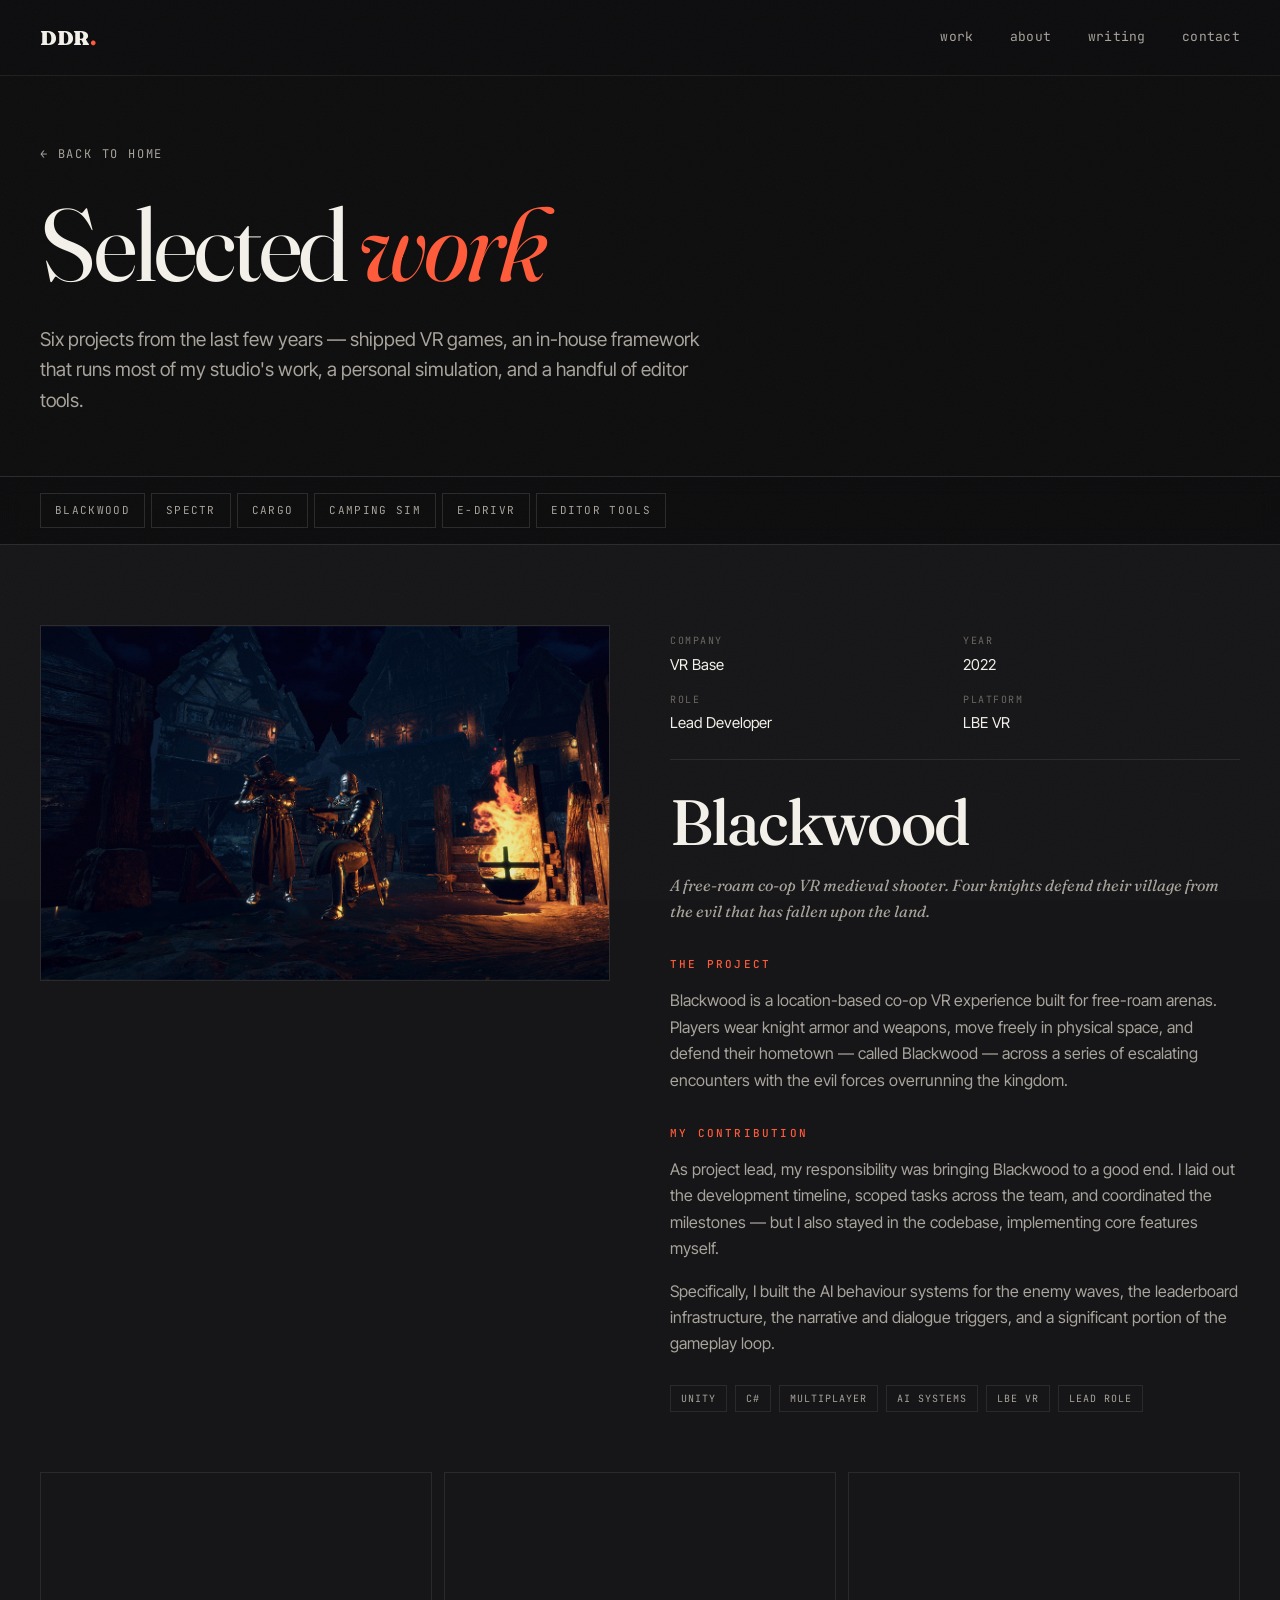
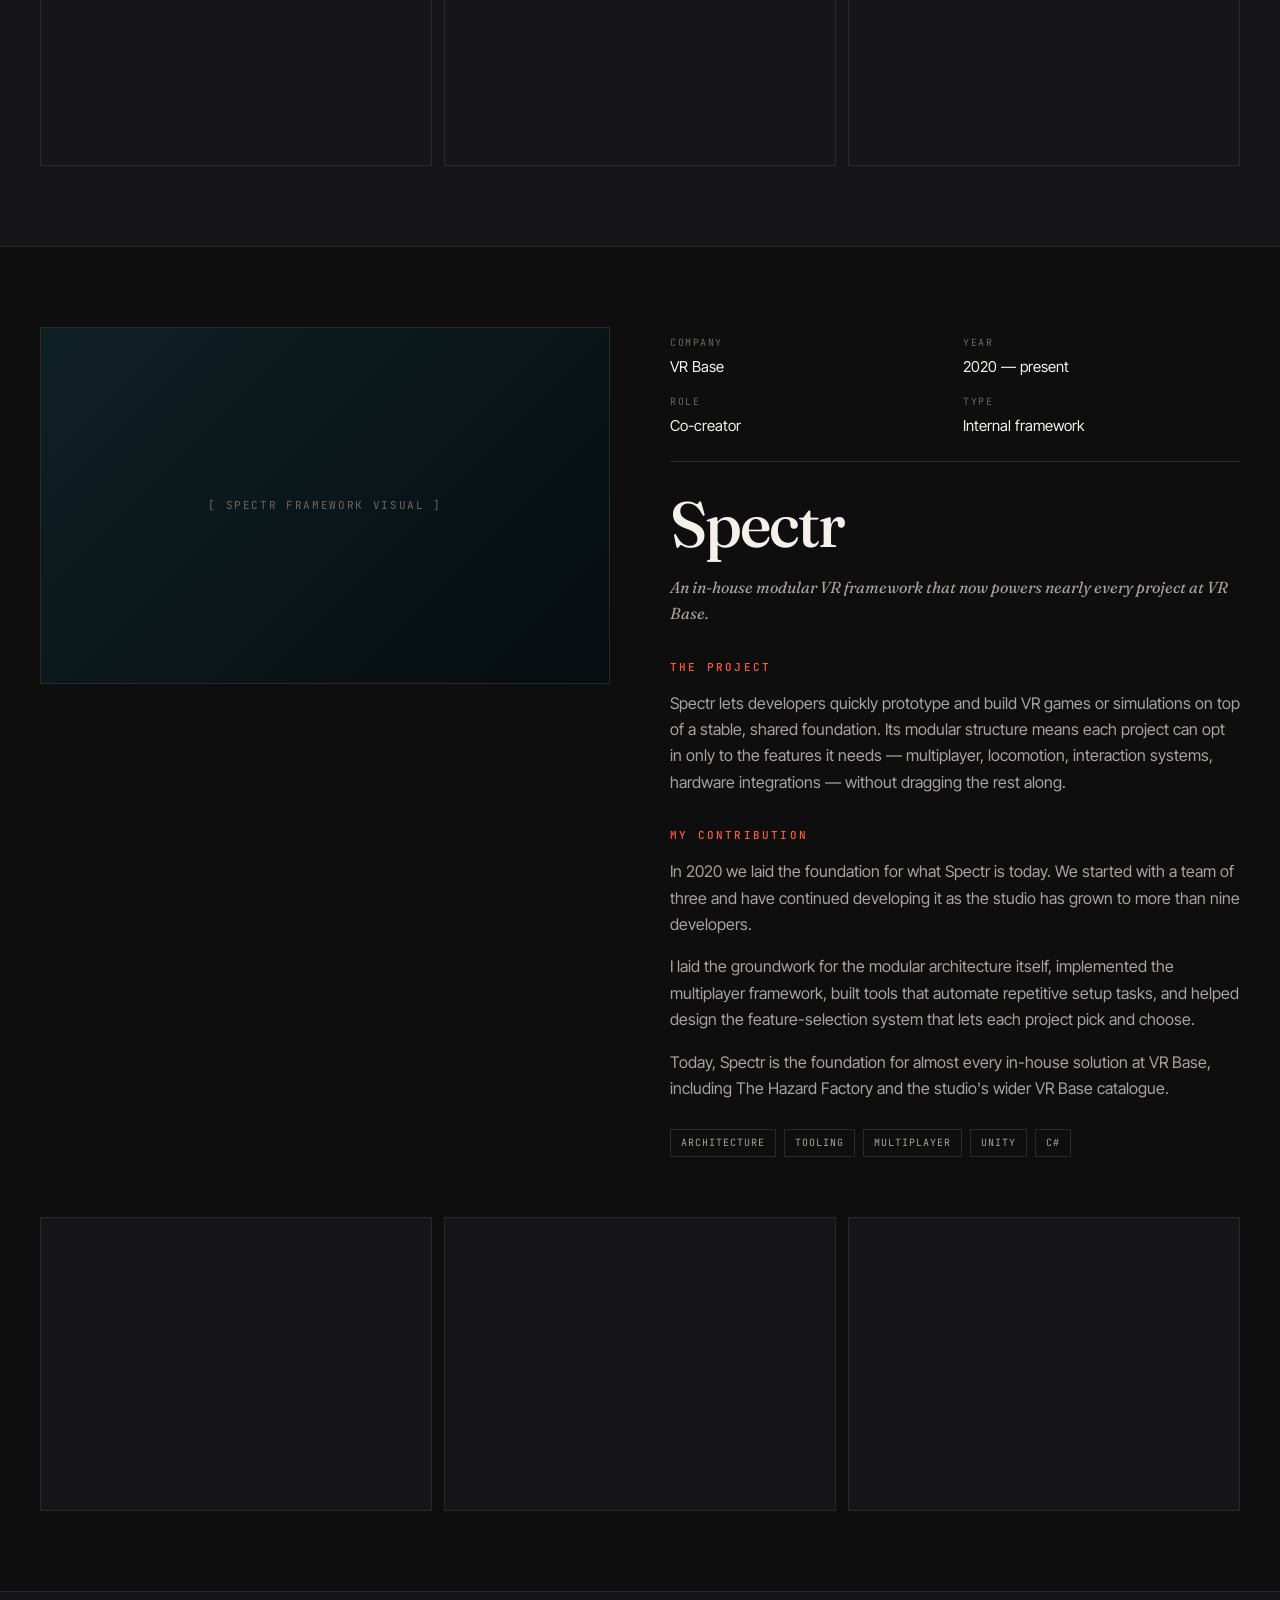
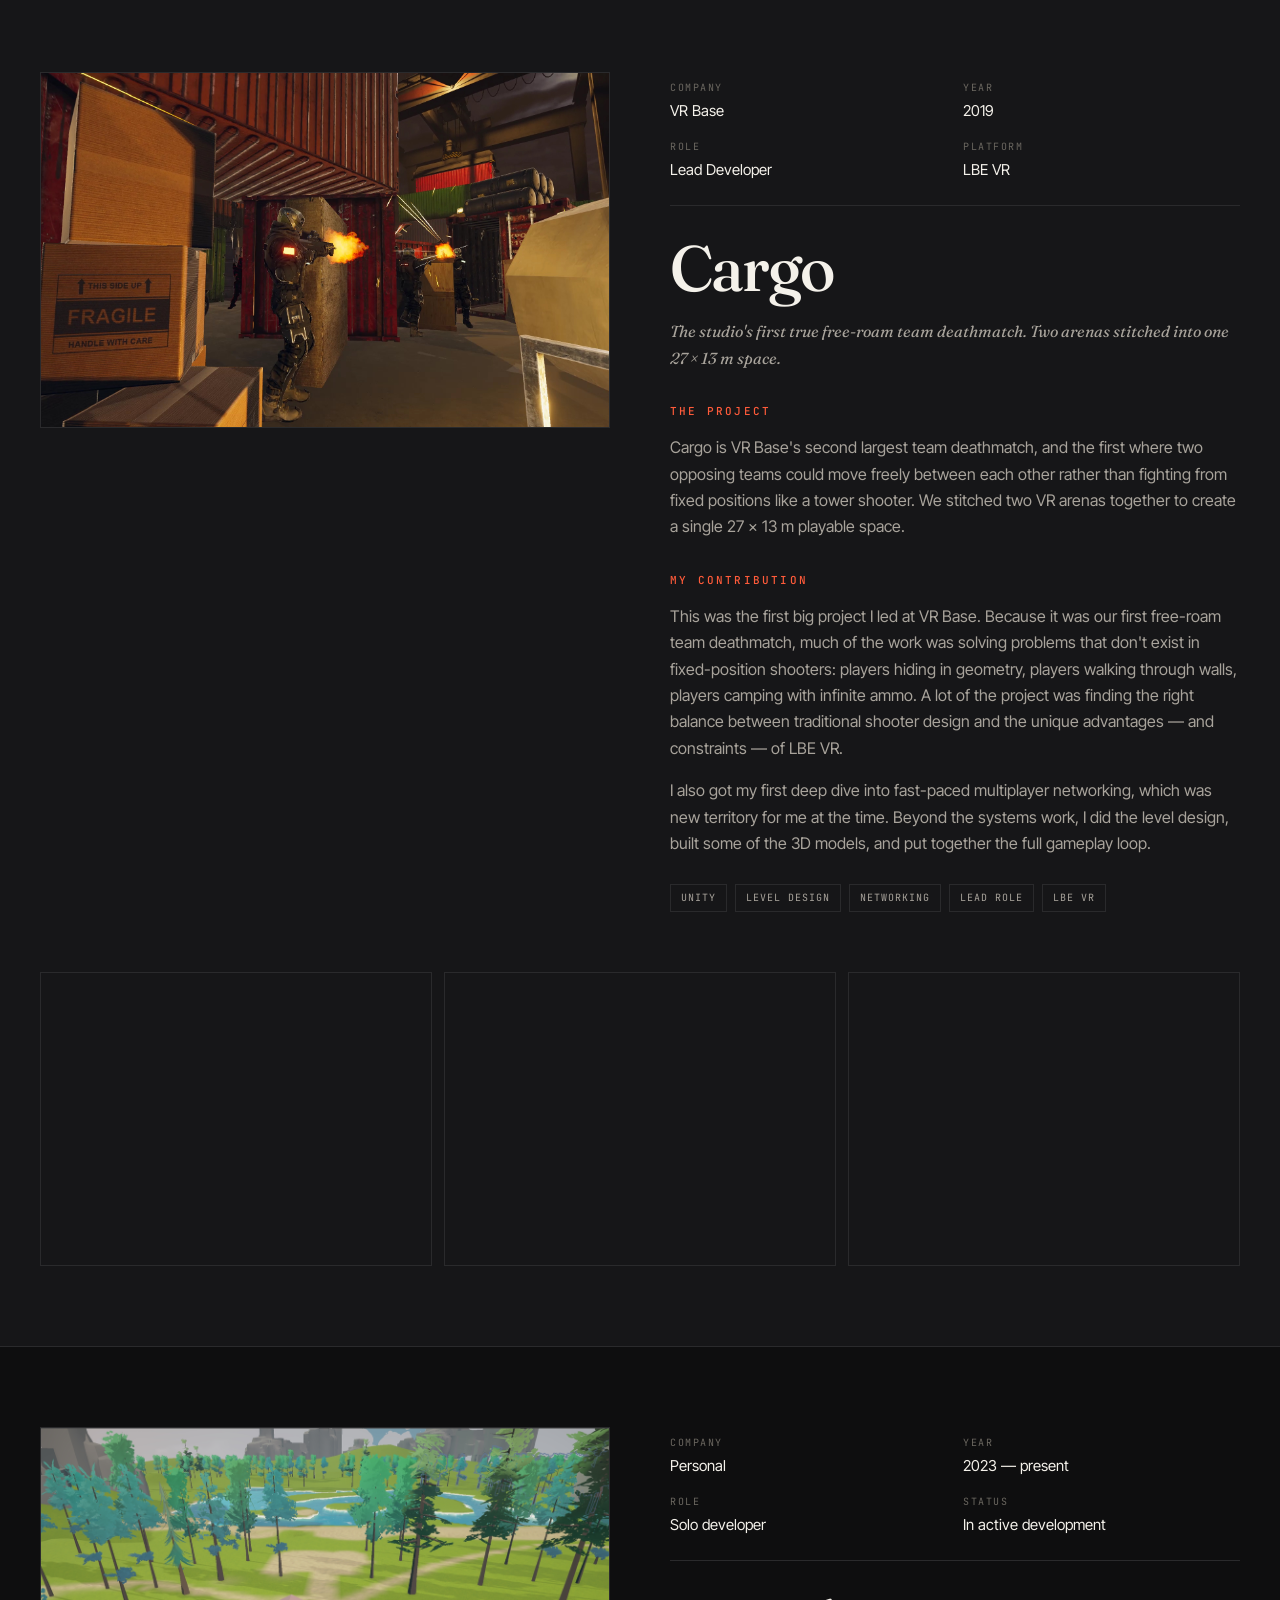
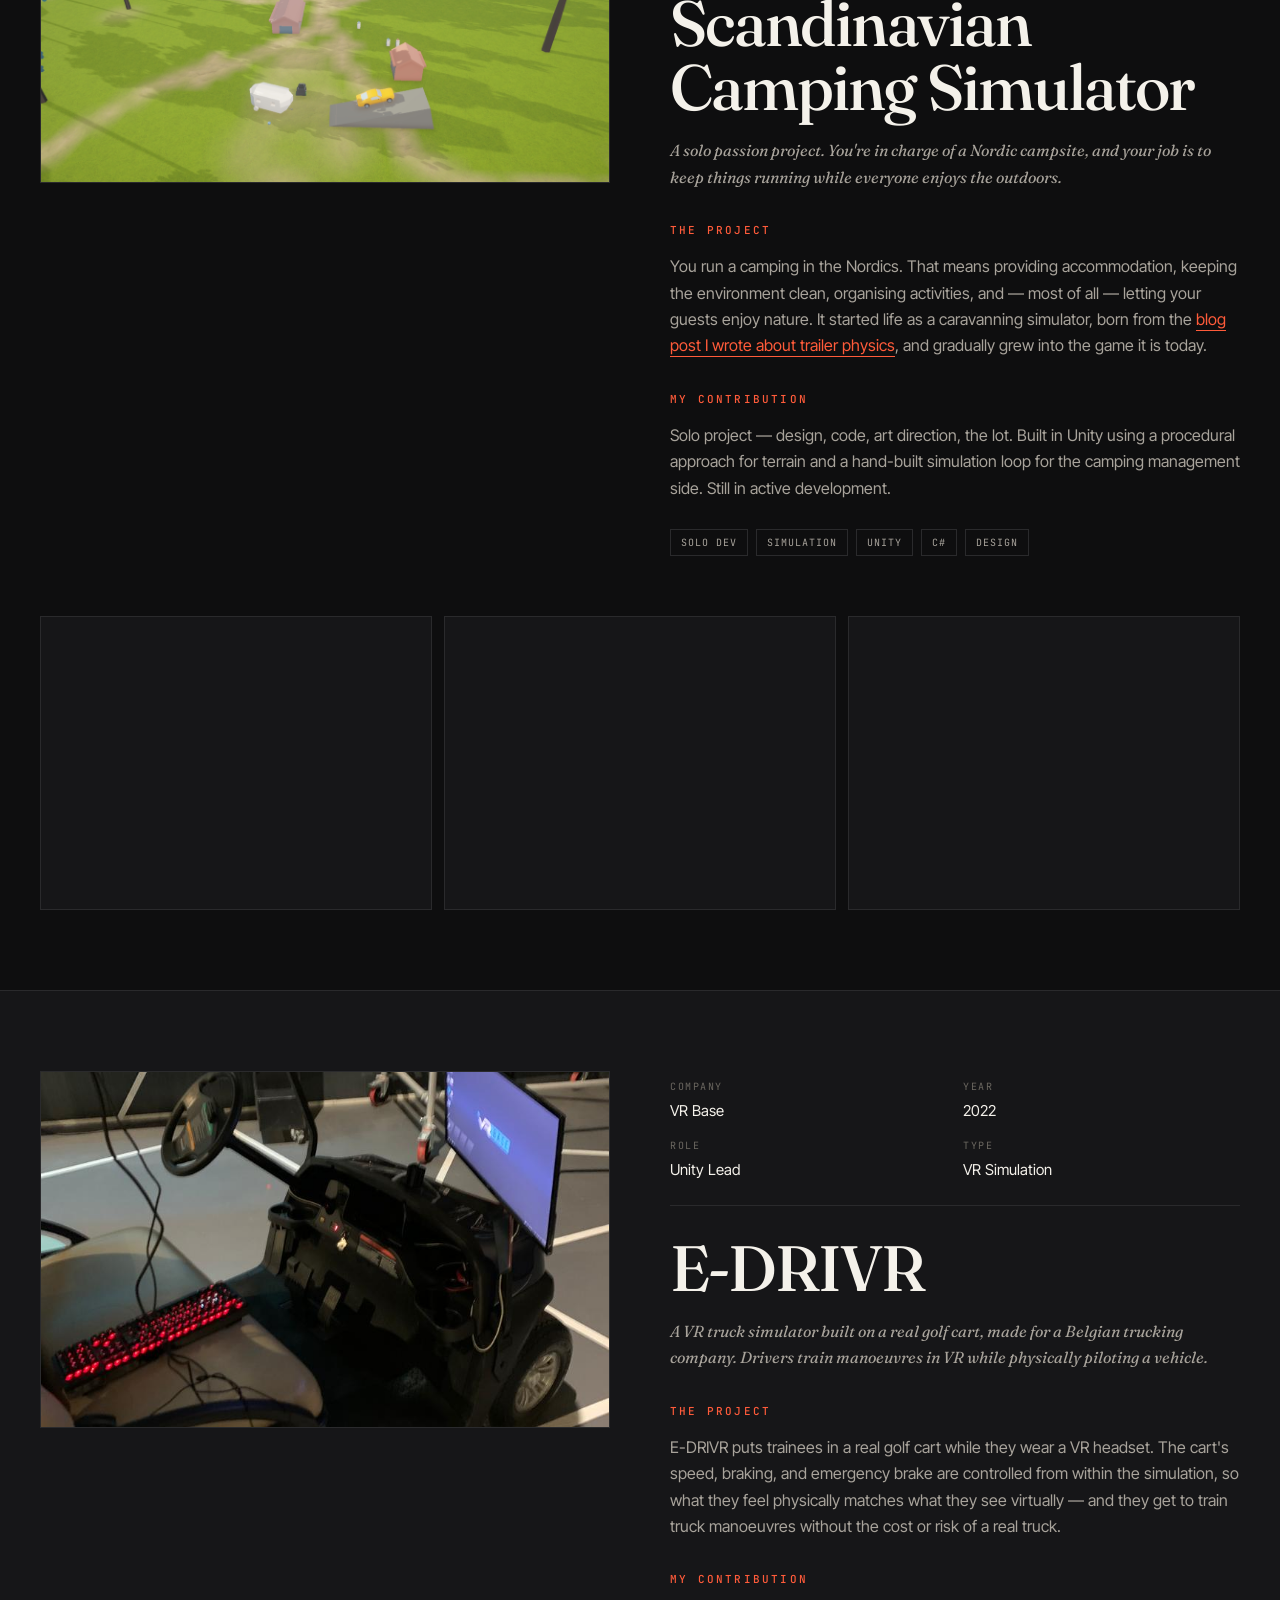
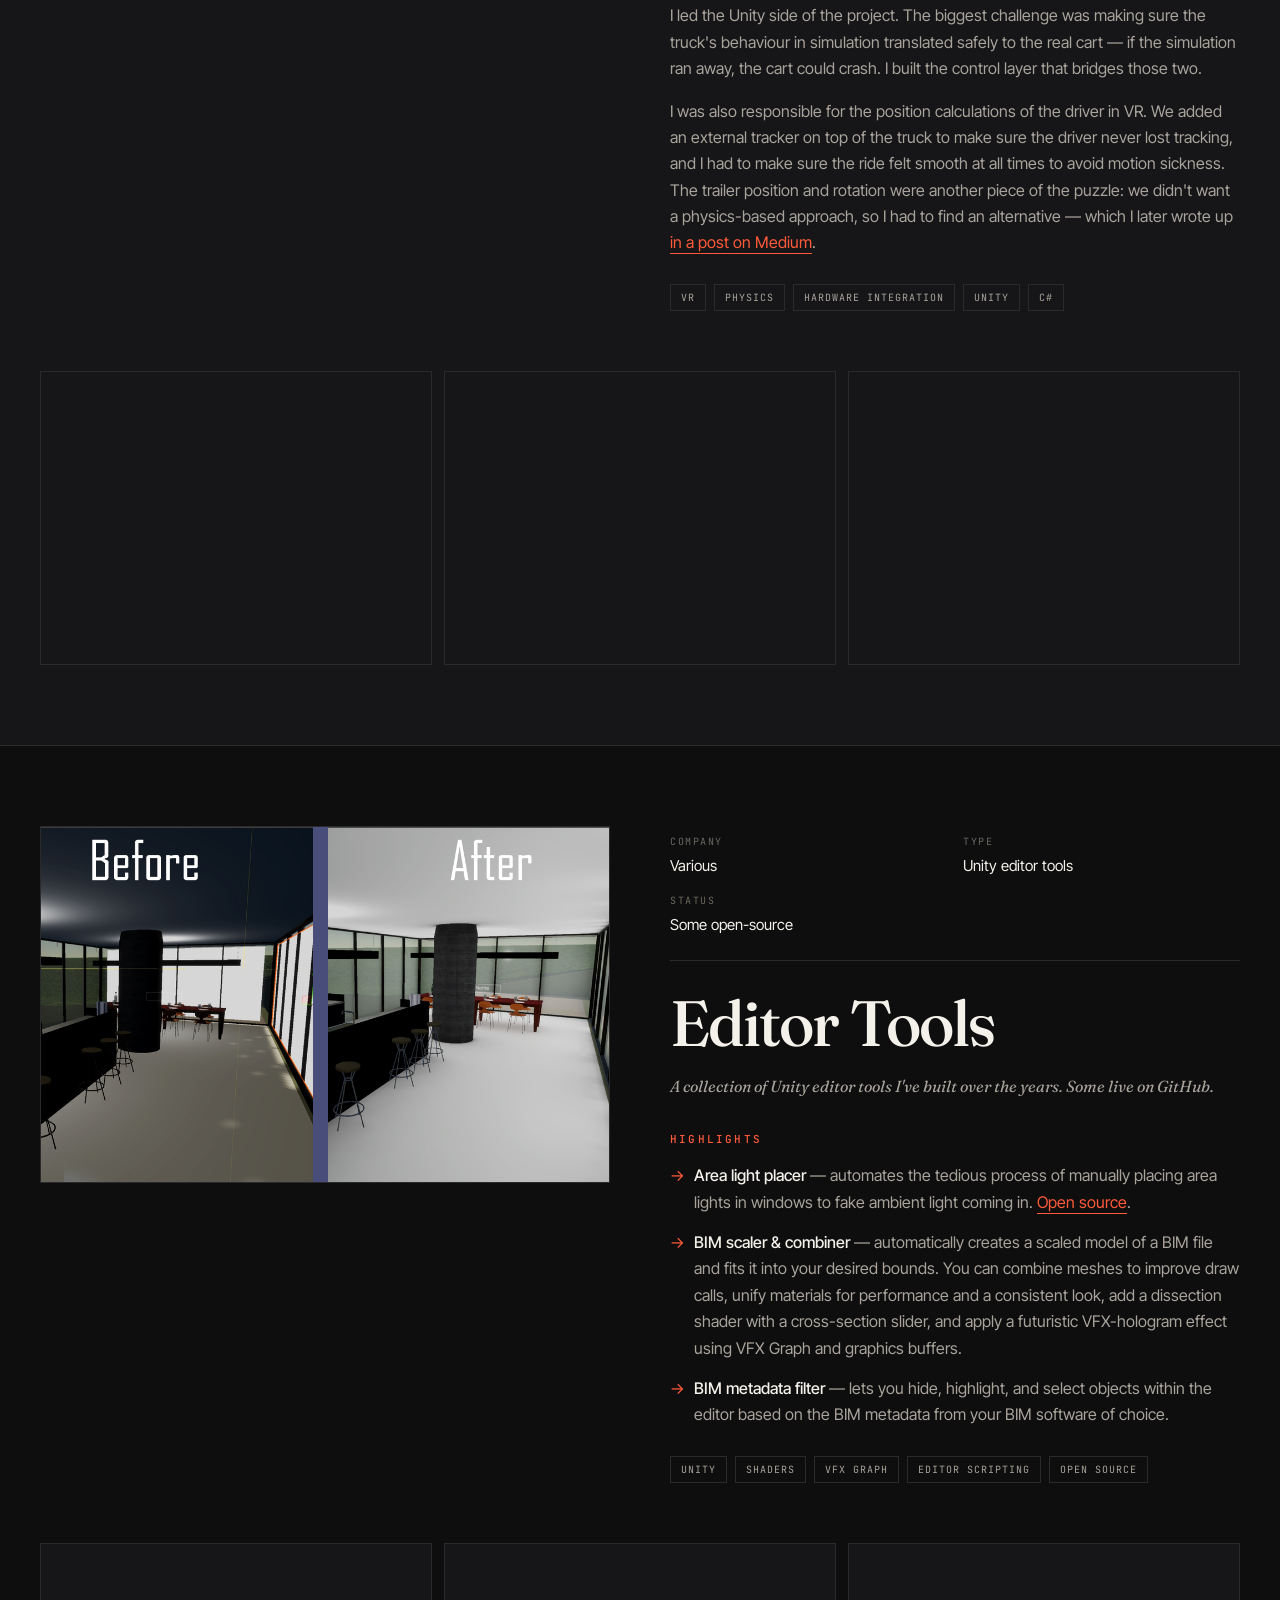
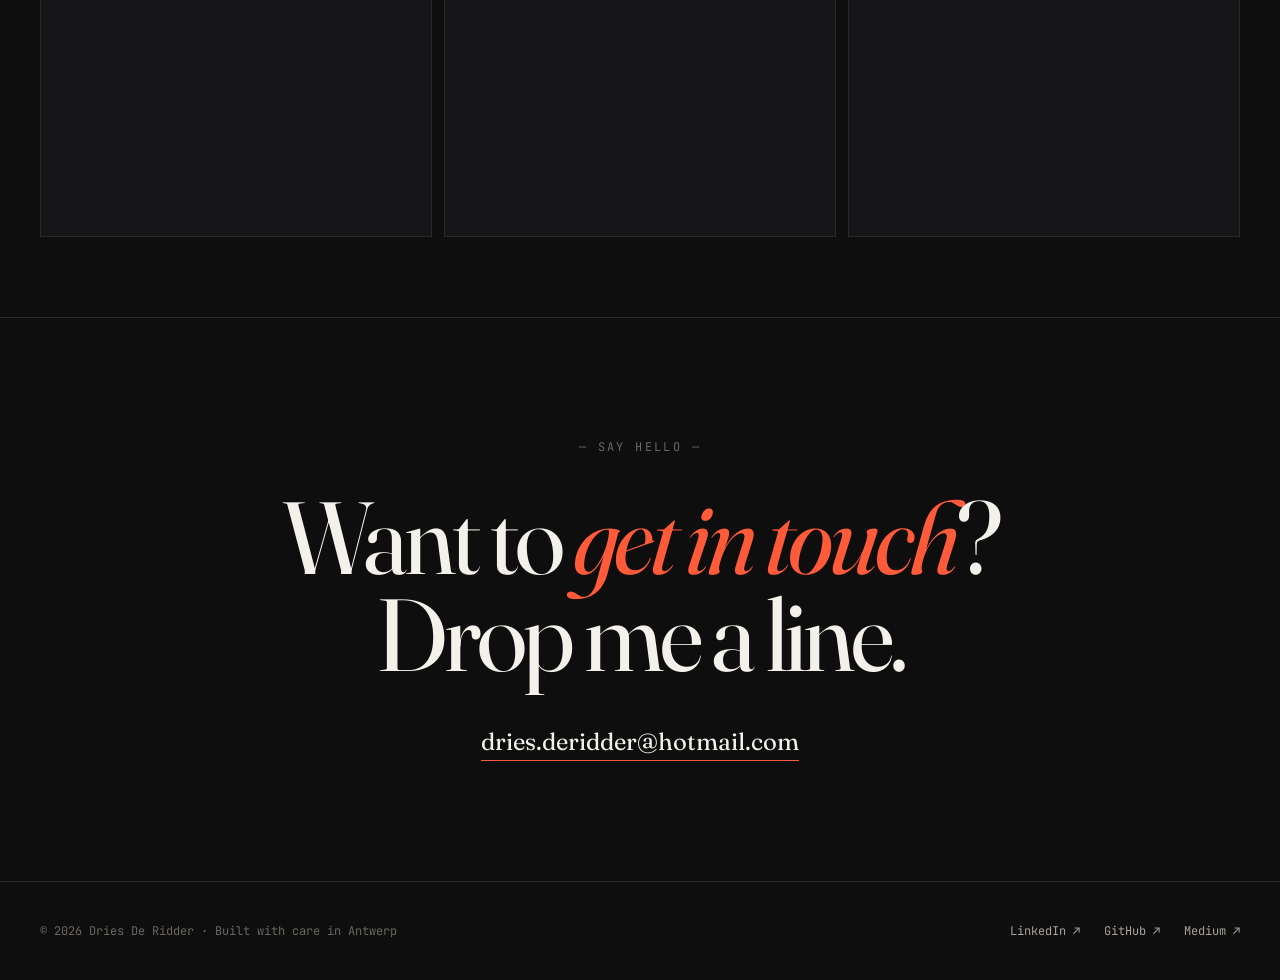
==== projects.html @ 86b1e159 "Improved and changes some text" ====
<!DOCTYPE html>
<html lang="en">
<head>
<meta charset="UTF-8">
<meta name="viewport" content="width=device-width, initial-scale=1.0">
<title>Projects — Dries De Ridder</title>
<meta name="description" content="Case studies of VR games, frameworks, and tools built by Dries De Ridder at VR Base and as solo projects.">
<link rel="canonical" href="https://driesderidder.com/projects.html">
<link rel="icon" type="image/svg+xml" href="favicon.svg">
<meta property="og:title" content="Projects — Dries De Ridder">
<meta property="og:description" content="Case studies of VR games, frameworks, and tools built by Dries De Ridder at VR Base and as solo projects.">
<meta property="og:type" content="website">
<meta property="og:url" content="https://driesderidder.com/projects.html">
<meta property="og:image" content="https://driesderidder.com/images/portrait.jpg">
<meta name="twitter:card" content="summary_large_image">
<meta name="twitter:title" content="Projects — Dries De Ridder">
<meta name="twitter:description" content="Case studies of VR games, frameworks, and tools built by Dries De Ridder at VR Base and as solo projects.">
<meta name="twitter:image" content="https://driesderidder.com/images/portrait.jpg">
<link rel="stylesheet" href="styles.css">
<link rel="preconnect" href="https://fonts.googleapis.com">
<link rel="preconnect" href="https://fonts.gstatic.com" crossorigin>
<link href="https://fonts.googleapis.com/css2?family=Fraunces:opsz,wght@9..144,400;9..144,500;9..144,700;9..144,900&family=JetBrains+Mono:wght@400;500&family=Inter+Tight:wght@400;500;600&display=swap" rel="stylesheet">
</head>
<body>

<nav class="top">
  <a href="index.html" class="logo">DDR<span>.</span></a>
  <div class="nav-links">
    <a href="index.html#work">work</a>
    <a href="index.html#about">about</a>
    <a href="index.html#writing">writing</a>
    <a href="index.html#contact">contact</a>
  </div>
</nav>

<!-- PAGE HEADER -->
<section class="page-header">
  <a href="index.html" class="back-link">← Back to home</a>
  <h1 class="page-title">Selected <em>work</em></h1>
  <p class="page-sub">Six projects from the last few years — shipped VR games, an in-house framework that runs most of my studio's work, a personal simulation, and a handful of editor tools.</p>
</section>

<!-- TABLE OF CONTENTS -->
<nav class="toc">
  <a href="#blackwood">Blackwood</a>
  <a href="#spectr">Spectr</a>
  <a href="#cargo">Cargo</a>
  <a href="#scandinavian">Camping Sim</a>
  <a href="#edrivr">E-DRIVR</a>
  <a href="#tools">Editor Tools</a>
</nav>

<!-- BLACKWOOD -->
<article class="case" id="blackwood">
  <div class="case-main">
  <div class="case-hero blackwood"></div>
  <div class="case-body">
    <div class="case-meta">
      <div><span class="k">Company</span><span class="v">VR Base</span></div>
      <div><span class="k">Year</span><span class="v">2022</span></div>
      <div><span class="k">Role</span><span class="v">Lead Developer</span></div>
      <div><span class="k">Platform</span><span class="v">LBE VR</span></div>
    </div>
    <h2 class="case-name">Blackwood</h2>
    <p class="case-lede">A free-roam co-op VR medieval shooter. Four knights defend their village from the evil that has fallen upon the land.</p>

    <h3 class="case-h3">The project</h3>
    <p>Blackwood is a location-based co-op VR experience built for free-roam arenas. Players wear knight armor and weapons, move freely in physical space, and defend their hometown — called Blackwood — across a series of escalating encounters with the evil forces overrunning the kingdom.</p>

    <h3 class="case-h3">My contribution</h3>
    <p>As project lead, my responsibility was bringing Blackwood to a good end. I laid out the development timeline, scoped tasks across the team, and coordinated the milestones — but I also stayed in the codebase, implementing core features myself.</p>
    <p>Specifically, I built the AI behaviour systems for the enemy waves, the leaderboard infrastructure, the narrative and dialogue triggers, and a significant portion of the gameplay loop.</p>

    <div class="case-tags">
      <span class="tag">Unity</span>
      <span class="tag">C#</span>
      <span class="tag">Multiplayer</span>
      <span class="tag">AI Systems</span>
      <span class="tag">LBE VR</span>
      <span class="tag">Lead Role</span>
    </div>
  </div>
  </div>
  <div class="case-gallery">
    <figure><img src="images/blackwood-1.jpg" alt="Blackwood screenshot 1" loading="lazy" onerror="this.style.display='none'"></figure>
    <figure><img src="images/blackwood-2.jpg" alt="Blackwood screenshot 2" loading="lazy" onerror="this.style.display='none'"></figure>
    <figure><img src="images/blackwood-3.jpg" alt="Blackwood screenshot 3" loading="lazy" onerror="this.style.display='none'"></figure>
  </div>
</article>

<!-- SPECTR -->
<article class="case" id="spectr">
  <div class="case-main">
  <div class="case-hero spectr">
    <div class="case-hero-placeholder">[ Spectr framework visual ]</div>
  </div>
  <div class="case-body">
    <div class="case-meta">
      <div><span class="k">Company</span><span class="v">VR Base</span></div>
      <div><span class="k">Year</span><span class="v">2020 — present</span></div>
      <div><span class="k">Role</span><span class="v">Co-creator</span></div>
      <div><span class="k">Type</span><span class="v">Internal framework</span></div>
    </div>
    <h2 class="case-name">Spectr</h2>
    <p class="case-lede">An in-house modular VR framework that now powers nearly every project at VR Base.</p>

    <h3 class="case-h3">The project</h3>
    <p>Spectr lets developers quickly prototype and build VR games or simulations on top of a stable, shared foundation. Its modular structure means each project can opt in only to the features it needs — multiplayer, locomotion, interaction systems, hardware integrations — without dragging the rest along.</p>

    <h3 class="case-h3">My contribution</h3>
    <p>In 2020 we laid the foundation for what Spectr is today. We started with a team of three and have continued developing it as the studio has grown to more than nine developers.</p>
    <p>I laid the groundwork for the modular architecture itself, implemented the multiplayer framework, built tools that automate repetitive setup tasks, and helped design the feature-selection system that lets each project pick and choose.</p>
    <p>Today, Spectr is the foundation for almost every in-house solution at VR Base, including The Hazard Factory and the studio's wider VR Base catalogue.</p>

    <div class="case-tags">
      <span class="tag">Architecture</span>
      <span class="tag">Tooling</span>
      <span class="tag">Multiplayer</span>
      <span class="tag">Unity</span>
      <span class="tag">C#</span>
    </div>
  </div>
  </div>
  <div class="case-gallery">
    <figure><img src="images/spectr-1.jpg" alt="Spectr framework screenshot 1" loading="lazy" onerror="this.style.display='none'"></figure>
    <figure><img src="images/spectr-2.jpg" alt="Spectr framework screenshot 2" loading="lazy" onerror="this.style.display='none'"></figure>
    <figure><img src="images/spectr-3.jpg" alt="Spectr framework screenshot 3" loading="lazy" onerror="this.style.display='none'"></figure>
  </div>
</article>

<!-- CARGO -->
<article class="case" id="cargo">
  <div class="case-main">
  <div class="case-hero cargo"></div>
  <div class="case-body">
    <div class="case-meta">
      <div><span class="k">Company</span><span class="v">VR Base</span></div>
      <div><span class="k">Year</span><span class="v">2019</span></div>
      <div><span class="k">Role</span><span class="v">Lead Developer</span></div>
      <div><span class="k">Platform</span><span class="v">LBE VR</span></div>
    </div>
    <h2 class="case-name">Cargo</h2>
    <p class="case-lede">The studio's first true free-roam team deathmatch. Two arenas stitched into one 27 × 13 m space.</p>

    <h3 class="case-h3">The project</h3>
    <p>Cargo is VR Base's second largest team deathmatch, and the first where two opposing teams could move freely between each other rather than fighting from fixed positions like a tower shooter. We stitched two VR arenas together to create a single 27 × 13 m playable space.</p>

    <h3 class="case-h3">My contribution</h3>
    <p>This was the first big project I led at VR Base. Because it was our first free-roam team deathmatch, much of the work was solving problems that don't exist in fixed-position shooters: players hiding in geometry, players walking through walls, players camping with infinite ammo. A lot of the project was finding the right balance between traditional shooter design and the unique advantages — and constraints — of LBE VR.</p>
    <p>I also got my first deep dive into fast-paced multiplayer networking, which was new territory for me at the time. Beyond the systems work, I did the level design, built some of the 3D models, and put together the full gameplay loop.</p>

    <div class="case-tags">
      <span class="tag">Unity</span>
      <span class="tag">Level Design</span>
      <span class="tag">Networking</span>
      <span class="tag">Lead Role</span>
      <span class="tag">LBE VR</span>
    </div>
  </div>
  </div>
  <div class="case-gallery">
    <figure><img src="images/cargo-1.jpg" alt="Cargo screenshot 1" loading="lazy" onerror="this.style.display='none'"></figure>
    <figure><img src="images/cargo-2.jpg" alt="Cargo screenshot 2" loading="lazy" onerror="this.style.display='none'"></figure>
    <figure><img src="images/cargo-3.jpg" alt="Cargo screenshot 3" loading="lazy" onerror="this.style.display='none'"></figure>
  </div>
</article>

<!-- CAMPING SIM -->
<article class="case" id="scandinavian">
  <div class="case-main">
  <div class="case-hero camp"></div>
  <div class="case-body">
    <div class="case-meta">
      <div><span class="k">Company</span><span class="v">Personal</span></div>
      <div><span class="k">Year</span><span class="v">2023 — present</span></div>
      <div><span class="k">Role</span><span class="v">Solo developer</span></div>
      <div><span class="k">Status</span><span class="v">In active development</span></div>
    </div>
    <h2 class="case-name">Scandinavian Camping Simulator</h2>
    <p class="case-lede">A solo passion project. You're in charge of a Nordic campsite, and your job is to keep things running while everyone enjoys the outdoors.</p>

    <h3 class="case-h3">The project</h3>
    <p>You run a camping in the Nordics. That means providing accommodation, keeping the environment clean, organising activities, and — most of all — letting your guests enjoy nature. It started life as a caravanning simulator, born from the <a href="https://medium.com/@driesderidder/coding-a-simple-car-trailer-in-c-and-unity-349444f2d76e" class="inline-link" target="_blank" rel="noopener">blog post I wrote about trailer physics</a>, and gradually grew into the game it is today.</p>

    <h3 class="case-h3">My contribution</h3>
    <p>Solo project — design, code, art direction, the lot. Built in Unity using a procedural approach for terrain and a hand-built simulation loop for the camping management side. Still in active development.</p>

    <div class="case-tags">
      <span class="tag">Solo Dev</span>
      <span class="tag">Simulation</span>
      <span class="tag">Unity</span>
      <span class="tag">C#</span>
      <span class="tag">Design</span>
    </div>
  </div>
  </div>
  <div class="case-gallery">
    <figure><img src="images/camping-1.jpg" alt="Scandinavian Camping Simulator screenshot 1" loading="lazy" onerror="this.style.display='none'"></figure>
    <figure><img src="images/camping-2.jpg" alt="Scandinavian Camping Simulator screenshot 2" loading="lazy" onerror="this.style.display='none'"></figure>
    <figure><img src="images/camping-3.jpg" alt="Scandinavian Camping Simulator screenshot 3" loading="lazy" onerror="this.style.display='none'"></figure>
  </div>
</article>

<!-- E-DRIVR -->
<article class="case" id="edrivr">
  <div class="case-main">
  <div class="case-hero edrivr"></div>
  <div class="case-body">
    <div class="case-meta">
      <div><span class="k">Company</span><span class="v">VR Base</span></div>
      <div><span class="k">Year</span><span class="v">2022</span></div>
      <div><span class="k">Role</span><span class="v">Unity Lead</span></div>
      <div><span class="k">Type</span><span class="v">VR Simulation</span></div>
    </div>
    <h2 class="case-name">E-DRIVR</h2>
    <p class="case-lede">A VR truck simulator built on a real golf cart, made for a Belgian trucking company. Drivers train manoeuvres in VR while physically piloting a vehicle.</p>

    <h3 class="case-h3">The project</h3>
    <p>E-DRIVR puts trainees in a real golf cart while they wear a VR headset. The cart's speed, braking, and emergency brake are controlled from within the simulation, so what they feel physically matches what they see virtually — and they get to train truck manoeuvres without the cost or risk of a real truck.</p>

    <h3 class="case-h3">My contribution</h3>
    <p>I led the Unity side of the project. The biggest challenge was making sure the truck's behaviour in simulation translated safely to the real cart — if the simulation ran away, the cart could crash. I built the control layer that bridges those two.</p>
    <p>I was also responsible for the position calculations of the driver in VR. We added an external tracker on top of the truck to make sure the driver never lost tracking, and I had to make sure the ride felt smooth at all times to avoid motion sickness. The trailer position and rotation were another piece of the puzzle: we didn't want a physics-based approach, so I had to find an alternative — which I later wrote up <a href="https://medium.com/@driesderidder/coding-a-simple-car-trailer-in-c-and-unity-349444f2d76e" class="inline-link" target="_blank" rel="noopener">in a post on Medium</a>.</p>

    <div class="case-tags">
      <span class="tag">VR</span>
      <span class="tag">Physics</span>
      <span class="tag">Hardware Integration</span>
      <span class="tag">Unity</span>
      <span class="tag">C#</span>
    </div>
  </div>
  </div>
  <div class="case-gallery">
    <figure><img src="images/edrivr-1.jpg" alt="E-DRIVR screenshot 1" loading="lazy" onerror="this.style.display='none'"></figure>
    <figure><img src="images/edrivr-2.jpg" alt="E-DRIVR screenshot 2" loading="lazy" onerror="this.style.display='none'"></figure>
    <figure><img src="images/edrivr-3.jpg" alt="E-DRIVR screenshot 3" loading="lazy" onerror="this.style.display='none'"></figure>
  </div>
</article>

<!-- EDITOR TOOLS -->
<article class="case" id="tools">
  <div class="case-main">
  <div class="case-hero tools"></div>
  <div class="case-body">
    <div class="case-meta">
      <div><span class="k">Company</span><span class="v">Various</span></div>
      <div><span class="k">Type</span><span class="v">Unity editor tools</span></div>
      <div><span class="k">Status</span><span class="v">Some open-source</span></div>
    </div>
    <h2 class="case-name">Editor Tools</h2>
    <p class="case-lede">A collection of Unity editor tools I've built over the years. Some live on GitHub.</p>

    <h3 class="case-h3">Highlights</h3>
    <ul class="case-list">
      <li><strong>Area light placer</strong> — automates the tedious process of manually placing area lights in windows to fake ambient light coming in. <a href="https://github.com/DriesDeRidder/Unity-BakeryAreaLightTool" class="inline-link" target="_blank" rel="noopener">Open source</a>.</li>
      <li><strong>BIM scaler &amp; combiner</strong> — automatically creates a scaled model of a BIM file and fits it into your desired bounds. You can combine meshes to improve draw calls, unify materials for performance and a consistent look, add a dissection shader with a cross-section slider, and apply a futuristic VFX-hologram effect using VFX Graph and graphics buffers.</li>
      <li><strong>BIM metadata filter</strong> — lets you hide, highlight, and select objects within the editor based on the BIM metadata from your BIM software of choice.</li>
    </ul>

    <div class="case-tags">
      <span class="tag">Unity</span>
      <span class="tag">Shaders</span>
      <span class="tag">VFX Graph</span>
      <span class="tag">Editor Scripting</span>
      <span class="tag">Open Source</span>
    </div>
  </div>
  </div>
  <div class="case-gallery">
    <figure><img src="images/tools-1.jpg" alt="Editor tool screenshot 1" loading="lazy" onerror="this.style.display='none'"></figure>
    <figure><img src="images/tools-2.jpg" alt="Editor tool screenshot 2" loading="lazy" onerror="this.style.display='none'"></figure>
    <figure><img src="images/tools-3.jpg" alt="Editor tool screenshot 3" loading="lazy" onerror="this.style.display='none'"></figure>
  </div>
</article>

<!-- CONTACT CTA -->
<section class="contact" id="contact">
  <div class="contact-eyebrow">— Say hello —</div>
  <h2 class="contact-headline">Want to <em>get in touch</em>?<br>Drop me a line.</h2>
  <a href="mailto:dries.deridder@hotmail.com" class="contact-email">dries.deridder@hotmail.com</a>
</section>

<footer>
  <div>© 2026 Dries De Ridder · Built with care in Antwerp</div>
  <div class="footer-socials">
    <a href="https://www.linkedin.com/in/dries-de-ridder" target="_blank" rel="noopener">LinkedIn ↗</a>
    <a href="https://github.com/DriesDeRidder" target="_blank" rel="noopener">GitHub ↗</a>
    <a href="https://medium.com/@driesderidder" target="_blank" rel="noopener">Medium ↗</a>
  </div>
</footer>

</body>
</html>
---- styles.css ----
/* ===============================
   Dries De Ridder — Portfolio
   Shared stylesheet
   =============================== */

:root {
  --bg: #0e0e0f;
  --bg-elev: #161618;
  --ink: #f4f1ea;
  --ink-dim: #a8a39b;
  --ink-mute: #6b6760;
  --accent: #ff5b3a;
  --accent-soft: #ff8b6e;
  --teal: #2dd4bf;
  --line: #2a2a2c;
  --line-soft: #1f1f21;
  --display: "Fraunces", "Times New Roman", serif;
  --body: "Inter Tight", system-ui, sans-serif;
  --mono: "JetBrains Mono", ui-monospace, monospace;
}

* { box-sizing: border-box; margin: 0; padding: 0; }

html { scroll-behavior: smooth; }

body {
  background: var(--bg);
  color: var(--ink);
  font-family: var(--body);
  font-size: 16px;
  line-height: 1.55;
  -webkit-font-smoothing: antialiased;
  overflow-x: hidden;
}

::selection { background: var(--accent); color: var(--bg); }

a { color: inherit; }

/* Subtle grain over everything */
body::before {
  content: "";
  position: fixed;
  inset: 0;
  pointer-events: none;
  z-index: 100;
  opacity: 0.04;
  background-image: url("data:image/svg+xml;utf8,<svg xmlns='http://www.w3.org/2000/svg' width='200' height='200'><filter id='n'><feTurbulence type='fractalNoise' baseFrequency='0.9' numOctaves='2'/></filter><rect width='200' height='200' filter='url(%23n)' opacity='0.7'/></svg>");
}

/* ===== NAV ===== */
nav.top {
  position: fixed;
  top: 0;
  left: 0;
  right: 0;
  z-index: 50;
  padding: 22px 40px;
  display: flex;
  justify-content: space-between;
  align-items: center;
  backdrop-filter: blur(12px);
  background: rgba(14, 14, 15, 0.6);
  border-bottom: 1px solid var(--line-soft);
}

.logo {
  font-family: var(--display);
  font-weight: 900;
  font-size: 20px;
  letter-spacing: -0.02em;
  text-decoration: none;
  color: var(--ink);
}
.logo span { color: var(--accent); }

.nav-links {
  display: flex;
  gap: 34px;
  font-family: var(--mono);
  font-size: 13px;
  text-transform: lowercase;
  letter-spacing: 0.02em;
}
.nav-links a {
  color: var(--ink-dim);
  text-decoration: none;
  transition: color 0.2s;
  position: relative;
}
.nav-links a:hover { color: var(--ink); }
.nav-links a::before {
  content: "→ ";
  opacity: 0;
  margin-right: -14px;
  transition: opacity 0.2s, margin-right 0.2s;
}
.nav-links a:hover::before {
  opacity: 1;
  margin-right: 4px;
}

/* ===== HERO ===== */
.hero {
  min-height: 100vh;
  padding: 140px 40px 60px;
  display: grid;
  grid-template-columns: 1fr 1fr;
  gap: 60px;
  align-items: center;
  position: relative;
  border-bottom: 1px solid var(--line);
}

.hero-meta {
  position: absolute;
  top: 120px;
  right: 40px;
  font-family: var(--mono);
  font-size: 12px;
  color: var(--ink-mute);
  text-align: right;
  line-height: 1.7;
}
.hero-meta .dot {
  display: inline-block;
  width: 8px;
  height: 8px;
  background: var(--teal);
  border-radius: 50%;
  margin-right: 6px;
  vertical-align: middle;
  animation: pulse 2s infinite;
}
@keyframes pulse {
  0%, 100% { opacity: 1; }
  50% { opacity: 0.4; }
}

.hero-left h1 {
  font-family: var(--display);
  font-weight: 400;
  font-size: clamp(48px, 7vw, 96px);
  line-height: 0.95;
  letter-spacing: -0.03em;
  margin-bottom: 30px;
}
.hero-left h1 em {
  font-style: italic;
  font-weight: 400;
  color: var(--accent);
}
.hero-left h1 .underline {
  border-bottom: 3px solid var(--accent);
  padding-bottom: 2px;
}

.hero-tag {
  font-family: var(--mono);
  font-size: 13px;
  color: var(--ink-dim);
  text-transform: uppercase;
  letter-spacing: 0.15em;
  margin-bottom: 24px;
  display: flex;
  align-items: center;
  gap: 12px;
}
.hero-tag::before {
  content: "";
  width: 30px;
  height: 1px;
  background: var(--accent);
}

.hero-bio {
  font-size: 18px;
  color: var(--ink-dim);
  max-width: 480px;
  margin-bottom: 40px;
  line-height: 1.6;
}
.hero-bio strong { color: var(--ink); font-weight: 500; }

.cta-group {
  display: flex;
  gap: 16px;
  flex-wrap: wrap;
}

.btn {
  display: inline-flex;
  align-items: center;
  gap: 10px;
  padding: 14px 22px;
  font-family: var(--mono);
  font-size: 13px;
  text-transform: uppercase;
  letter-spacing: 0.08em;
  text-decoration: none;
  border: 1px solid var(--line);
  transition: all 0.25s;
  cursor: pointer;
}
.btn-primary {
  background: var(--accent);
  color: var(--bg);
  border-color: var(--accent);
}
.btn-primary:hover {
  background: var(--accent-soft);
  border-color: var(--accent-soft);
  transform: translate(-2px, -2px);
  box-shadow: 4px 4px 0 var(--ink);
}
.btn-ghost {
  background: transparent;
  color: var(--ink);
}
.btn-ghost:hover {
  border-color: var(--ink);
  transform: translate(-2px, -2px);
  box-shadow: 4px 4px 0 var(--accent);
}

/* Hero right: portrait card */
.hero-right {
  position: relative;
  aspect-ratio: 4/5;
  max-height: 70vh;
  justify-self: end;
  width: 100%;
  max-width: 440px;
}
.portrait-frame {
  position: absolute;
  inset: 0;
  background: linear-gradient(135deg, #1a1a1c 0%, #0e0e0f 100%);
  border: 1px solid var(--line);
  overflow: hidden;
}
.portrait-frame::before {
  content: "";
  position: absolute;
  inset: 0;
  background:
    radial-gradient(circle at 30% 20%, rgba(255, 91, 58, 0.15), transparent 50%),
    radial-gradient(circle at 70% 80%, rgba(45, 212, 191, 0.1), transparent 50%);
  z-index: 1;
  pointer-events: none;
}
.portrait-img {
  position: absolute;
  inset: 0;
  width: 100%;
  height: 100%;
  object-fit: cover;
  z-index: 2;
}
.portrait-placeholder {
  position: absolute;
  inset: 0;
  display: flex;
  align-items: center;
  justify-content: center;
  color: var(--ink-mute);
  font-family: var(--mono);
  font-size: 12px;
  flex-direction: column;
  gap: 12px;
  z-index: 2;
}
.portrait-placeholder svg {
  width: 80px;
  height: 80px;
  opacity: 0.3;
}
.portrait-fallback {
  display: none;
  position: absolute;
  inset: 0;
  align-items: center;
  justify-content: center;
  font-family: var(--display);
  font-size: 96px;
  font-weight: 900;
  font-style: italic;
  color: var(--ink-dim);
  background: var(--bg-elev);
  z-index: 2;
}
.portrait-fallback span { color: var(--accent); }
.portrait-corner {
  position: absolute;
  width: 24px;
  height: 24px;
  border: 1px solid var(--accent);
  z-index: 3;
}
.portrait-corner.tl { top: 12px; left: 12px; border-right: none; border-bottom: none; }
.portrait-corner.tr { top: 12px; right: 12px; border-left: none; border-bottom: none; }
.portrait-corner.bl { bottom: 12px; left: 12px; border-right: none; border-top: none; }
.portrait-corner.br { bottom: 12px; right: 12px; border-left: none; border-top: none; }

.portrait-tag {
  position: absolute;
  bottom: -1px;
  left: -1px;
  background: var(--bg);
  border: 1px solid var(--line);
  border-bottom: none;
  border-left: none;
  padding: 10px 18px;
  font-family: var(--mono);
  font-size: 11px;
  color: var(--ink-dim);
  text-transform: uppercase;
  letter-spacing: 0.1em;
  z-index: 3;
}
.portrait-tag span { color: var(--accent); }

/* ===== STATS BAR ===== */
.stats {
  display: grid;
  grid-template-columns: repeat(4, 1fr);
  border-bottom: 1px solid var(--line);
}
.stat {
  padding: 36px 40px;
  border-right: 1px solid var(--line);
}
.stat:last-child { border-right: none; }
.stat-num {
  font-family: var(--display);
  font-size: 44px;
  font-weight: 500;
  letter-spacing: -0.03em;
  line-height: 1;
  margin-bottom: 6px;
}
.stat-num em { font-style: italic; color: var(--accent); }
.stat-label {
  font-family: var(--mono);
  font-size: 11px;
  text-transform: uppercase;
  letter-spacing: 0.12em;
  color: var(--ink-mute);
}

/* ===== SECTIONS ===== */
.section {
  padding: 100px 40px;
  position: relative;
  border-bottom: 1px solid var(--line);
}

.section-header {
  display: flex;
  justify-content: space-between;
  align-items: flex-end;
  margin-bottom: 60px;
  padding-bottom: 24px;
  border-bottom: 1px solid var(--line-soft);
}
.section-title {
  font-family: var(--display);
  font-weight: 400;
  font-size: clamp(40px, 5vw, 64px);
  letter-spacing: -0.03em;
  line-height: 1;
}
.section-title em { font-style: italic; color: var(--accent); }
.section-index {
  font-family: var(--mono);
  font-size: 12px;
  color: var(--ink-mute);
  text-transform: uppercase;
  letter-spacing: 0.15em;
}

/* ===== PROJECTS GRID (home) ===== */
.projects-grid {
  display: grid;
  grid-template-columns: repeat(2, 1fr);
  gap: 24px;
}

.project {
  position: relative;
  background: var(--bg-elev);
  border: 1px solid var(--line);
  overflow: hidden;
  transition: all 0.3s;
  text-decoration: none;
  color: inherit;
  display: block;
}
.project:hover {
  border-color: var(--accent);
  transform: translateY(-4px);
}
.project.featured {
  grid-column: span 2;
}

.project-img {
  aspect-ratio: 16/9;
  background: linear-gradient(135deg, #1a1a1c 0%, #0a0a0b 100%);
  position: relative;
  overflow: hidden;
}
.project.featured .project-img { aspect-ratio: 21/9; }
.project-img-placeholder {
  position: absolute;
  inset: 0;
  display: flex;
  align-items: center;
  justify-content: center;
  color: var(--ink-mute);
  font-family: var(--mono);
  font-size: 11px;
  text-transform: uppercase;
  letter-spacing: 0.15em;
}
.project-img::after {
  content: "";
  position: absolute;
  inset: 0;
  background: linear-gradient(to top, rgba(14, 14, 15, 0.7) 0%, transparent 50%);
}

/* Project images — fall back to gradient if image missing */
.project-img.blackwood { background: url("images/blackwood.jpg") center/cover no-repeat, linear-gradient(135deg, #2a1410 0%, #0a0507 100%); }
.project-img.spectr { background: linear-gradient(135deg, #0f2024 0%, #060d10 100%); }
.project-img.cargo { background: url("images/cargo.jpg") center/cover no-repeat, linear-gradient(135deg, #1f1a14 0%, #0a0807 100%); }
.project-img.camp { background: url("images/scandinavianCampingSite.png") center/cover no-repeat, linear-gradient(135deg, #14201a 0%, #060a08 100%); }
.project-img.edrivr { background: url("images/golfCartTruck.jpg") center/cover no-repeat, linear-gradient(135deg, #1a1822 0%, #08070d 100%); }
.project-img.tools { background: url("images/lightBakeTool.png") center/cover no-repeat, linear-gradient(135deg, #20201a 0%, #0a0a07 100%); }

.project-body { padding: 28px; }
.project-meta {
  display: flex;
  gap: 16px;
  font-family: var(--mono);
  font-size: 11px;
  text-transform: uppercase;
  letter-spacing: 0.1em;
  color: var(--ink-mute);
  margin-bottom: 14px;
  flex-wrap: wrap;
}
.project-meta span:not(:last-child)::after {
  content: "/";
  margin-left: 16px;
  color: var(--line);
}
.project-name {
  font-family: var(--display);
  font-size: 32px;
  font-weight: 500;
  letter-spacing: -0.02em;
  line-height: 1;
  margin-bottom: 12px;
}
.project.featured .project-name { font-size: 44px; }
.project-desc {
  color: var(--ink-dim);
  font-size: 15px;
  margin-bottom: 20px;
  max-width: 56ch;
}
.project-tags {
  display: flex;
  gap: 8px;
  flex-wrap: wrap;
  margin-bottom: 20px;
}
.tag {
  font-family: var(--mono);
  font-size: 10px;
  text-transform: uppercase;
  letter-spacing: 0.1em;
  padding: 5px 10px;
  border: 1px solid var(--line);
  color: var(--ink-dim);
}
.project-cta {
  font-family: var(--mono);
  font-size: 12px;
  text-transform: uppercase;
  letter-spacing: 0.1em;
  color: var(--accent);
  display: inline-flex;
  align-items: center;
  gap: 8px;
}
.project-cta .arrow {
  transition: transform 0.25s;
}
.project:hover .project-cta .arrow { transform: translateX(6px); }

/* ===== ABOUT ===== */
.about {
  display: grid;
  grid-template-columns: 1.2fr 1fr;
  gap: 80px;
  align-items: start;
}
.about-text {
  font-family: var(--display);
  font-size: clamp(22px, 2.5vw, 30px);
  line-height: 1.4;
  font-weight: 400;
  letter-spacing: -0.01em;
  color: var(--ink);
}
.about-text em { font-style: italic; color: var(--accent); }
.about-text p + p { margin-top: 24px; }
.about-side {
  font-family: var(--mono);
  font-size: 13px;
  color: var(--ink-dim);
}
.about-side h4 {
  font-family: var(--mono);
  font-size: 11px;
  text-transform: uppercase;
  letter-spacing: 0.15em;
  color: var(--ink-mute);
  margin-bottom: 14px;
  padding-bottom: 10px;
  border-bottom: 1px solid var(--line-soft);
}
.about-side h4:not(:first-child) { margin-top: 32px; }
.about-side ul {
  list-style: none;
}
.about-side li {
  padding: 8px 0;
  display: flex;
  justify-content: space-between;
  border-bottom: 1px solid var(--line-soft);
}
.about-side li span:last-child { color: var(--ink-mute); }

/* ===== ARTICLES ===== */
.articles-list {
  display: flex;
  flex-direction: column;
}
.article {
  display: grid;
  grid-template-columns: 80px 1fr 200px 60px;
  gap: 32px;
  align-items: center;
  padding: 32px 0;
  border-bottom: 1px solid var(--line-soft);
  text-decoration: none;
  color: inherit;
  transition: padding 0.25s;
}
.article:hover {
  padding-left: 16px;
}
.article:hover .article-title { color: var(--accent); }
.article-num {
  font-family: var(--mono);
  color: var(--ink-mute);
  font-size: 12px;
}
.article-title {
  font-family: var(--display);
  font-size: 26px;
  font-weight: 400;
  letter-spacing: -0.01em;
  transition: color 0.2s;
}
.article-meta {
  font-family: var(--mono);
  font-size: 11px;
  text-transform: uppercase;
  letter-spacing: 0.1em;
  color: var(--ink-mute);
}
.article-arrow {
  font-family: var(--mono);
  color: var(--ink-dim);
  text-align: right;
  transition: transform 0.25s, color 0.2s;
}
.article:hover .article-arrow { color: var(--accent); transform: translateX(6px); }

/* ===== CONTACT ===== */
.contact {
  padding: 120px 40px;
  text-align: center;
  border-bottom: 1px solid var(--line);
}
.contact-eyebrow {
  font-family: var(--mono);
  font-size: 12px;
  text-transform: uppercase;
  letter-spacing: 0.2em;
  color: var(--ink-mute);
  margin-bottom: 32px;
}
.contact-headline {
  font-family: var(--display);
  font-size: clamp(48px, 8vw, 110px);
  font-weight: 400;
  letter-spacing: -0.04em;
  line-height: 0.95;
  margin-bottom: 40px;
}
.contact-headline em { font-style: italic; color: var(--accent); }
.contact-email {
  font-family: var(--display);
  font-size: 24px;
  color: var(--ink);
  text-decoration: none;
  border-bottom: 1px solid var(--accent);
  padding-bottom: 4px;
  transition: color 0.2s;
}
.contact-email:hover { color: var(--accent); }

/* ===== FOOTER ===== */
footer {
  padding: 40px;
  display: flex;
  justify-content: space-between;
  align-items: center;
  font-family: var(--mono);
  font-size: 12px;
  color: var(--ink-mute);
}
.footer-socials {
  display: flex;
  gap: 24px;
}
.footer-socials a {
  color: var(--ink-dim);
  text-decoration: none;
  transition: color 0.2s;
}
.footer-socials a:hover { color: var(--accent); }

/* ===============================
   PROJECTS PAGE styles
   =============================== */

.page-header {
  padding: 140px 40px 60px;
  border-bottom: 1px solid var(--line);
  position: relative;
}
.back-link {
  font-family: var(--mono);
  font-size: 12px;
  text-transform: uppercase;
  letter-spacing: 0.15em;
  color: var(--ink-dim);
  text-decoration: none;
  margin-bottom: 32px;
  display: inline-block;
  transition: color 0.2s, transform 0.25s;
}
.back-link:hover {
  color: var(--accent);
  transform: translateX(-4px);
}
.page-title {
  font-family: var(--display);
  font-weight: 400;
  font-size: clamp(56px, 8vw, 120px);
  letter-spacing: -0.03em;
  line-height: 0.95;
  margin-bottom: 32px;
}
.page-title em { font-style: italic; color: var(--accent); }
.page-sub {
  font-size: 19px;
  color: var(--ink-dim);
  max-width: 60ch;
  line-height: 1.6;
}

/* Sticky local nav for case studies */
.toc {
  position: sticky;
  top: 64px;
  z-index: 40;
  display: flex;
  gap: 6px;
  padding: 16px 40px;
  background: rgba(14, 14, 15, 0.85);
  backdrop-filter: blur(10px);
  border-bottom: 1px solid var(--line);
  overflow-x: auto;
  scrollbar-width: thin;
}
.toc a {
  font-family: var(--mono);
  font-size: 11px;
  text-transform: uppercase;
  letter-spacing: 0.12em;
  color: var(--ink-dim);
  text-decoration: none;
  padding: 8px 14px;
  border: 1px solid var(--line);
  white-space: nowrap;
  transition: all 0.2s;
}
.toc a:hover {
  color: var(--accent);
  border-color: var(--accent);
}

/* Case study */
.case {
  padding: 80px 40px;
  border-bottom: 1px solid var(--line);
  scroll-margin-top: 130px;
}
.case-main {
  display: grid;
  grid-template-columns: 1fr 1fr;
  gap: 60px;
  align-items: start;
}
.case:nth-child(even) {
  background: var(--bg-elev);
}
.case-hero {
  aspect-ratio: 16/10;
  border: 1px solid var(--line);
  position: relative;
  overflow: hidden;
  position: sticky;
  top: 140px;
}
.case-hero.blackwood { background: url("images/blackwood.jpg") center/cover no-repeat, linear-gradient(135deg, #2a1410 0%, #0a0507 100%); }
.case-hero.spectr { background: linear-gradient(135deg, #0f2024 0%, #060d10 100%); }
.case-hero.cargo { background: url("images/cargo.jpg") center/cover no-repeat, linear-gradient(135deg, #1f1a14 0%, #0a0807 100%); }
.case-hero.camp { background: url("images/scandinavianCampingSite.png") center/cover no-repeat, linear-gradient(135deg, #14201a 0%, #060a08 100%); }
.case-hero.edrivr { background: url("images/golfCartTruck.jpg") center/cover no-repeat, linear-gradient(135deg, #1a1822 0%, #08070d 100%); }
.case-hero.tools { background: url("images/lightBakeTool.png") center/cover no-repeat, linear-gradient(135deg, #20201a 0%, #0a0a07 100%); }
.case-hero-placeholder {
  position: absolute;
  inset: 0;
  display: flex;
  align-items: center;
  justify-content: center;
  color: var(--ink-mute);
  font-family: var(--mono);
  font-size: 11px;
  text-transform: uppercase;
  letter-spacing: 0.15em;
}

.case-body {
  padding-top: 8px;
}
.case-meta {
  display: grid;
  grid-template-columns: repeat(2, 1fr);
  gap: 16px;
  padding-bottom: 24px;
  margin-bottom: 30px;
  border-bottom: 1px solid var(--line);
}
.case-meta > div {
  display: flex;
  flex-direction: column;
  gap: 4px;
}
.case-meta .k {
  font-family: var(--mono);
  font-size: 10px;
  text-transform: uppercase;
  letter-spacing: 0.15em;
  color: var(--ink-mute);
}
.case-meta .v {
  font-family: var(--body);
  font-size: 15px;
  color: var(--ink);
}
.case-name {
  font-family: var(--display);
  font-size: clamp(40px, 5vw, 64px);
  font-weight: 500;
  letter-spacing: -0.03em;
  line-height: 1;
  margin-bottom: 18px;
}
.case-lede {
  font-family: var(--display);
  font-size: 22px;
  font-weight: 400;
  font-style: italic;
  line-height: 1.4;
  color: var(--ink-dim);
  margin-bottom: 36px;
}
.case-h3 {
  font-family: var(--mono);
  font-size: 11px;
  text-transform: uppercase;
  letter-spacing: 0.2em;
  color: var(--accent);
  margin-top: 32px;
  margin-bottom: 14px;
  font-weight: 500;
}
.case-body p {
  color: var(--ink-dim);
  font-size: 16px;
  line-height: 1.65;
  margin-bottom: 16px;
}
.case-list {
  list-style: none;
  margin-bottom: 16px;
}
.case-list li {
  color: var(--ink-dim);
  font-size: 16px;
  line-height: 1.65;
  padding-left: 24px;
  margin-bottom: 14px;
  position: relative;
}
.case-list li::before {
  content: "→";
  position: absolute;
  left: 0;
  color: var(--accent);
}
.case-list li strong {
  color: var(--ink);
  font-weight: 500;
}
.inline-link {
  color: var(--accent);
  text-decoration: none;
  border-bottom: 1px solid var(--accent);
  padding-bottom: 1px;
  transition: color 0.2s;
}
.inline-link:hover { color: var(--accent-soft); }
.case-tags {
  margin-top: 28px;
  display: flex;
  gap: 8px;
  flex-wrap: wrap;
}

.case-gallery {
  display: grid;
  grid-template-columns: repeat(3, 1fr);
  gap: 12px;
  margin-top: 60px;
}
.case-gallery figure {
  aspect-ratio: 4/3;
  border: 1px solid var(--line);
  overflow: hidden;
  position: relative;
  background: var(--bg-elev);
  margin: 0;
}
.case-gallery img {
  width: 100%;
  height: 100%;
  object-fit: cover;
  display: block;
}

/* ===== RESPONSIVE ===== */
@media (max-width: 880px) {
  nav.top { padding: 16px 20px; }
  .nav-links { gap: 18px; font-size: 12px; }
  .hero {
    grid-template-columns: 1fr;
    padding: 110px 20px 40px;
    gap: 40px;
  }
  .hero-meta { display: none; }
  .hero-right { max-width: 100%; aspect-ratio: 4/3; }
  .stats { grid-template-columns: repeat(2, 1fr); }
  .stat { padding: 24px 20px; border-bottom: 1px solid var(--line); }
  .stat:nth-child(2) { border-right: none; }
  .section { padding: 60px 20px; }
  .projects-grid { grid-template-columns: 1fr; }
  .project.featured { grid-column: span 1; }
  .about { grid-template-columns: 1fr; gap: 40px; }
  .article { grid-template-columns: 40px 1fr 40px; }
  .article-meta { display: none; }
  .contact { padding: 80px 20px; }
  footer { flex-direction: column; gap: 16px; padding: 30px 20px; text-align: center; }

  /* Projects page mobile */
  .page-header { padding: 100px 20px 40px; }
  .toc { padding: 12px 20px; top: 60px; }
  .case {
    padding: 50px 20px;
  }
  .case-main {
    grid-template-columns: 1fr;
    gap: 30px;
  }
  .case-hero { position: relative; top: 0; }
  .case-meta { grid-template-columns: 1fr 1fr; gap: 14px; }
  .case-gallery { grid-template-columns: 1fr; gap: 10px; margin-top: 40px; }
}
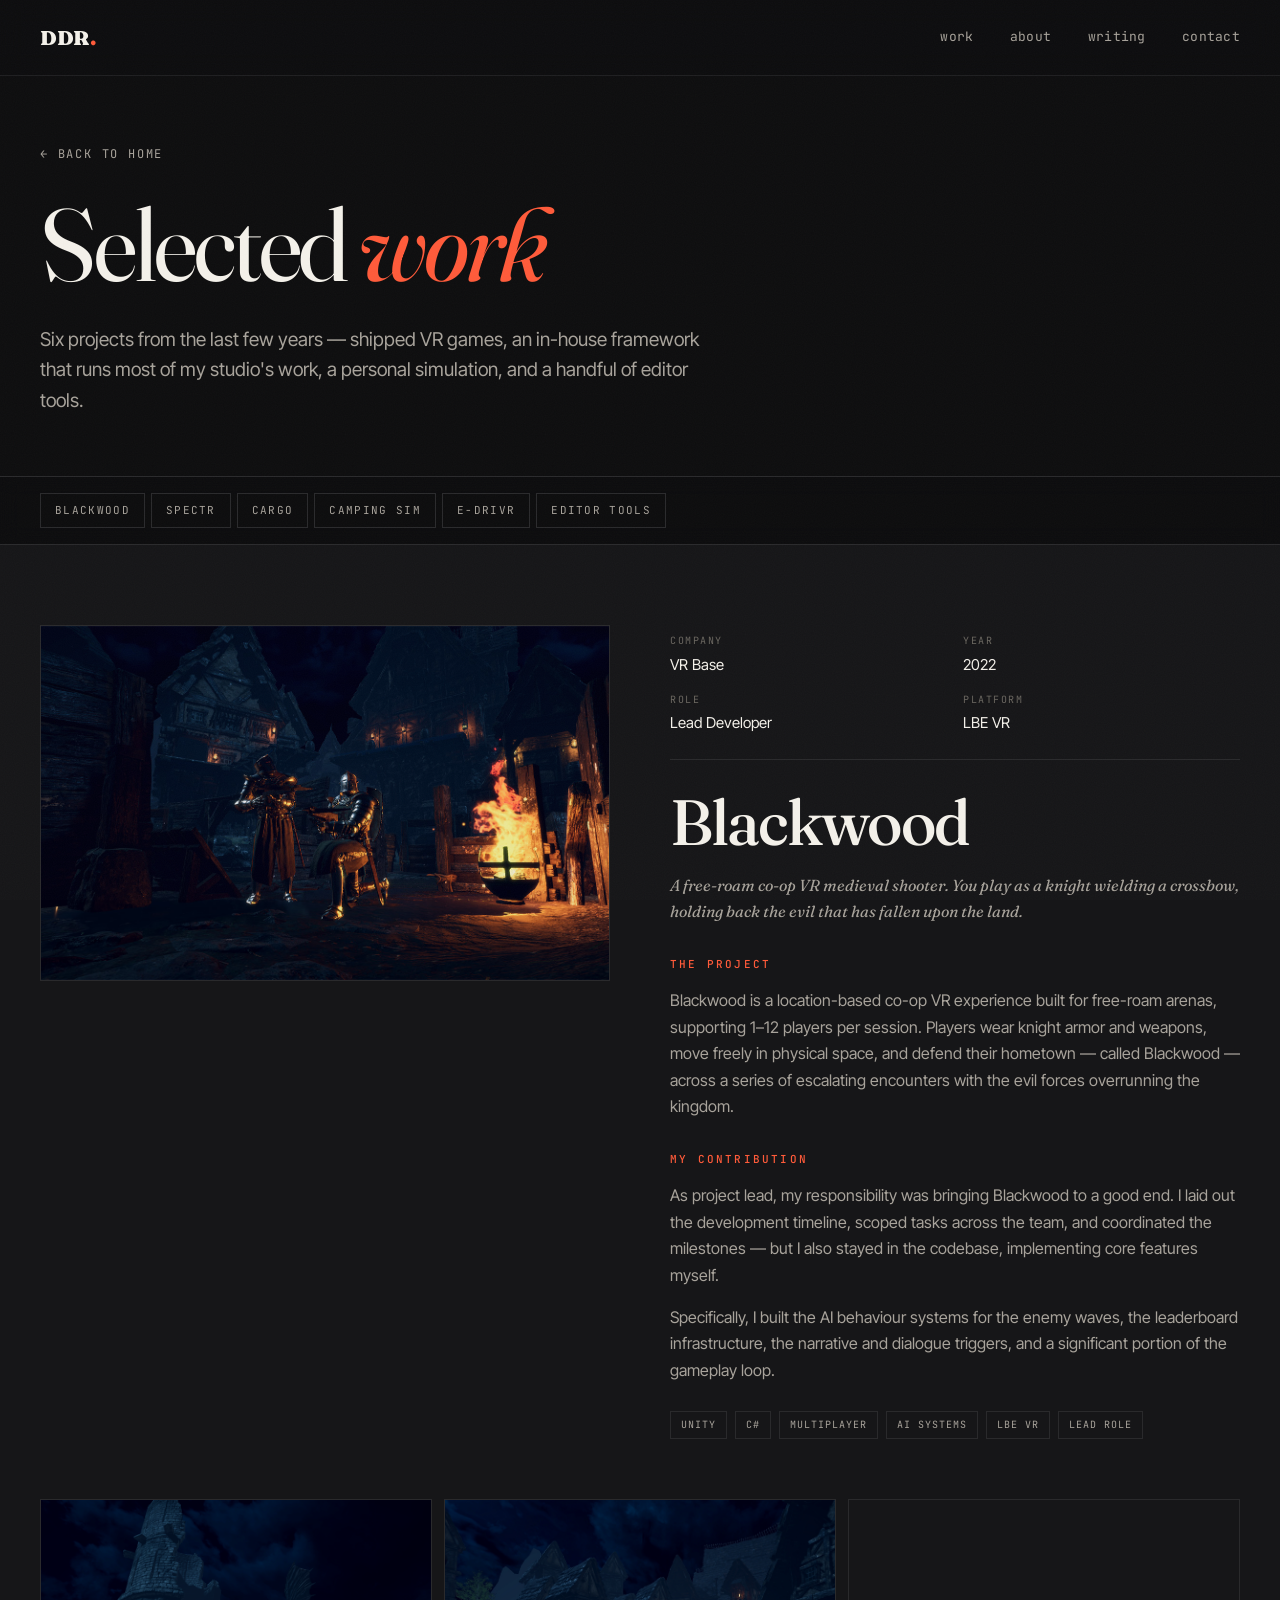
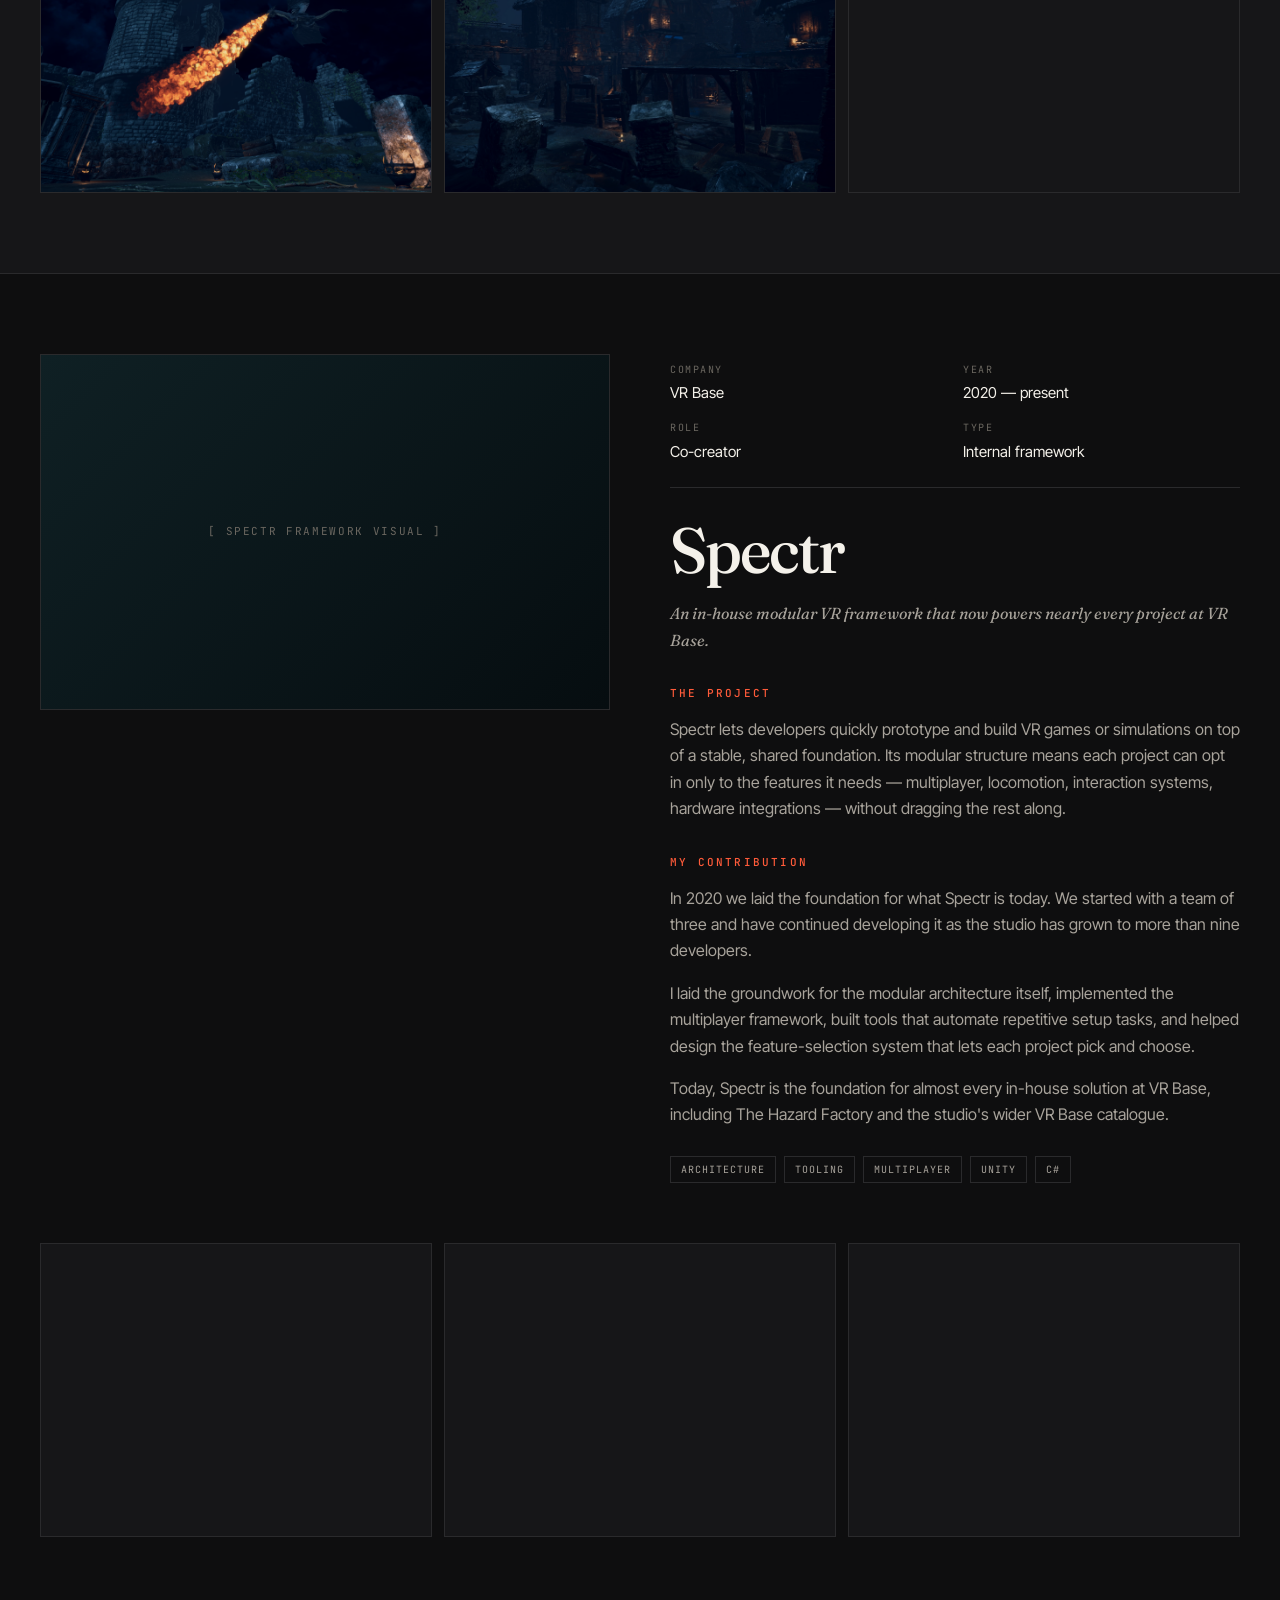
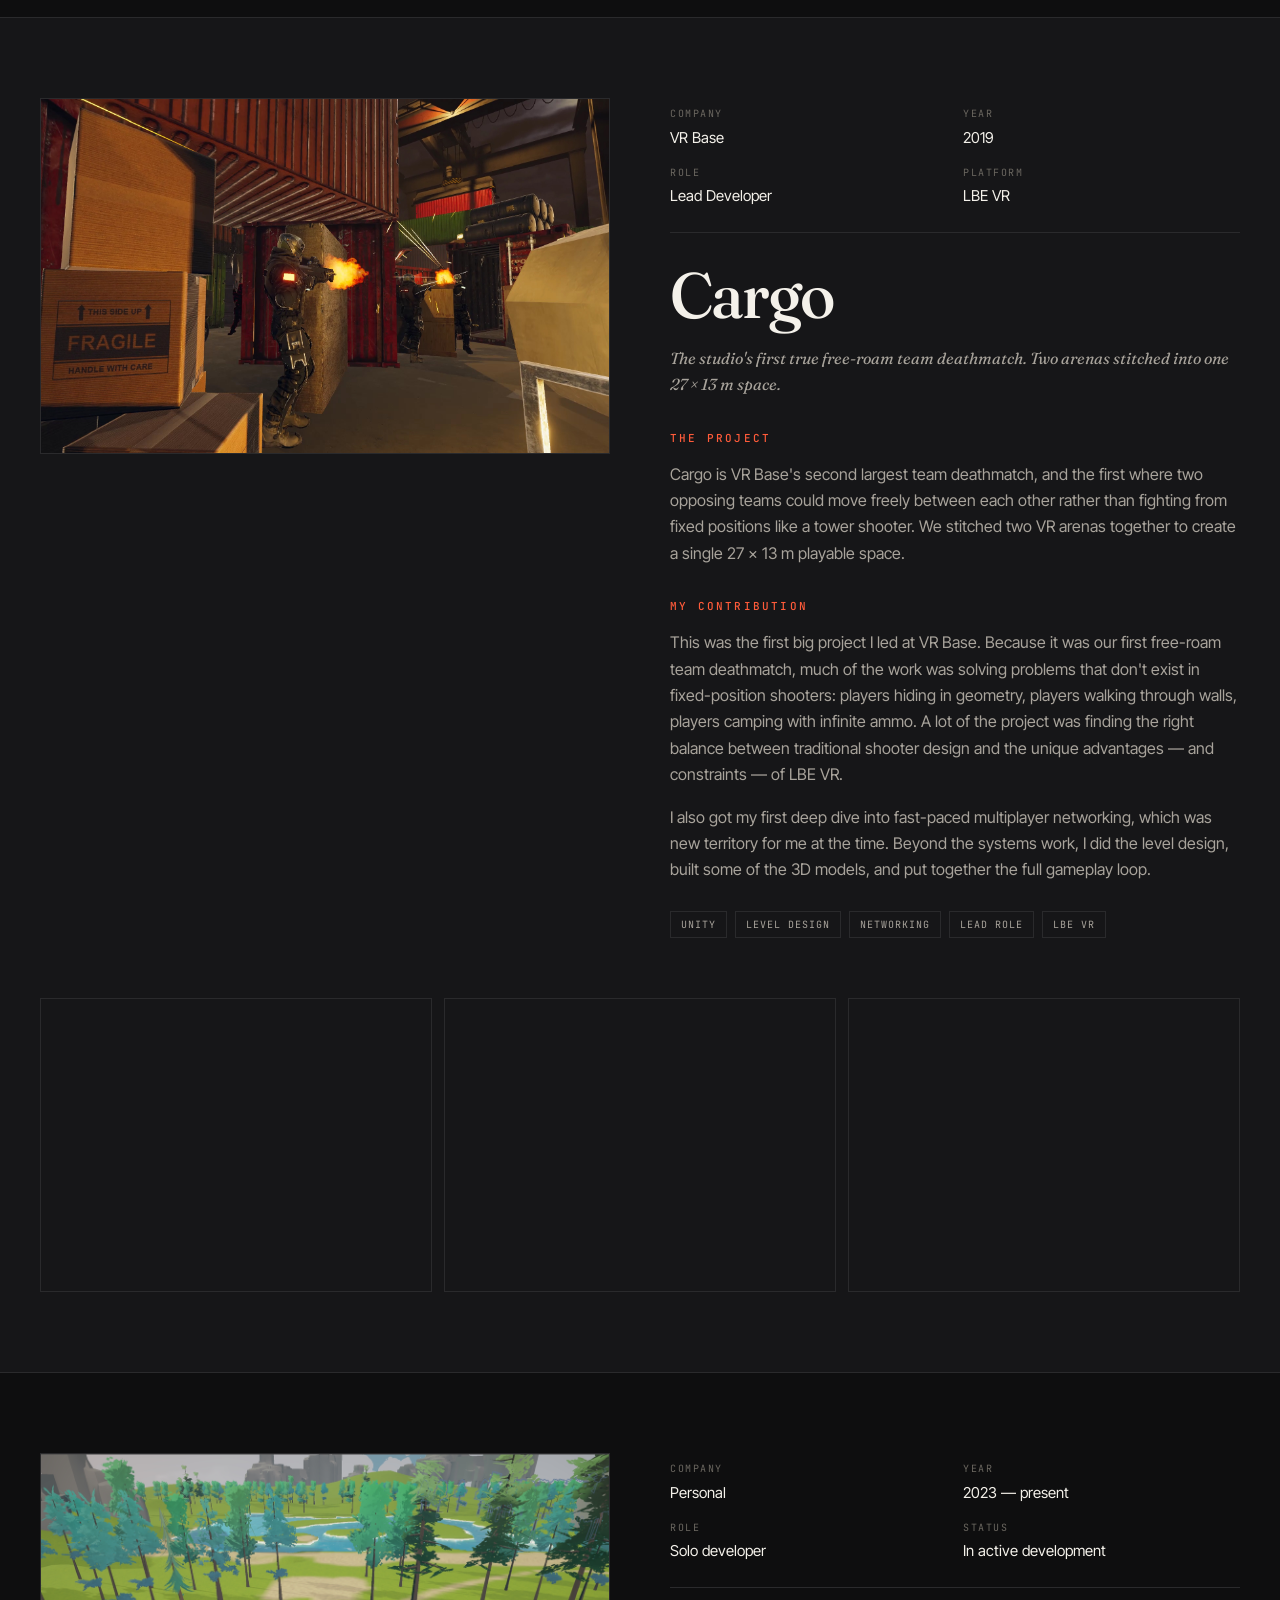
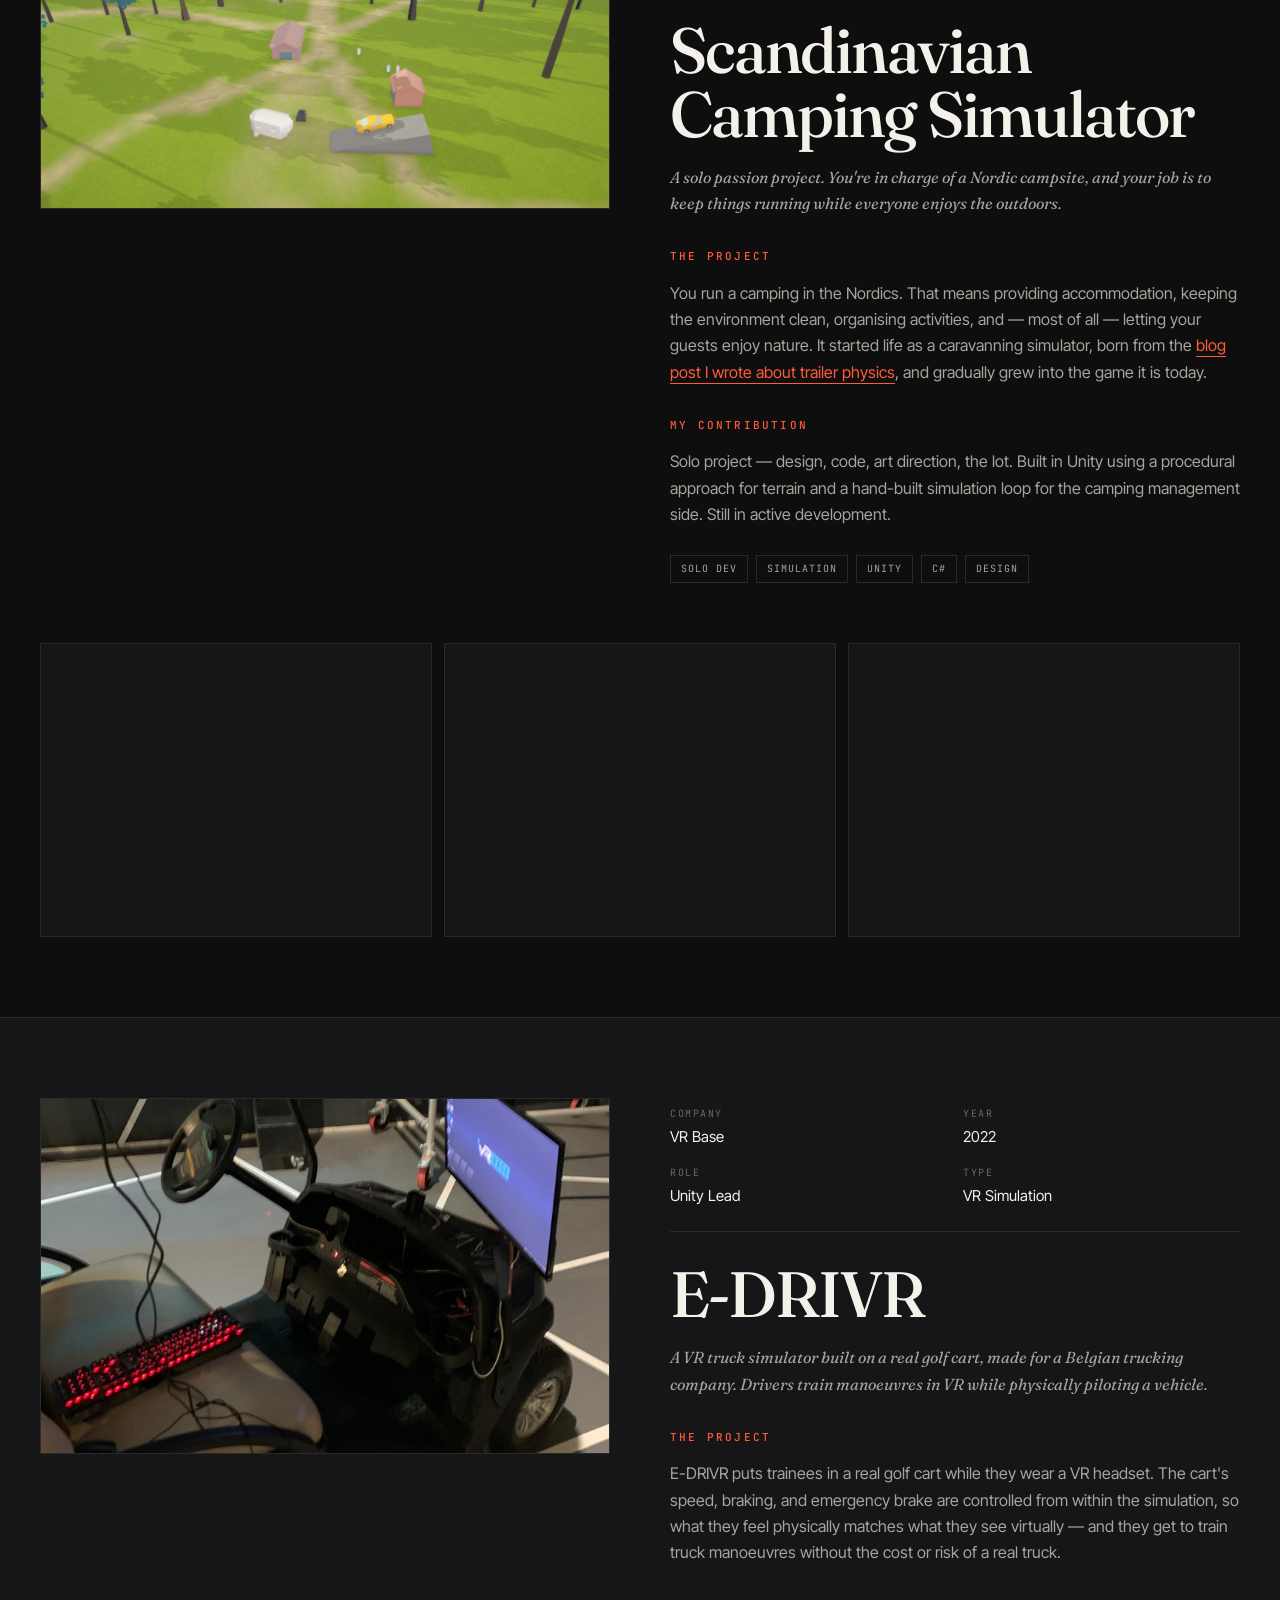
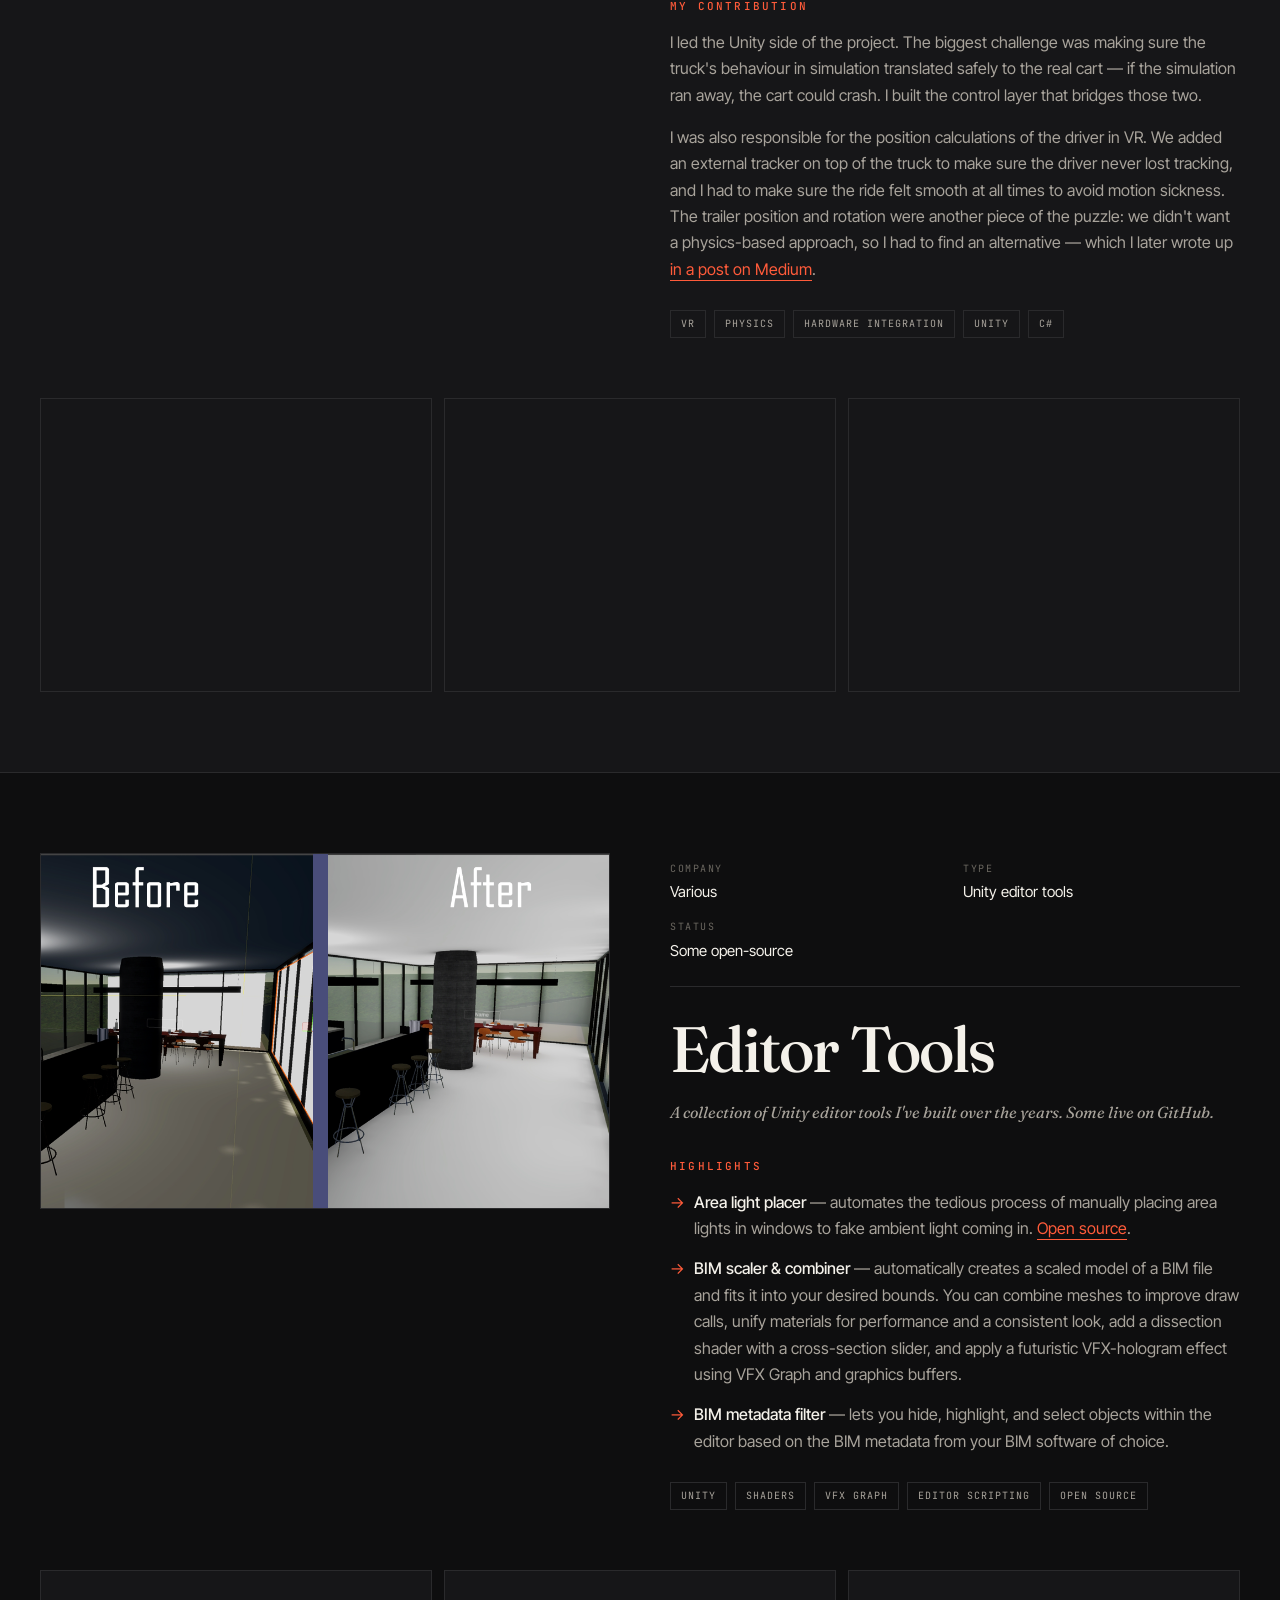
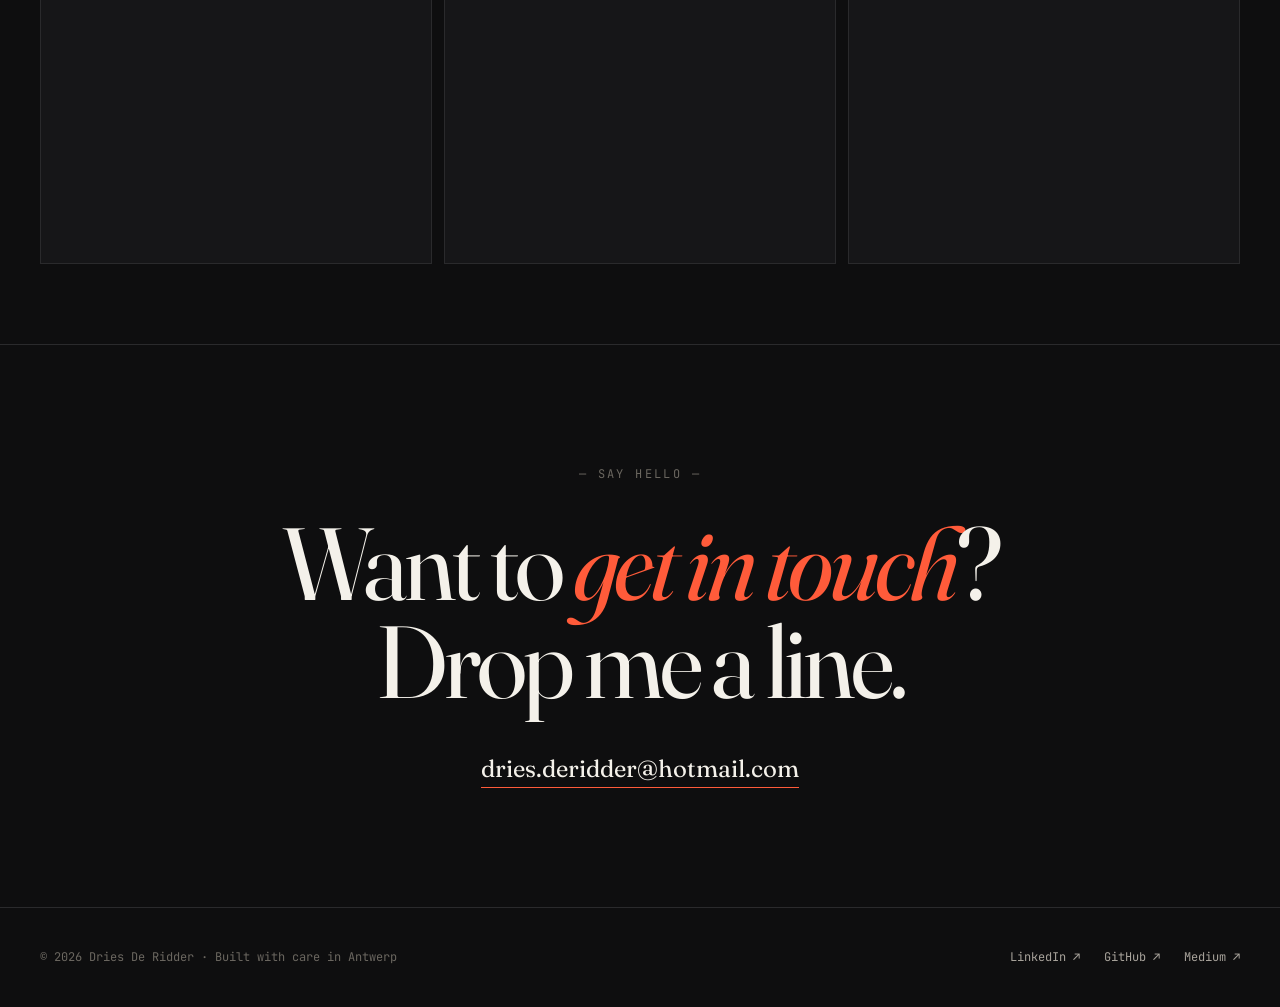
==== commit 3ad86efe: "Added images for blackwood" ====
--- a/projects.html
+++ b/projects.html
@@ -62,10 +62,10 @@
       <div><span class="k">Platform</span><span class="v">LBE VR</span></div>
     </div>
     <h2 class="case-name">Blackwood</h2>
-    <p class="case-lede">A free-roam co-op VR medieval shooter. Four knights defend their village from the evil that has fallen upon the land.</p>
-
-    <h3 class="case-h3">The project</h3>
-    <p>Blackwood is a location-based co-op VR experience built for free-roam arenas. Players wear knight armor and weapons, move freely in physical space, and defend their hometown — called Blackwood — across a series of escalating encounters with the evil forces overrunning the kingdom.</p>
+    <p class="case-lede">A free-roam co-op VR medieval shooter. You play as a knight wielding a crossbow, holding back the evil that has fallen upon the land.</p>
+
+    <h3 class="case-h3">The project</h3>
+    <p>Blackwood is a location-based co-op VR experience built for free-roam arenas, supporting 1–12 players per session. Players wear knight armor and weapons, move freely in physical space, and defend their hometown — called Blackwood — across a series of escalating encounters with the evil forces overrunning the kingdom.</p>
 
     <h3 class="case-h3">My contribution</h3>
     <p>As project lead, my responsibility was bringing Blackwood to a good end. I laid out the development timeline, scoped tasks across the team, and coordinated the milestones — but I also stayed in the codebase, implementing core features myself.</p>
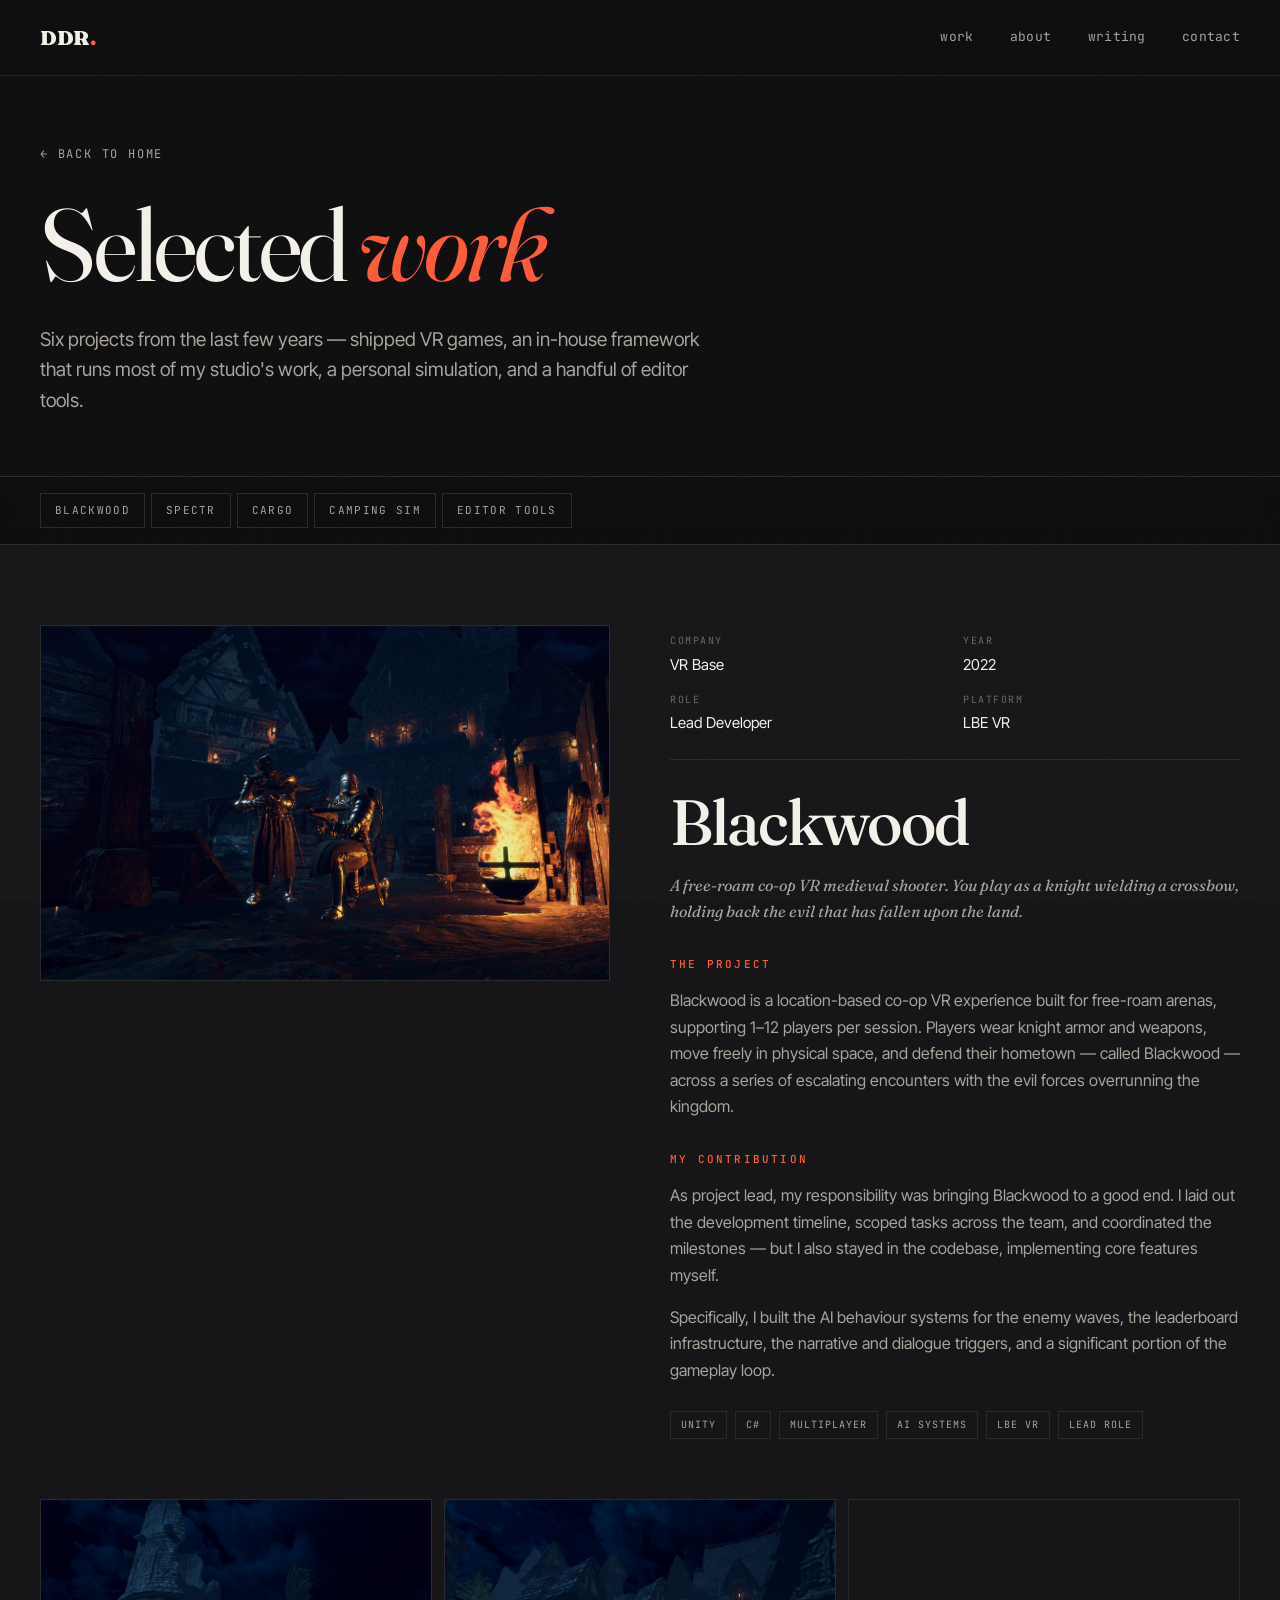
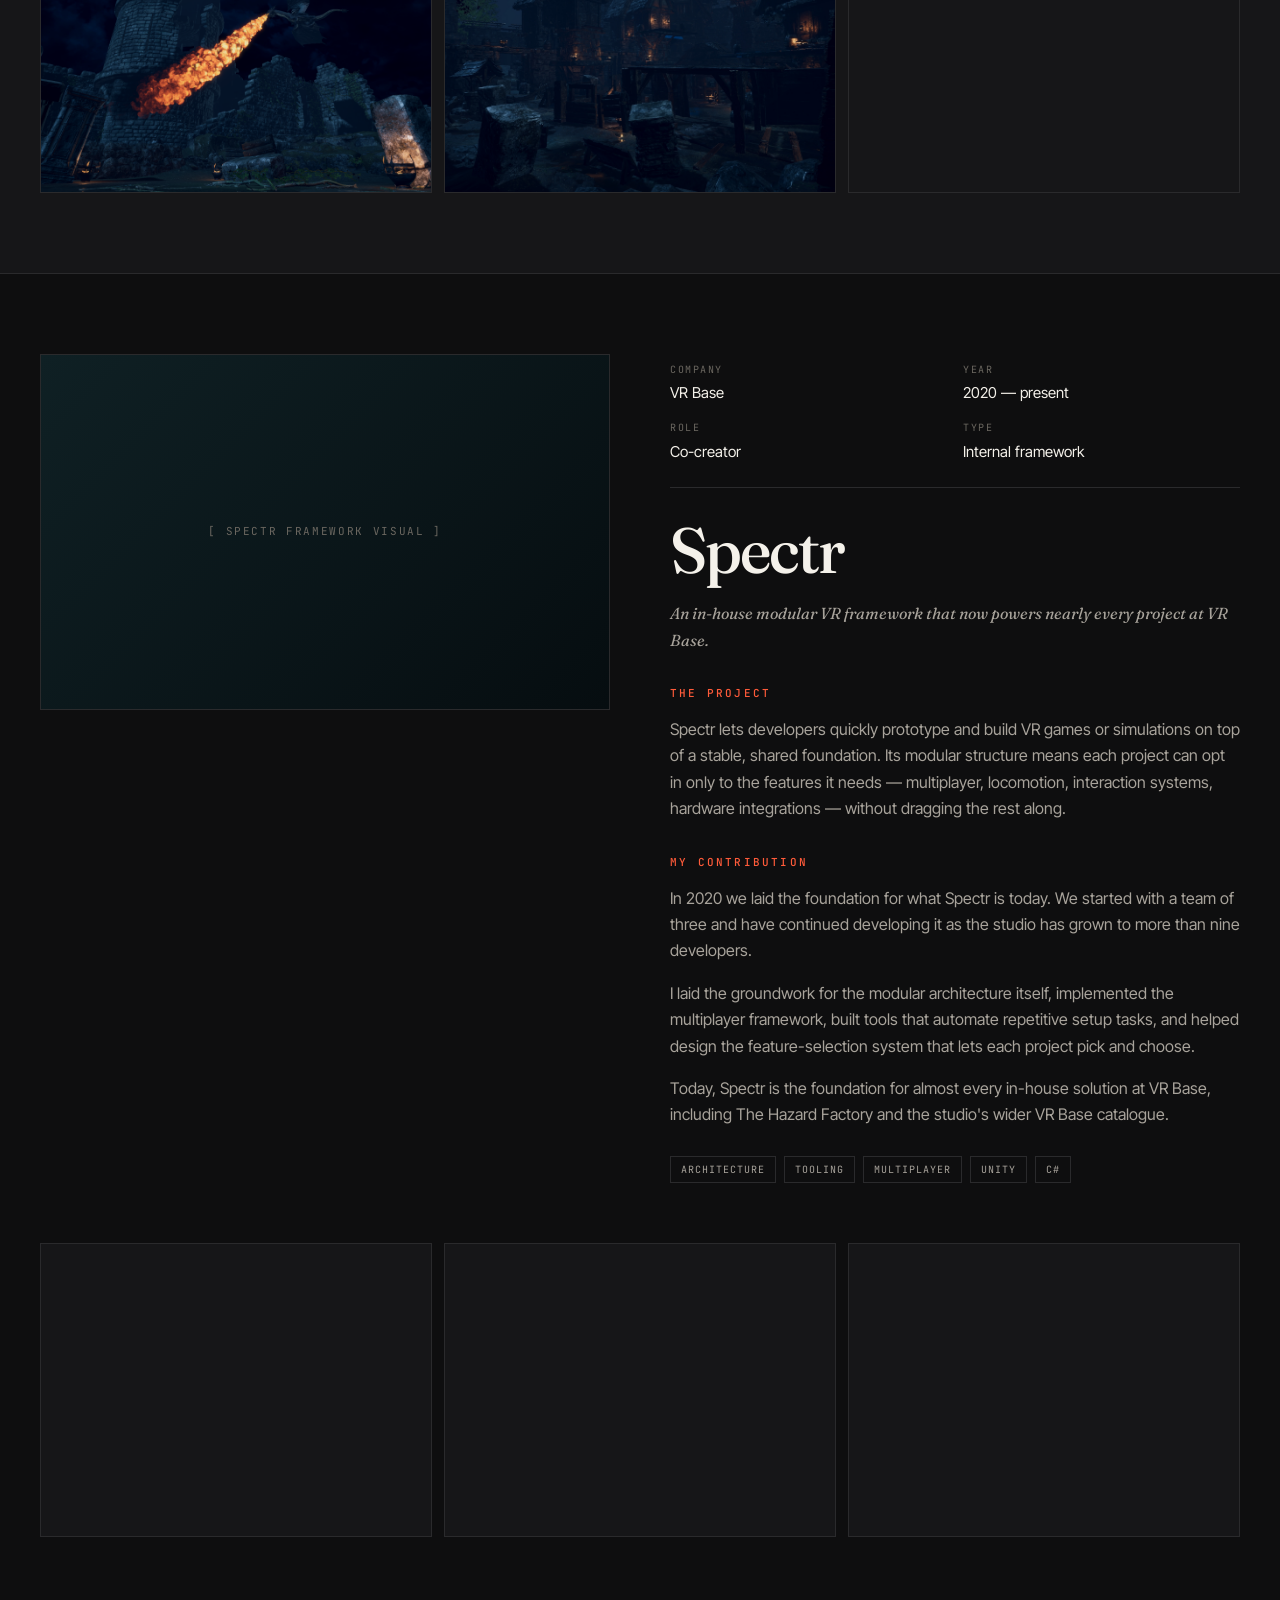
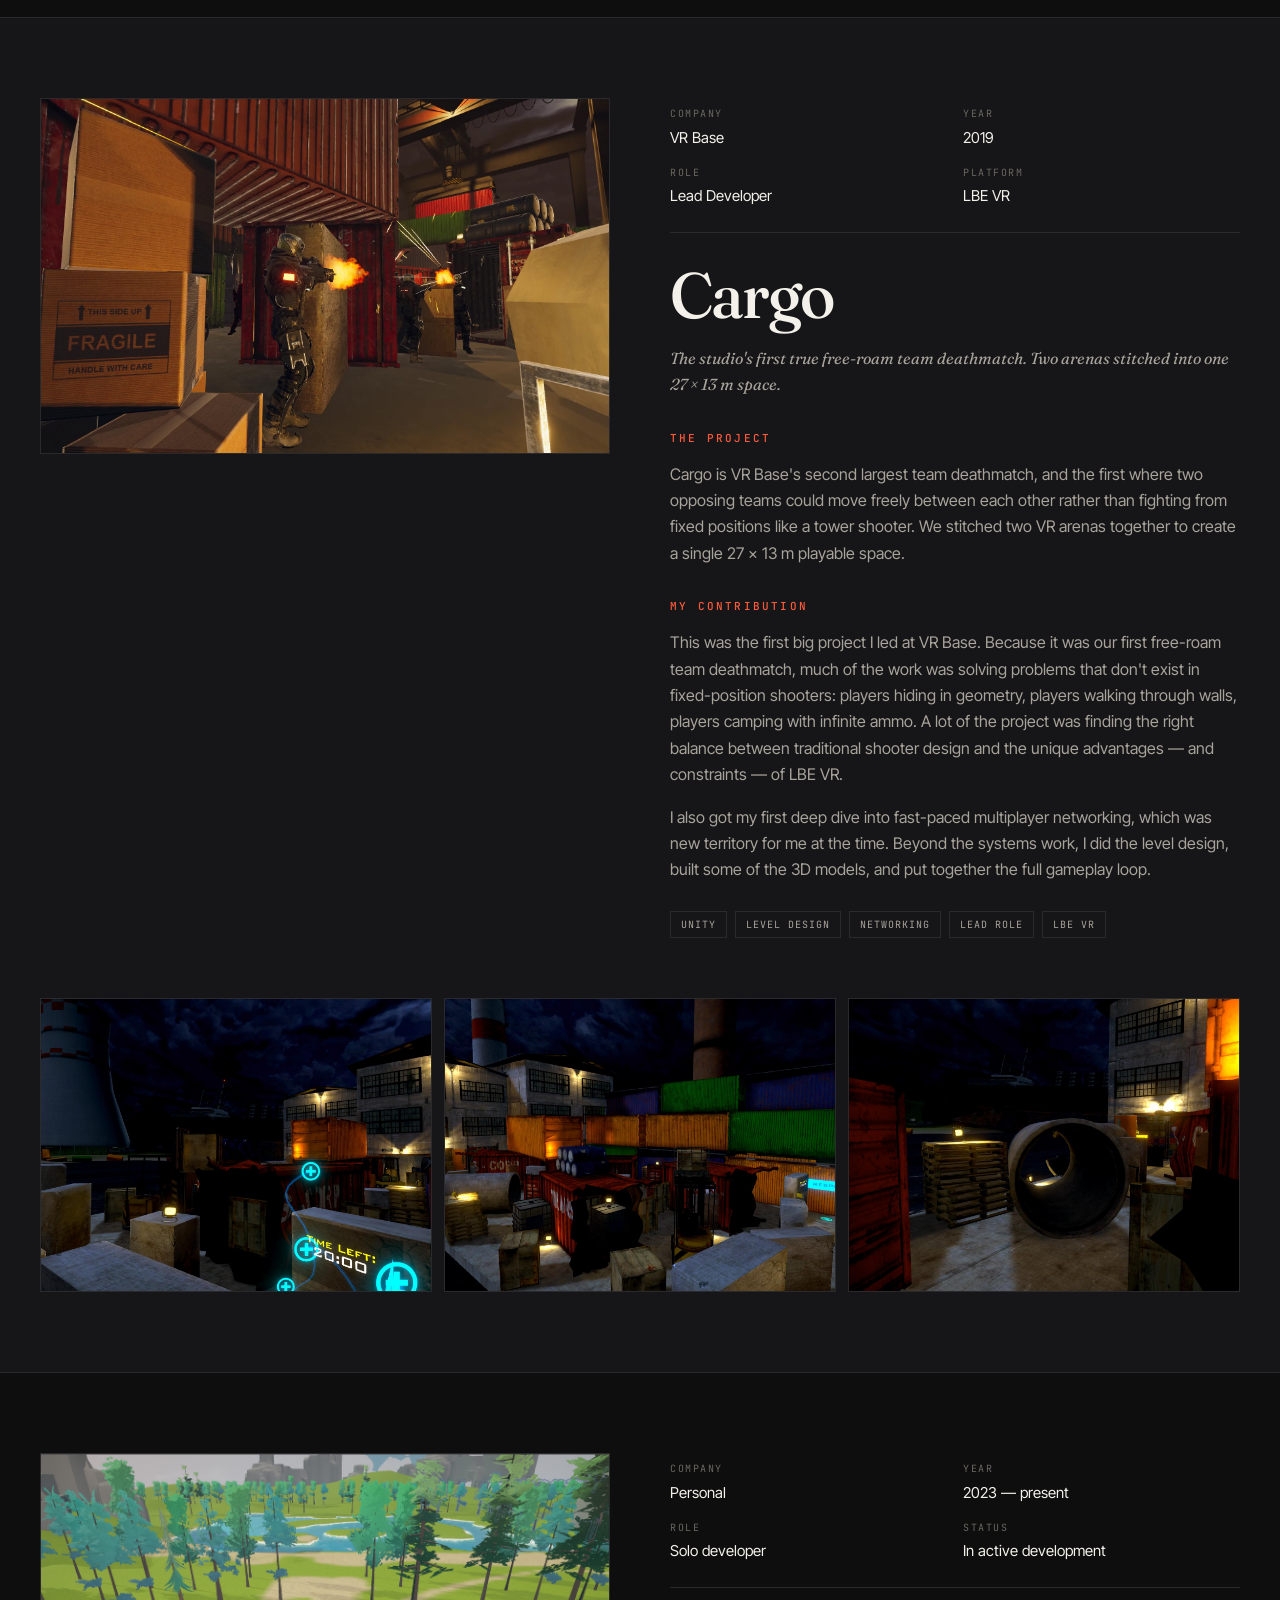
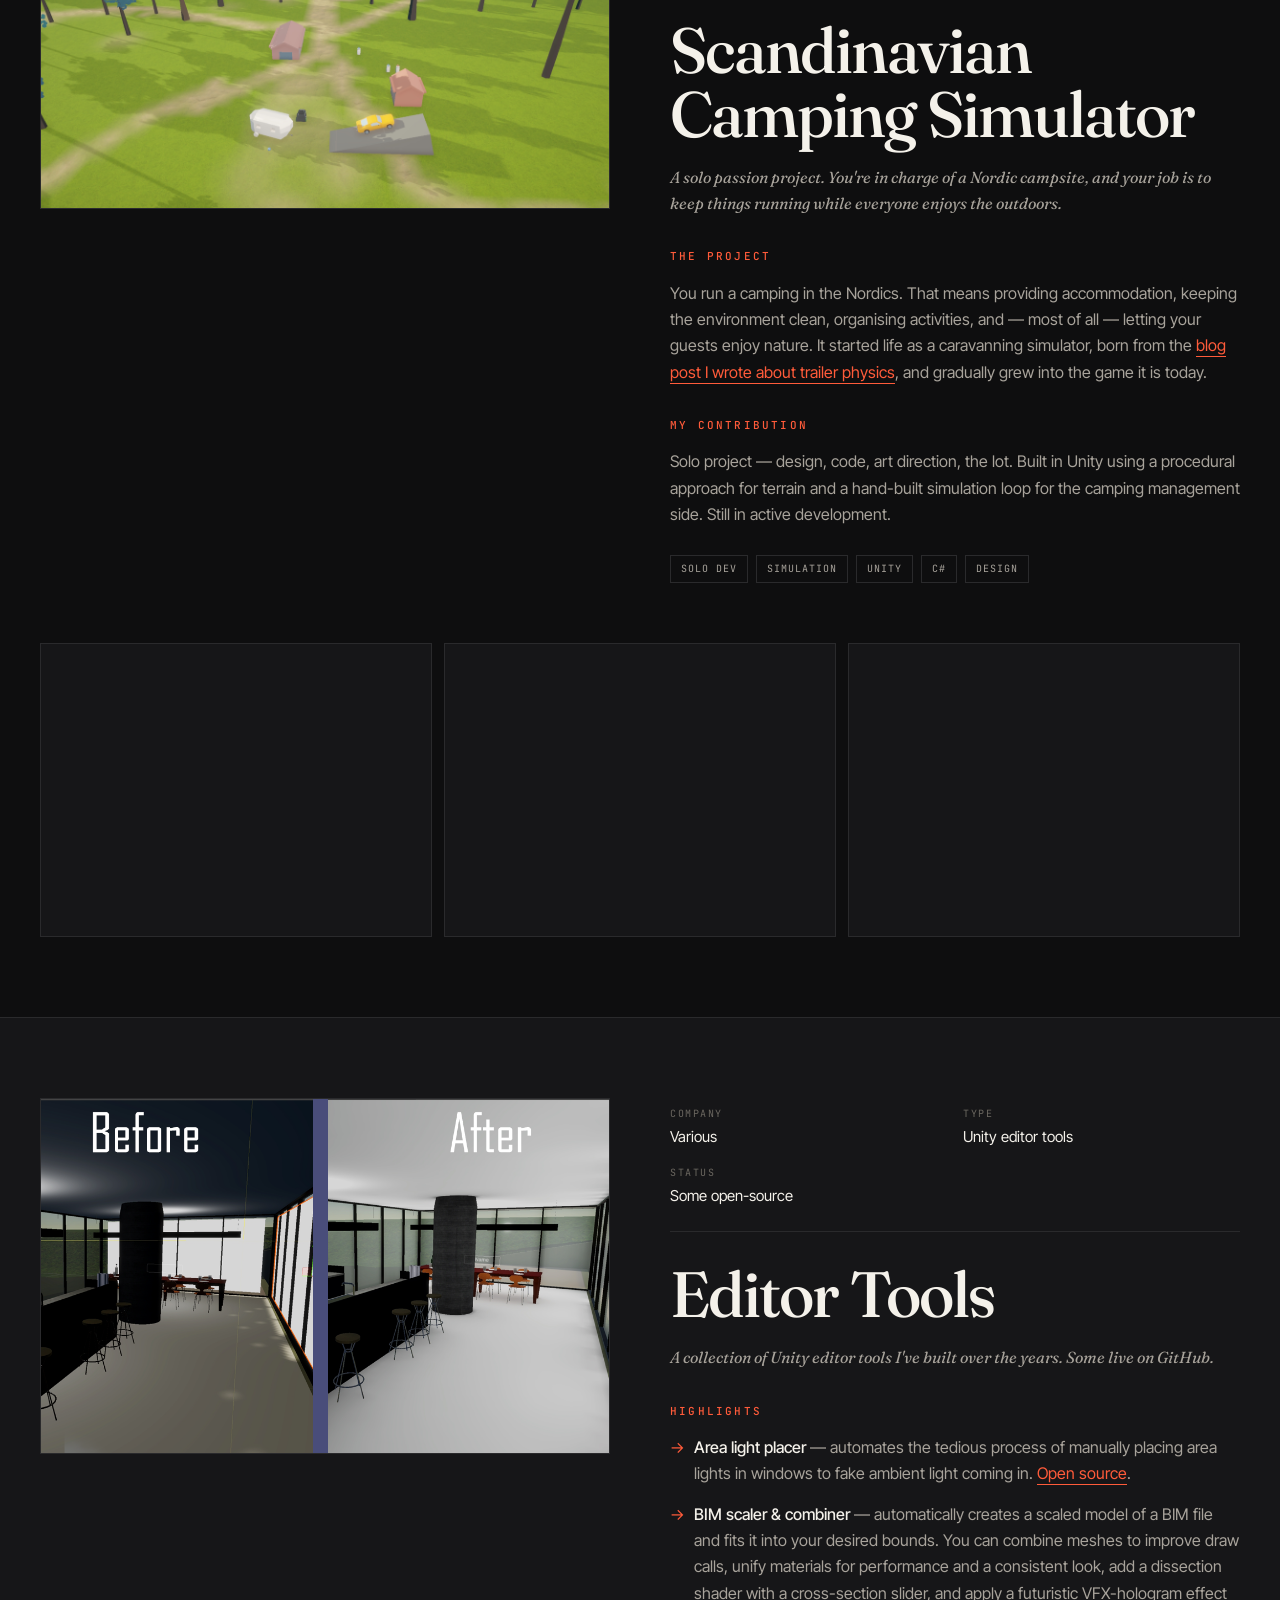
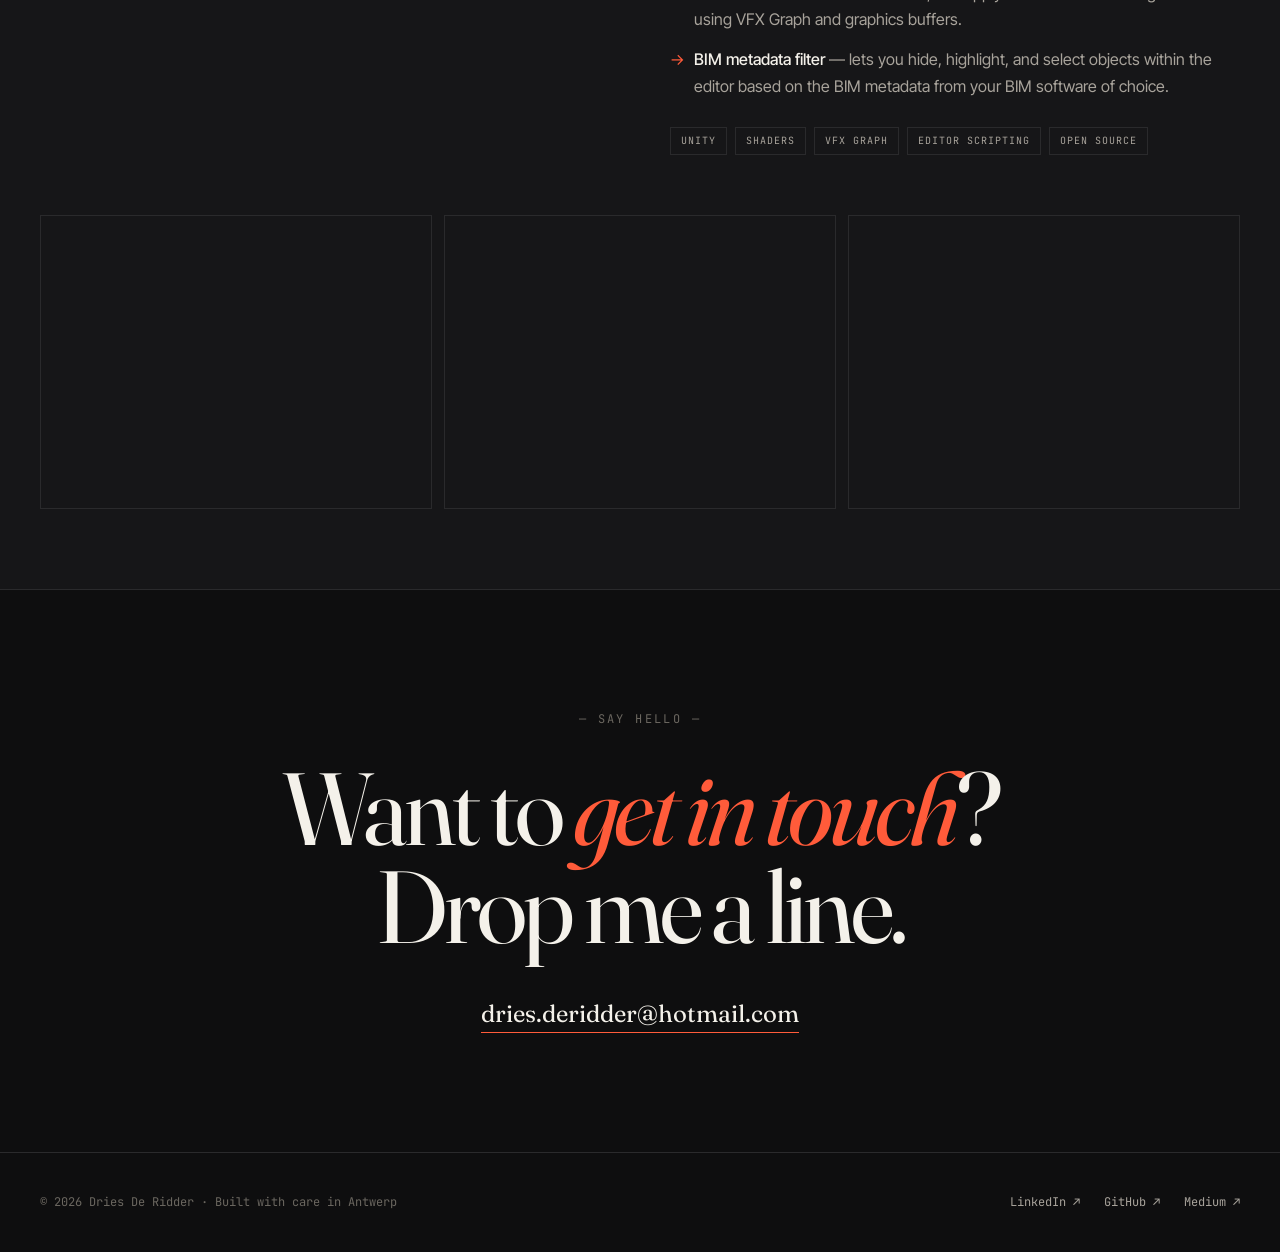
==== commit c2714ad8: "Added images for cargo, removed E drivr" ====
--- a/projects.html
+++ b/projects.html
@@ -46,7 +46,6 @@
   <a href="#spectr">Spectr</a>
   <a href="#cargo">Cargo</a>
   <a href="#scandinavian">Camping Sim</a>
-  <a href="#edrivr">E-DRIVR</a>
   <a href="#tools">Editor Tools</a>
 </nav>
 
@@ -198,43 +197,6 @@
     <figure><img src="images/camping-1.jpg" alt="Scandinavian Camping Simulator screenshot 1" loading="lazy" onerror="this.style.display='none'"></figure>
     <figure><img src="images/camping-2.jpg" alt="Scandinavian Camping Simulator screenshot 2" loading="lazy" onerror="this.style.display='none'"></figure>
     <figure><img src="images/camping-3.jpg" alt="Scandinavian Camping Simulator screenshot 3" loading="lazy" onerror="this.style.display='none'"></figure>
-  </div>
-</article>
-
-<!-- E-DRIVR -->
-<article class="case" id="edrivr">
-  <div class="case-main">
-  <div class="case-hero edrivr"></div>
-  <div class="case-body">
-    <div class="case-meta">
-      <div><span class="k">Company</span><span class="v">VR Base</span></div>
-      <div><span class="k">Year</span><span class="v">2022</span></div>
-      <div><span class="k">Role</span><span class="v">Unity Lead</span></div>
-      <div><span class="k">Type</span><span class="v">VR Simulation</span></div>
-    </div>
-    <h2 class="case-name">E-DRIVR</h2>
-    <p class="case-lede">A VR truck simulator built on a real golf cart, made for a Belgian trucking company. Drivers train manoeuvres in VR while physically piloting a vehicle.</p>
-
-    <h3 class="case-h3">The project</h3>
-    <p>E-DRIVR puts trainees in a real golf cart while they wear a VR headset. The cart's speed, braking, and emergency brake are controlled from within the simulation, so what they feel physically matches what they see virtually — and they get to train truck manoeuvres without the cost or risk of a real truck.</p>
-
-    <h3 class="case-h3">My contribution</h3>
-    <p>I led the Unity side of the project. The biggest challenge was making sure the truck's behaviour in simulation translated safely to the real cart — if the simulation ran away, the cart could crash. I built the control layer that bridges those two.</p>
-    <p>I was also responsible for the position calculations of the driver in VR. We added an external tracker on top of the truck to make sure the driver never lost tracking, and I had to make sure the ride felt smooth at all times to avoid motion sickness. The trailer position and rotation were another piece of the puzzle: we didn't want a physics-based approach, so I had to find an alternative — which I later wrote up <a href="https://medium.com/@driesderidder/coding-a-simple-car-trailer-in-c-and-unity-349444f2d76e" class="inline-link" target="_blank" rel="noopener">in a post on Medium</a>.</p>
-
-    <div class="case-tags">
-      <span class="tag">VR</span>
-      <span class="tag">Physics</span>
-      <span class="tag">Hardware Integration</span>
-      <span class="tag">Unity</span>
-      <span class="tag">C#</span>
-    </div>
-  </div>
-  </div>
-  <div class="case-gallery">
-    <figure><img src="images/edrivr-1.jpg" alt="E-DRIVR screenshot 1" loading="lazy" onerror="this.style.display='none'"></figure>
-    <figure><img src="images/edrivr-2.jpg" alt="E-DRIVR screenshot 2" loading="lazy" onerror="this.style.display='none'"></figure>
-    <figure><img src="images/edrivr-3.jpg" alt="E-DRIVR screenshot 3" loading="lazy" onerror="this.style.display='none'"></figure>
   </div>
 </article>
 
--- a/styles.css
+++ b/styles.css
@@ -435,7 +435,6 @@
 .project-img.spectr { background: linear-gradient(135deg, #0f2024 0%, #060d10 100%); }
 .project-img.cargo { background: url("images/cargo.jpg") center/cover no-repeat, linear-gradient(135deg, #1f1a14 0%, #0a0807 100%); }
 .project-img.camp { background: url("images/scandinavianCampingSite.png") center/cover no-repeat, linear-gradient(135deg, #14201a 0%, #060a08 100%); }
-.project-img.edrivr { background: url("images/golfCartTruck.jpg") center/cover no-repeat, linear-gradient(135deg, #1a1822 0%, #08070d 100%); }
 .project-img.tools { background: url("images/lightBakeTool.png") center/cover no-repeat, linear-gradient(135deg, #20201a 0%, #0a0a07 100%); }
 
 .project-body { padding: 28px; }
@@ -744,7 +743,6 @@
 .case-hero.spectr { background: linear-gradient(135deg, #0f2024 0%, #060d10 100%); }
 .case-hero.cargo { background: url("images/cargo.jpg") center/cover no-repeat, linear-gradient(135deg, #1f1a14 0%, #0a0807 100%); }
 .case-hero.camp { background: url("images/scandinavianCampingSite.png") center/cover no-repeat, linear-gradient(135deg, #14201a 0%, #060a08 100%); }
-.case-hero.edrivr { background: url("images/golfCartTruck.jpg") center/cover no-repeat, linear-gradient(135deg, #1a1822 0%, #08070d 100%); }
 .case-hero.tools { background: url("images/lightBakeTool.png") center/cover no-repeat, linear-gradient(135deg, #20201a 0%, #0a0a07 100%); }
 .case-hero-placeholder {
   position: absolute;
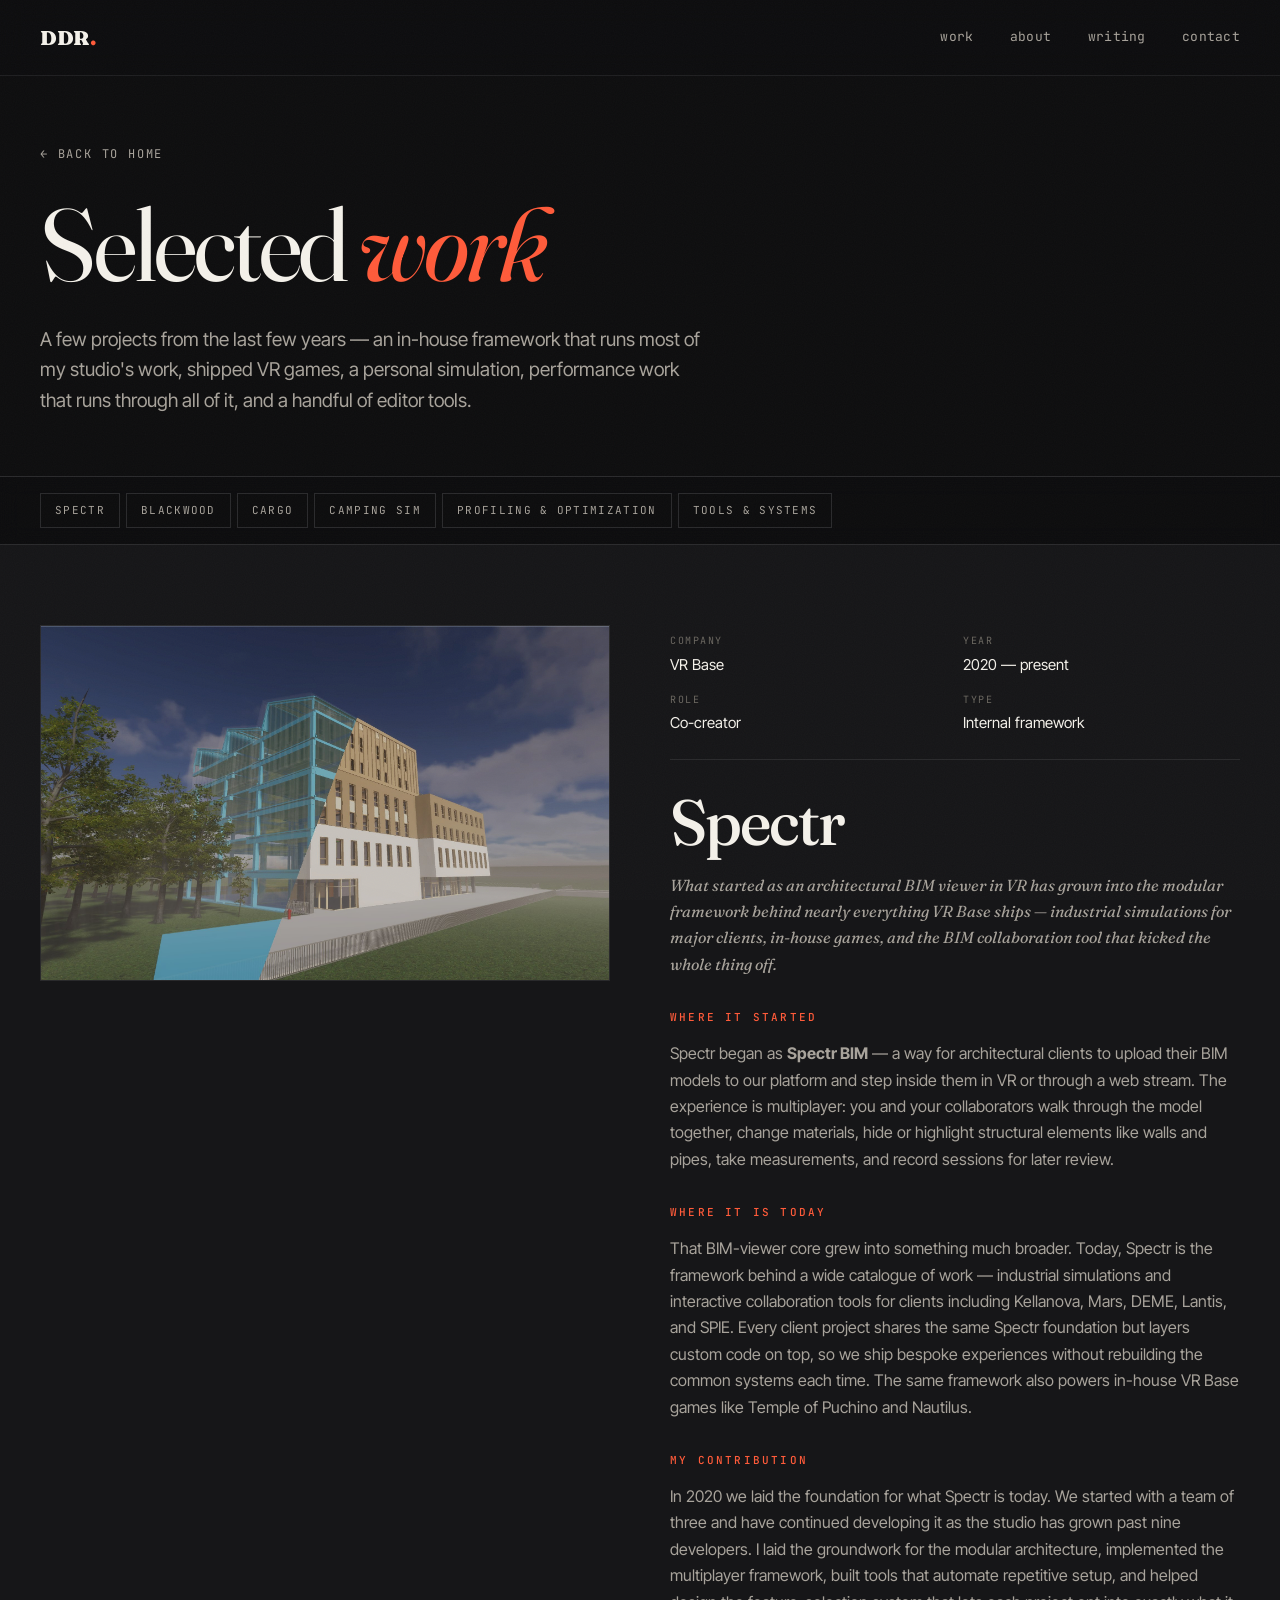
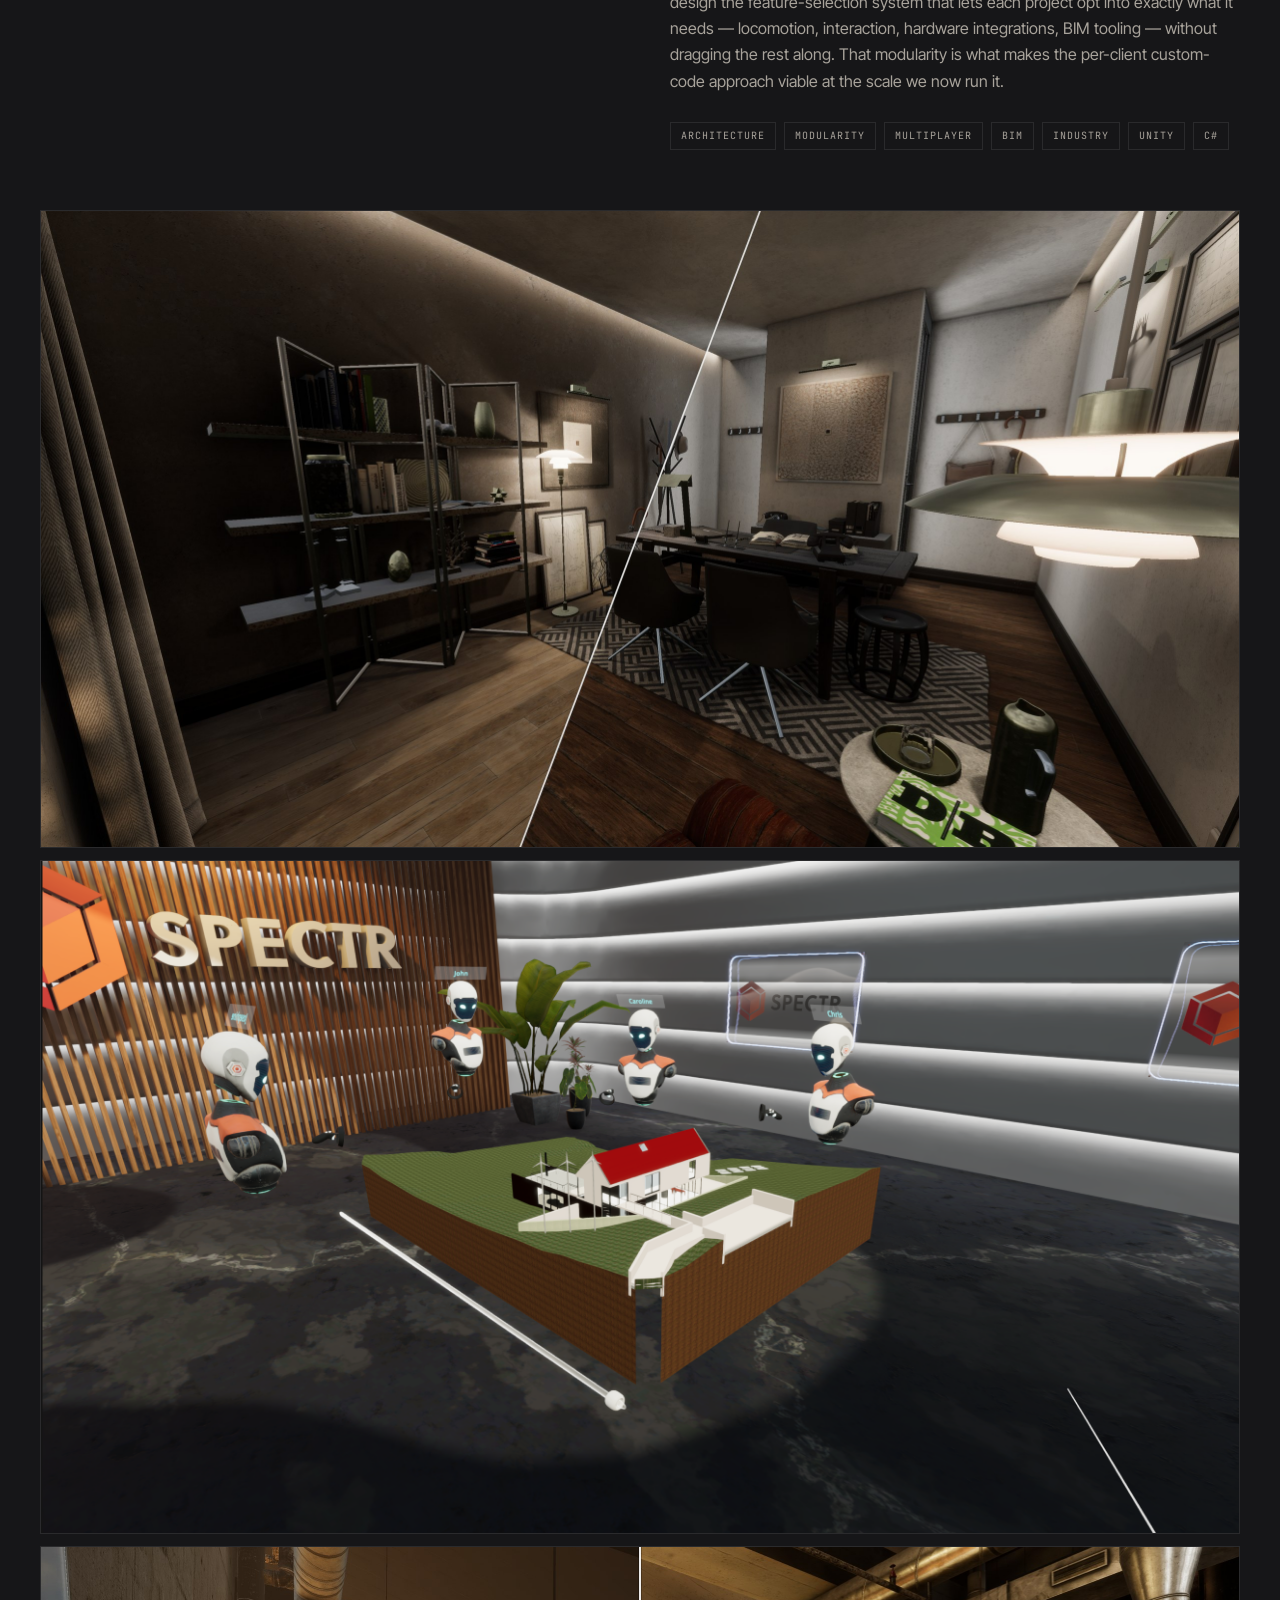
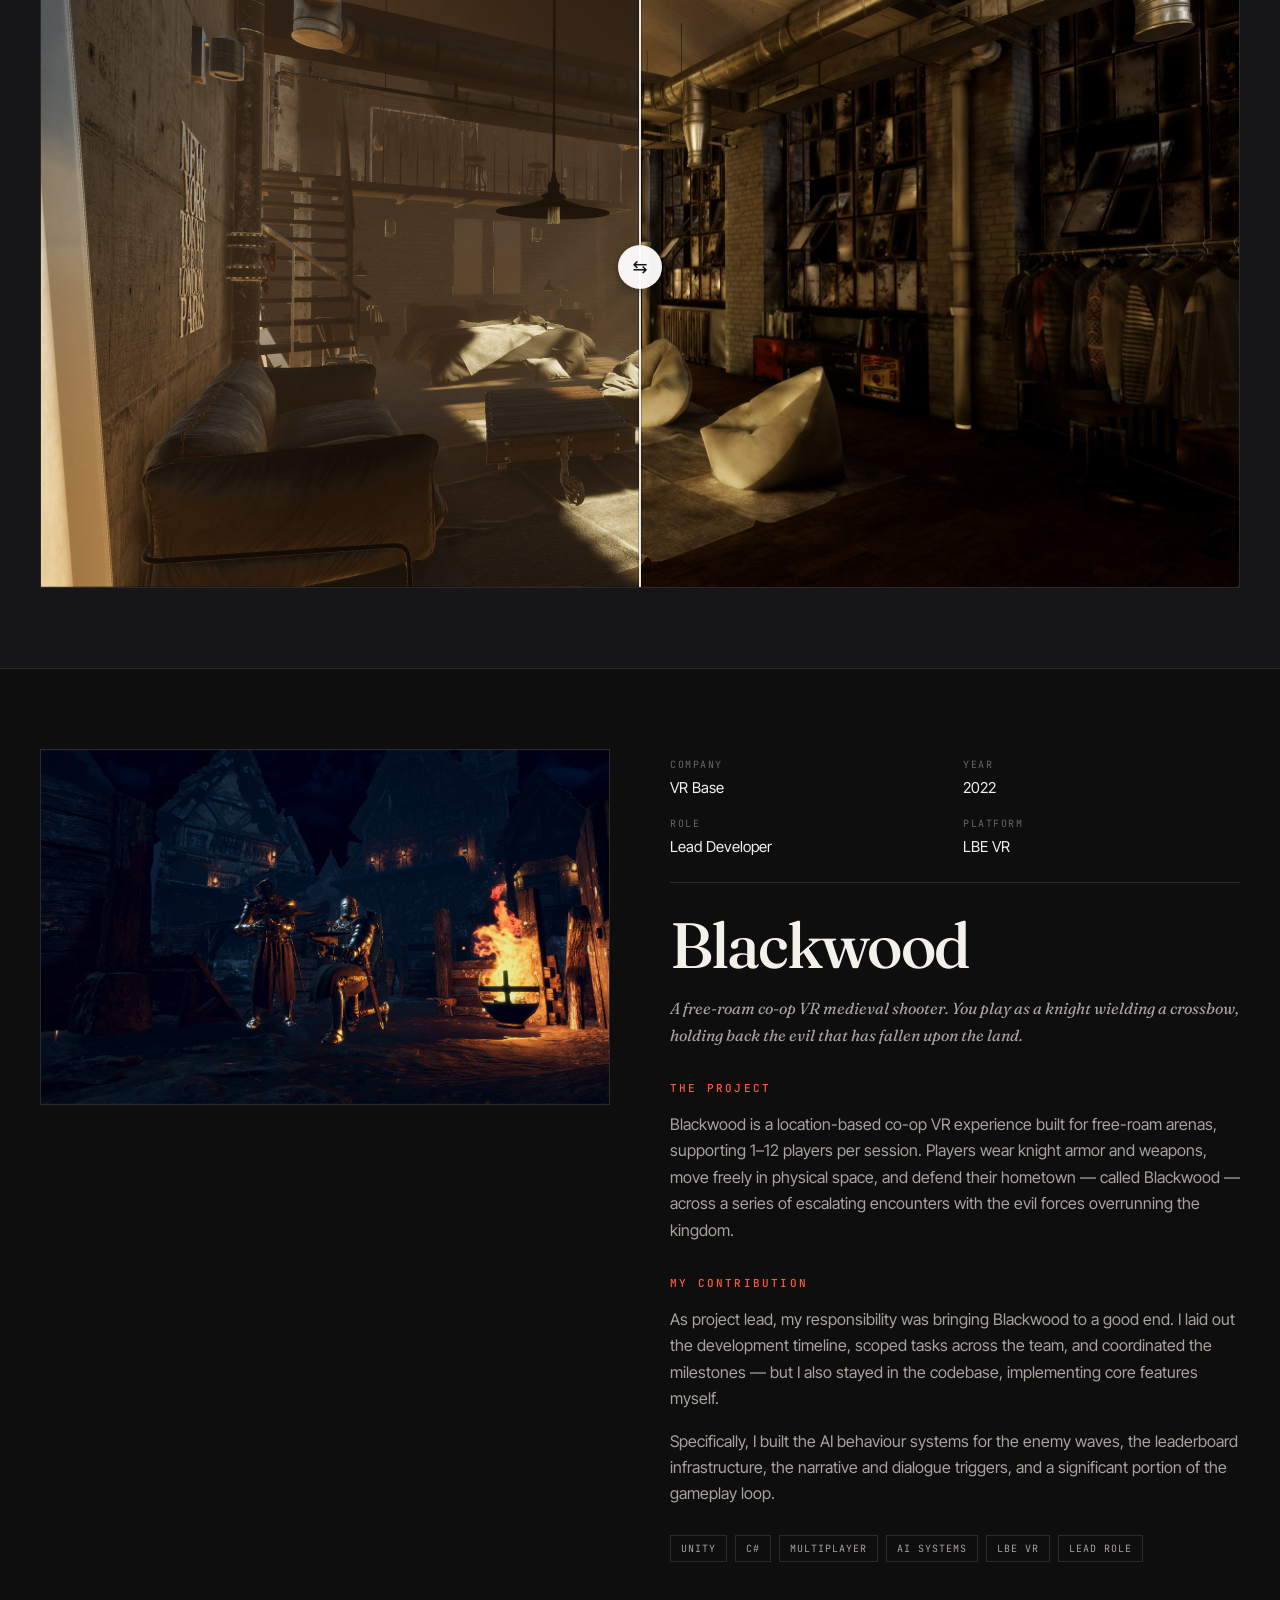
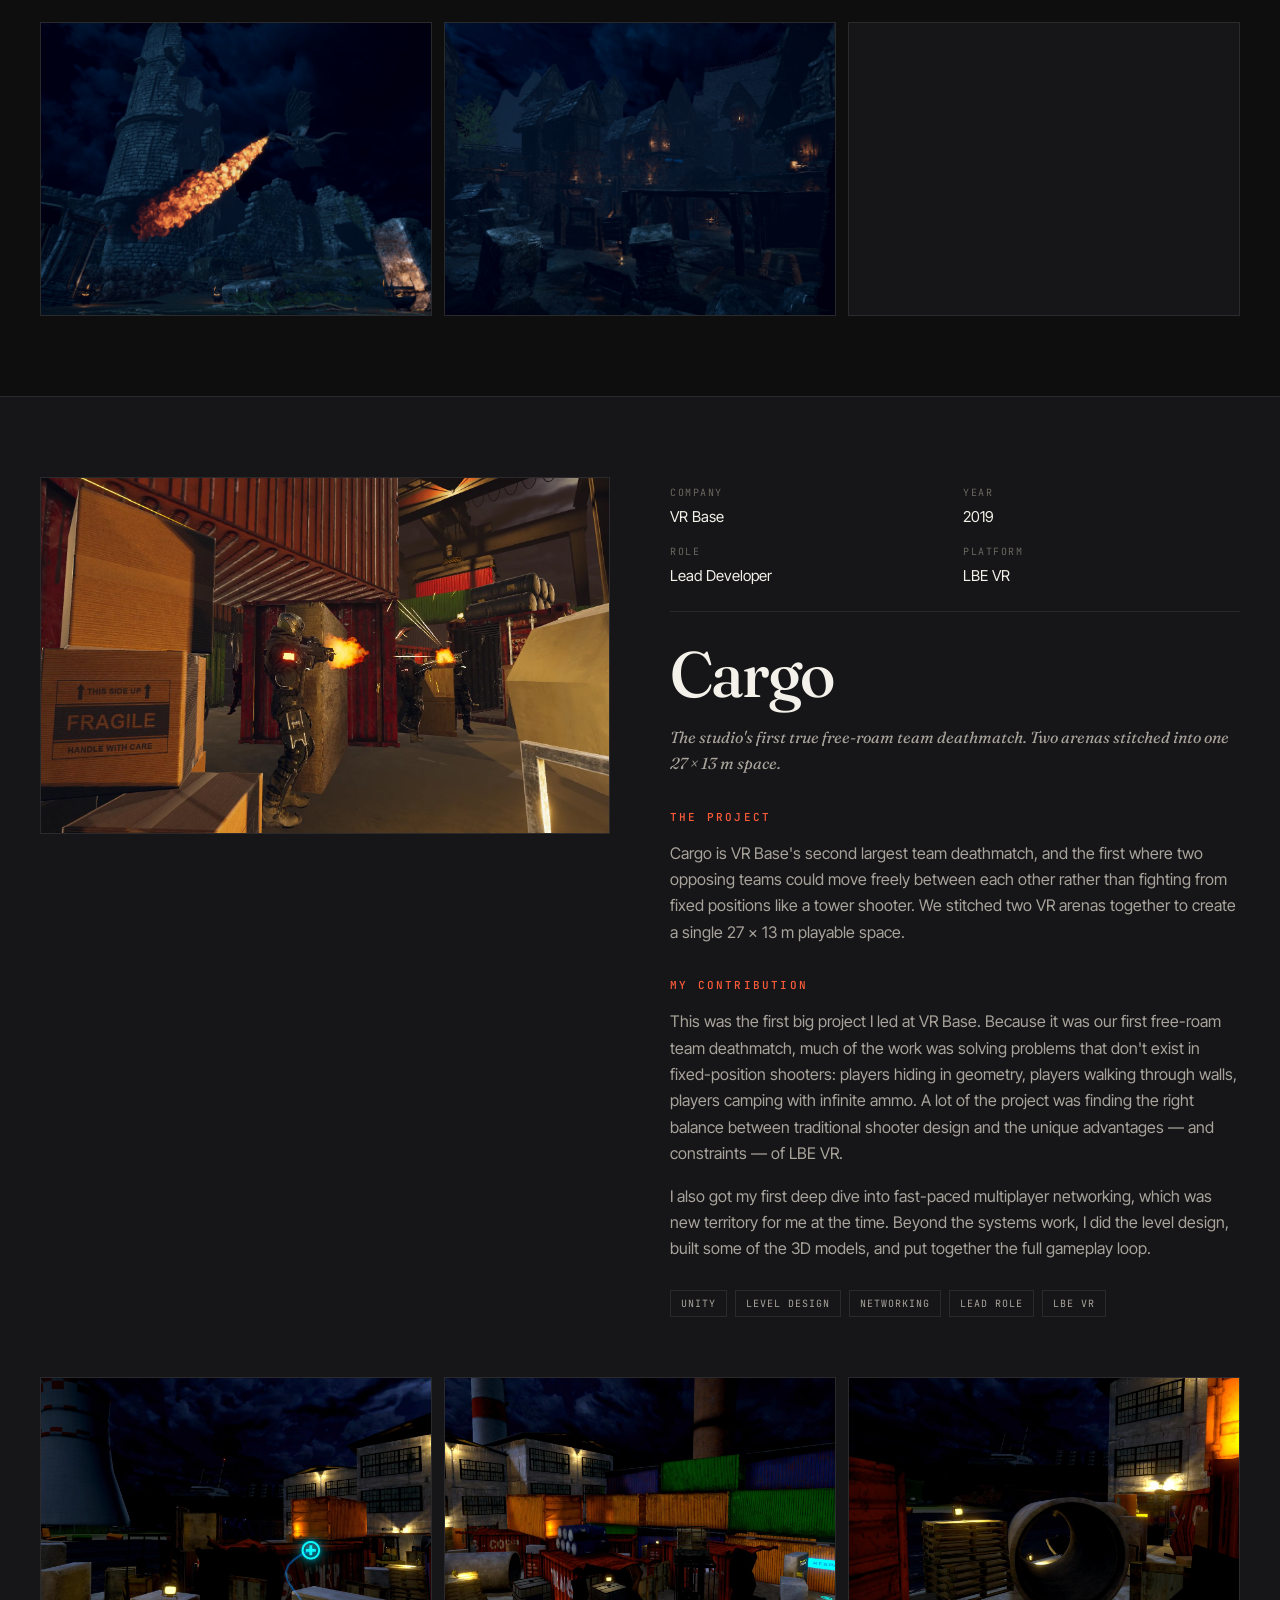
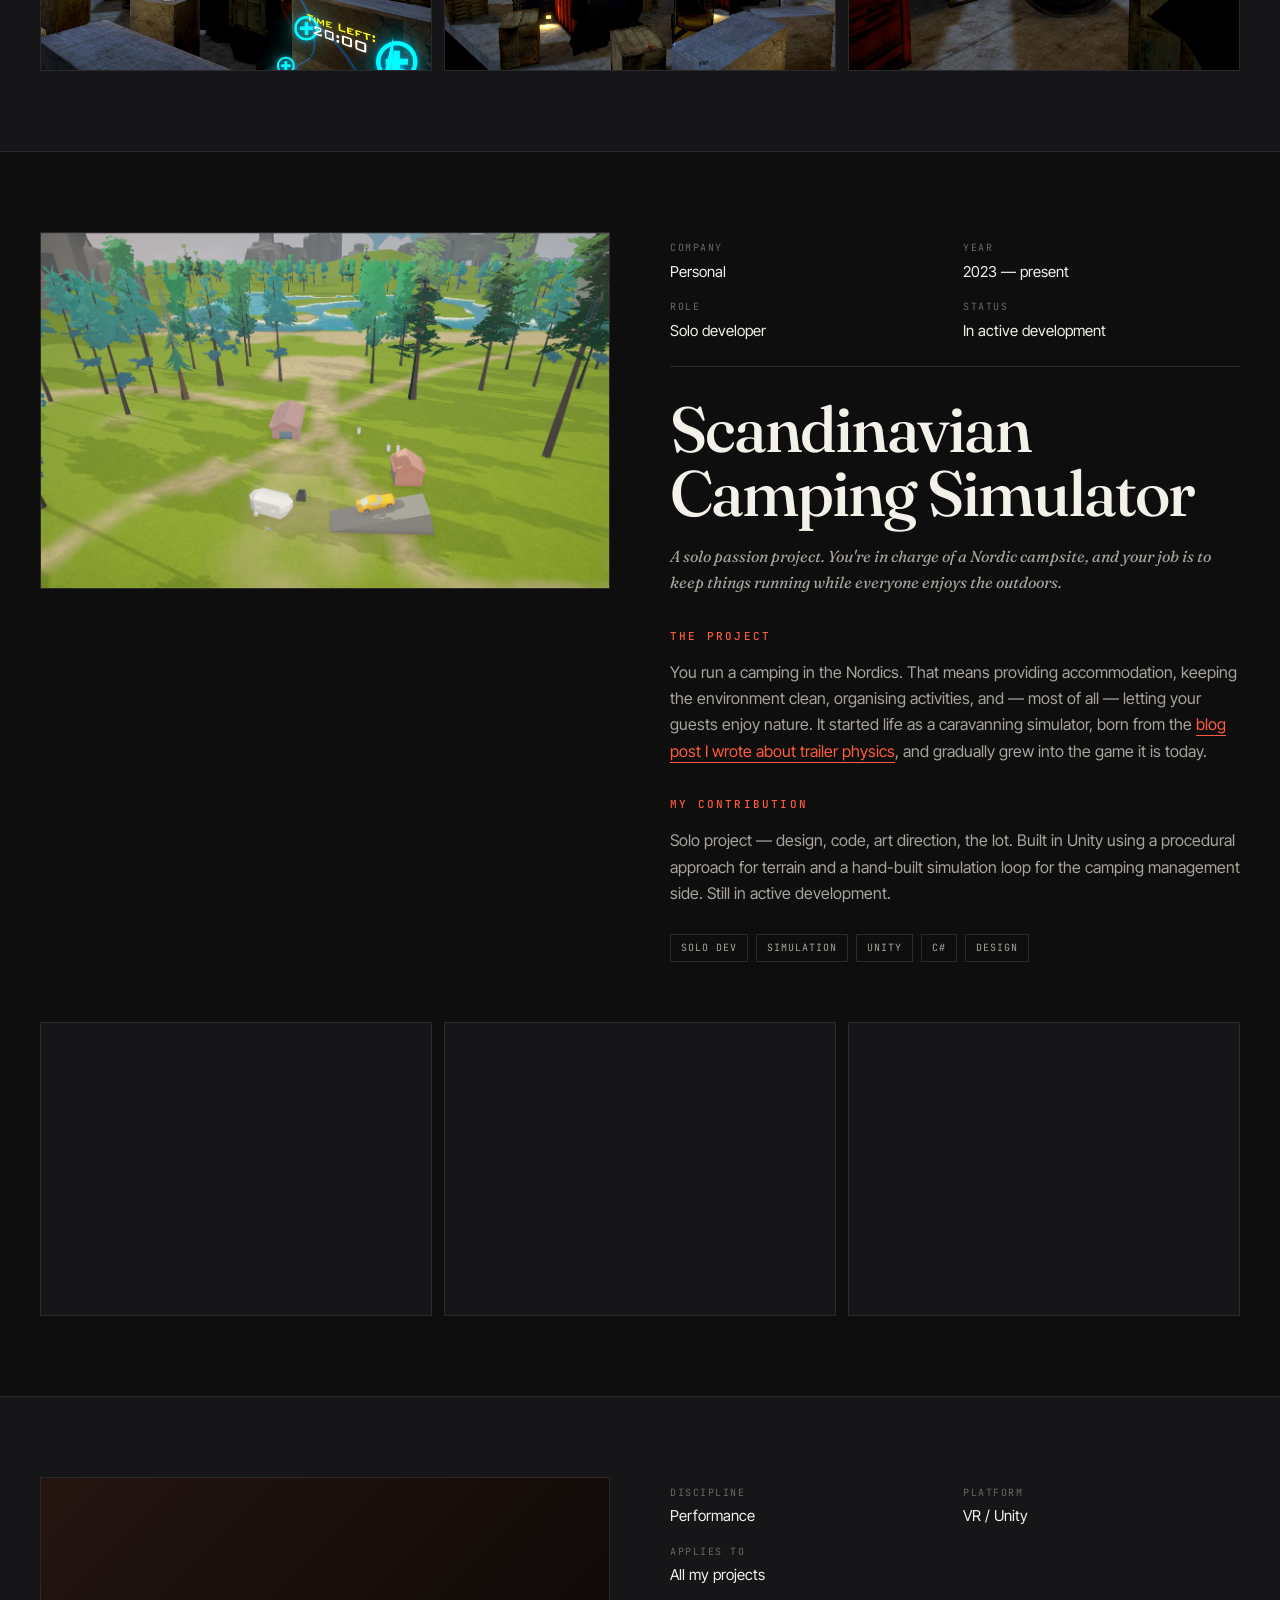
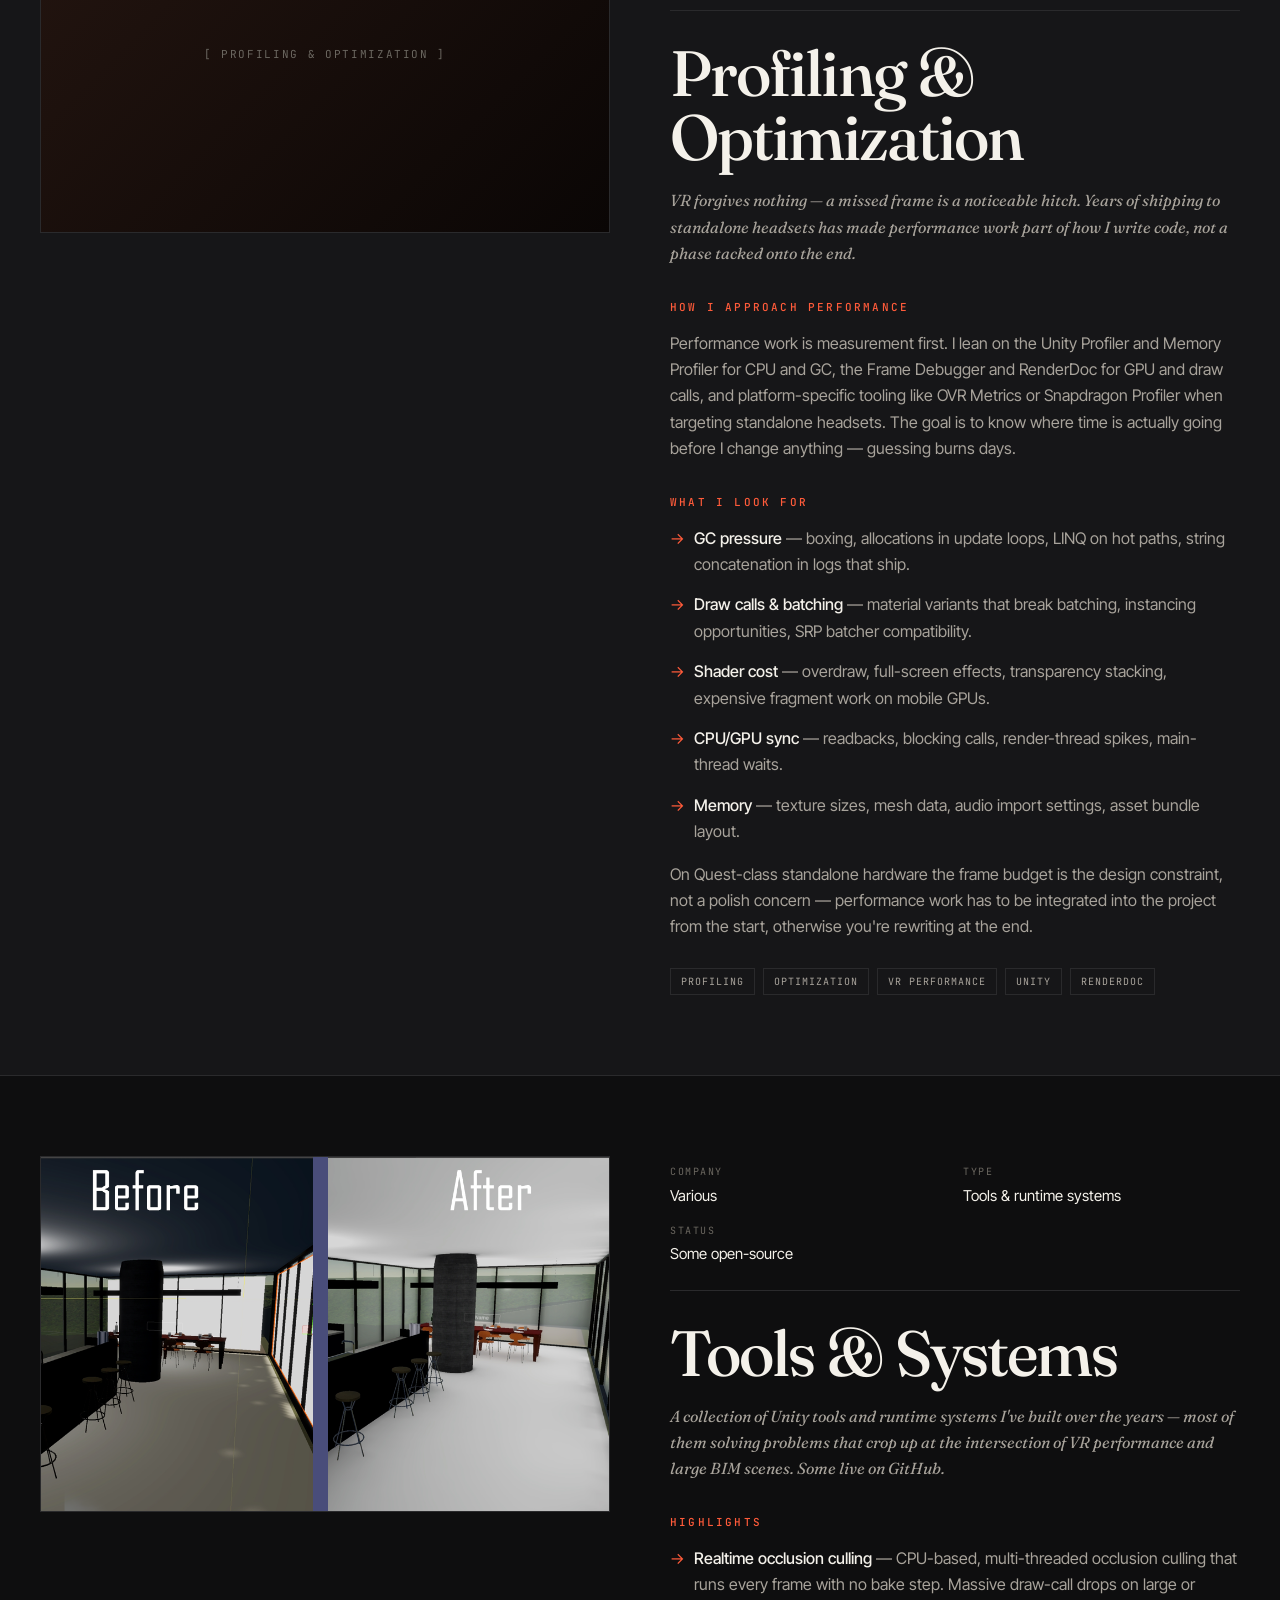
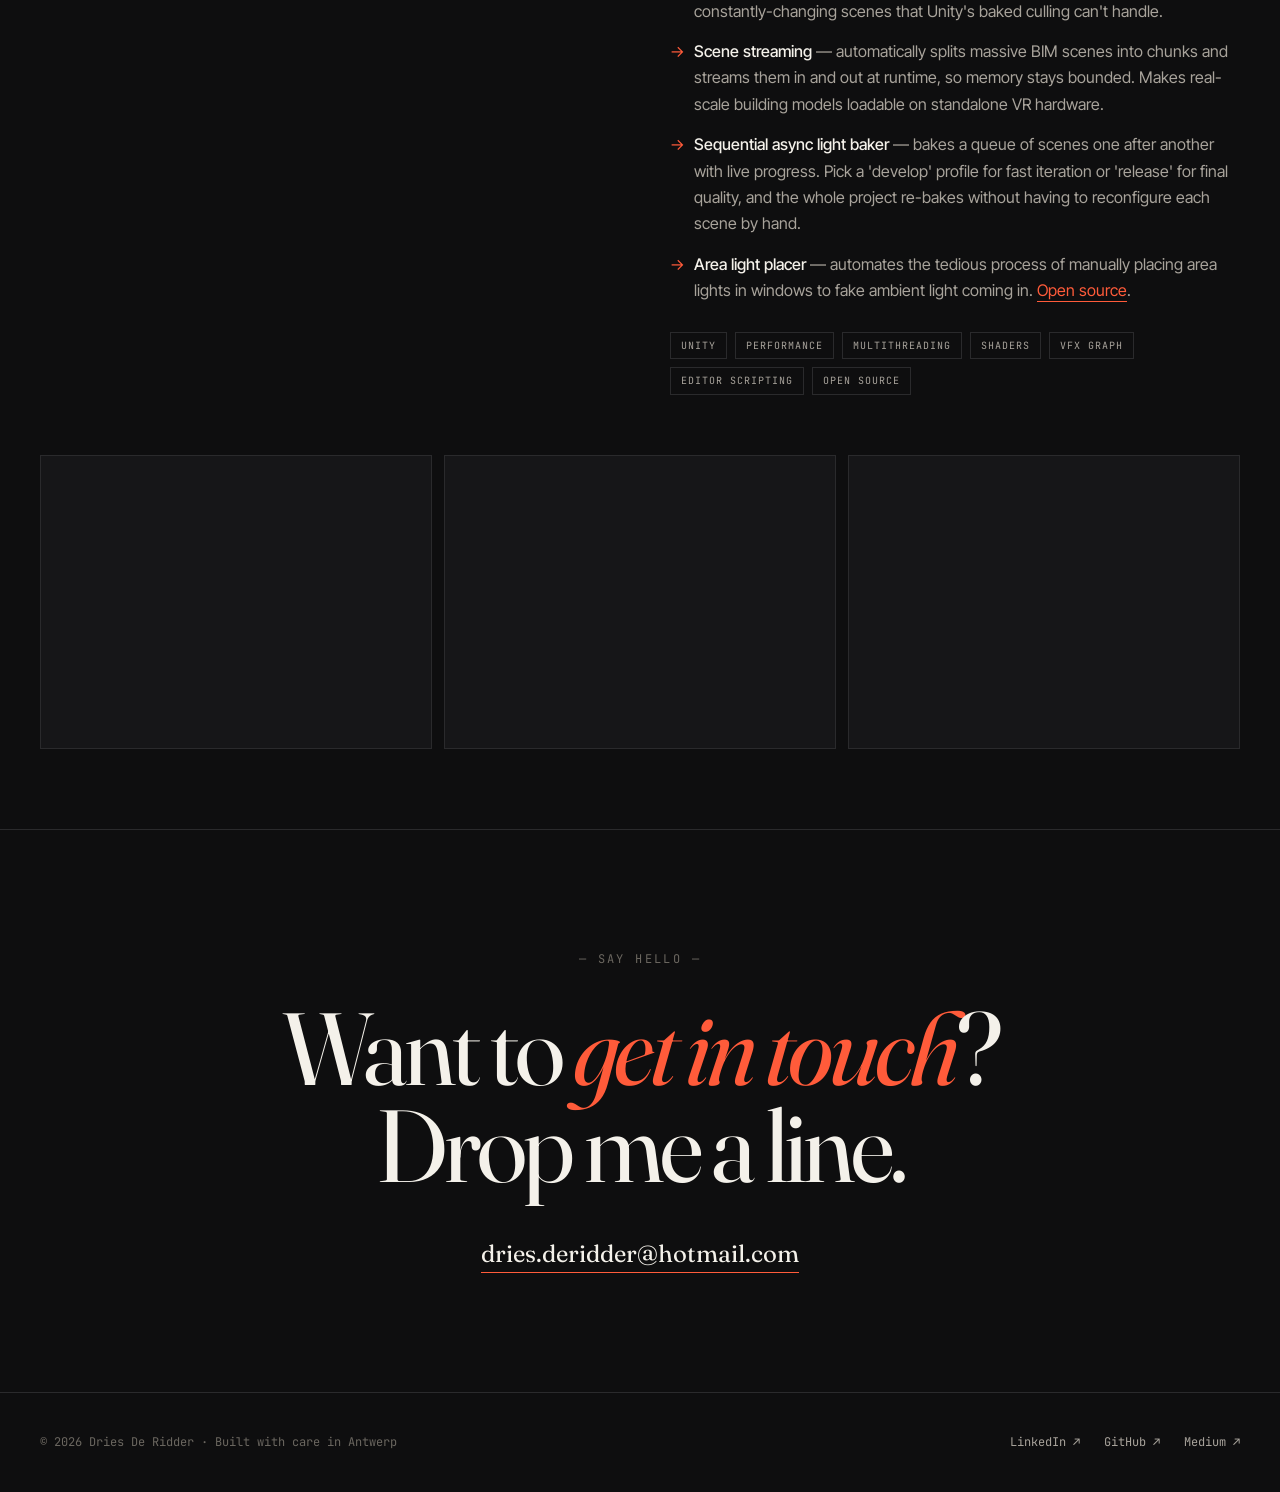
==== commit 2ab3d7e2: "Improves text for Spectr, added sliders and more images" ====
--- a/projects.html
+++ b/projects.html
@@ -37,17 +37,63 @@
 <section class="page-header">
   <a href="index.html" class="back-link">← Back to home</a>
   <h1 class="page-title">Selected <em>work</em></h1>
-  <p class="page-sub">Six projects from the last few years — shipped VR games, an in-house framework that runs most of my studio's work, a personal simulation, and a handful of editor tools.</p>
+  <p class="page-sub">A few projects from the last few years — an in-house framework that runs most of my studio's work, shipped VR games, a personal simulation, performance work that runs through all of it, and a handful of editor tools.</p>
 </section>
 
 <!-- TABLE OF CONTENTS -->
 <nav class="toc">
+  <a href="#spectr">Spectr</a>
   <a href="#blackwood">Blackwood</a>
-  <a href="#spectr">Spectr</a>
   <a href="#cargo">Cargo</a>
   <a href="#scandinavian">Camping Sim</a>
-  <a href="#tools">Editor Tools</a>
+  <a href="#profiling">Profiling &amp; Optimization</a>
+  <a href="#tools">Tools &amp; Systems</a>
 </nav>
+
+<!-- SPECTR -->
+<article class="case" id="spectr">
+  <div class="case-main">
+  <div class="case-hero spectr"></div>
+  <div class="case-body">
+    <div class="case-meta">
+      <div><span class="k">Company</span><span class="v">VR Base</span></div>
+      <div><span class="k">Year</span><span class="v">2020 — present</span></div>
+      <div><span class="k">Role</span><span class="v">Co-creator</span></div>
+      <div><span class="k">Type</span><span class="v">Internal framework</span></div>
+    </div>
+    <h2 class="case-name">Spectr</h2>
+    <p class="case-lede">What started as an architectural BIM viewer in VR has grown into the modular framework behind nearly everything VR Base ships — industrial simulations for major clients, in-house games, and the BIM collaboration tool that kicked the whole thing off.</p>
+
+    <h3 class="case-h3">Where it started</h3>
+    <p>Spectr began as <strong>Spectr BIM</strong> — a way for architectural clients to upload their BIM models to our platform and step inside them in VR or through a web stream. The experience is multiplayer: you and your collaborators walk through the model together, change materials, hide or highlight structural elements like walls and pipes, take measurements, and record sessions for later review.</p>
+
+    <h3 class="case-h3">Where it is today</h3>
+    <p>That BIM-viewer core grew into something much broader. Today, Spectr is the framework behind a wide catalogue of work — industrial simulations and interactive collaboration tools for clients including Kellanova, Mars, DEME, Lantis, and SPIE. Every client project shares the same Spectr foundation but layers custom code on top, so we ship bespoke experiences without rebuilding the common systems each time. The same framework also powers in-house VR Base games like Temple of Puchino and Nautilus.</p>
+
+    <h3 class="case-h3">My contribution</h3>
+    <p>In 2020 we laid the foundation for what Spectr is today. We started with a team of three and have continued developing it as the studio has grown past nine developers. I laid the groundwork for the modular architecture, implemented the multiplayer framework, built tools that automate repetitive setup, and helped design the feature-selection system that lets each project opt into exactly what it needs — locomotion, interaction, hardware integrations, BIM tooling — without dragging the rest along. That modularity is what makes the per-client custom-code approach viable at the scale we now run it.</p>
+
+    <div class="case-tags">
+      <span class="tag">Architecture</span>
+      <span class="tag">Modularity</span>
+      <span class="tag">Multiplayer</span>
+      <span class="tag">BIM</span>
+      <span class="tag">Industry</span>
+      <span class="tag">Unity</span>
+      <span class="tag">C#</span>
+    </div>
+  </div>
+  </div>
+  <div class="case-gallery single">
+    <figure><img src="images/spectr-1.jpg" alt="Spectr — same room shown with two different floor materials, demonstrating Spectr's live material-change feature" loading="lazy" onerror="this.style.display='none'"></figure>
+    <figure><img src="images/spectr-2.png" alt="Spectr — interior scene captured inside the framework" loading="lazy" onerror="this.style.display='none'"></figure>
+    <figure class="compare-slider" data-compare>
+      <img class="compare-img compare-base" src="images/spectr-3-night.jpg" alt="Spectr — same industrial loft shown at night; drag the handle to reveal the daylight version">
+      <div class="compare-overlay"><img class="compare-img" src="images/spectr-3-day.jpg" alt=""></div>
+      <div class="compare-handle" aria-hidden="true"><span class="compare-knob"></span></div>
+    </figure>
+  </div>
+</article>
 
 <!-- BLACKWOOD -->
 <article class="case" id="blackwood">
@@ -87,46 +133,6 @@
   </div>
 </article>
 
-<!-- SPECTR -->
-<article class="case" id="spectr">
-  <div class="case-main">
-  <div class="case-hero spectr">
-    <div class="case-hero-placeholder">[ Spectr framework visual ]</div>
-  </div>
-  <div class="case-body">
-    <div class="case-meta">
-      <div><span class="k">Company</span><span class="v">VR Base</span></div>
-      <div><span class="k">Year</span><span class="v">2020 — present</span></div>
-      <div><span class="k">Role</span><span class="v">Co-creator</span></div>
-      <div><span class="k">Type</span><span class="v">Internal framework</span></div>
-    </div>
-    <h2 class="case-name">Spectr</h2>
-    <p class="case-lede">An in-house modular VR framework that now powers nearly every project at VR Base.</p>
-
-    <h3 class="case-h3">The project</h3>
-    <p>Spectr lets developers quickly prototype and build VR games or simulations on top of a stable, shared foundation. Its modular structure means each project can opt in only to the features it needs — multiplayer, locomotion, interaction systems, hardware integrations — without dragging the rest along.</p>
-
-    <h3 class="case-h3">My contribution</h3>
-    <p>In 2020 we laid the foundation for what Spectr is today. We started with a team of three and have continued developing it as the studio has grown to more than nine developers.</p>
-    <p>I laid the groundwork for the modular architecture itself, implemented the multiplayer framework, built tools that automate repetitive setup tasks, and helped design the feature-selection system that lets each project pick and choose.</p>
-    <p>Today, Spectr is the foundation for almost every in-house solution at VR Base, including The Hazard Factory and the studio's wider VR Base catalogue.</p>
-
-    <div class="case-tags">
-      <span class="tag">Architecture</span>
-      <span class="tag">Tooling</span>
-      <span class="tag">Multiplayer</span>
-      <span class="tag">Unity</span>
-      <span class="tag">C#</span>
-    </div>
-  </div>
-  </div>
-  <div class="case-gallery">
-    <figure><img src="images/spectr-1.jpg" alt="Spectr framework screenshot 1" loading="lazy" onerror="this.style.display='none'"></figure>
-    <figure><img src="images/spectr-2.jpg" alt="Spectr framework screenshot 2" loading="lazy" onerror="this.style.display='none'"></figure>
-    <figure><img src="images/spectr-3.jpg" alt="Spectr framework screenshot 3" loading="lazy" onerror="this.style.display='none'"></figure>
-  </div>
-</article>
-
 <!-- CARGO -->
 <article class="case" id="cargo">
   <div class="case-main">
@@ -200,28 +206,70 @@
   </div>
 </article>
 
-<!-- EDITOR TOOLS -->
+<!-- PROFILING & OPTIMIZATION -->
+<article class="case" id="profiling">
+  <div class="case-main">
+  <div class="case-hero profiling">
+    <div class="case-hero-placeholder">[ Profiling &amp; Optimization ]</div>
+  </div>
+  <div class="case-body">
+    <div class="case-meta">
+      <div><span class="k">Discipline</span><span class="v">Performance</span></div>
+      <div><span class="k">Platform</span><span class="v">VR / Unity</span></div>
+      <div><span class="k">Applies to</span><span class="v">All my projects</span></div>
+    </div>
+    <h2 class="case-name">Profiling &amp; Optimization</h2>
+    <p class="case-lede">VR forgives nothing — a missed frame is a noticeable hitch. Years of shipping to standalone headsets has made performance work part of how I write code, not a phase tacked onto the end.</p>
+
+    <h3 class="case-h3">How I approach performance</h3>
+    <p>Performance work is measurement first. I lean on the Unity Profiler and Memory Profiler for CPU and GC, the Frame Debugger and RenderDoc for GPU and draw calls, and platform-specific tooling like OVR Metrics or Snapdragon Profiler when targeting standalone headsets. The goal is to know where time is actually going before I change anything — guessing burns days.</p>
+
+    <h3 class="case-h3">What I look for</h3>
+    <ul class="case-list">
+      <li><strong>GC pressure</strong> — boxing, allocations in update loops, LINQ on hot paths, string concatenation in logs that ship.</li>
+      <li><strong>Draw calls &amp; batching</strong> — material variants that break batching, instancing opportunities, SRP batcher compatibility.</li>
+      <li><strong>Shader cost</strong> — overdraw, full-screen effects, transparency stacking, expensive fragment work on mobile GPUs.</li>
+      <li><strong>CPU/GPU sync</strong> — readbacks, blocking calls, render-thread spikes, main-thread waits.</li>
+      <li><strong>Memory</strong> — texture sizes, mesh data, audio import settings, asset bundle layout.</li>
+    </ul>
+    <p>On Quest-class standalone hardware the frame budget is the design constraint, not a polish concern — performance work has to be integrated into the project from the start, otherwise you're rewriting at the end.</p>
+
+    <div class="case-tags">
+      <span class="tag">Profiling</span>
+      <span class="tag">Optimization</span>
+      <span class="tag">VR Performance</span>
+      <span class="tag">Unity</span>
+      <span class="tag">RenderDoc</span>
+    </div>
+  </div>
+  </div>
+</article>
+
+<!-- TOOLS & SYSTEMS -->
 <article class="case" id="tools">
   <div class="case-main">
   <div class="case-hero tools"></div>
   <div class="case-body">
     <div class="case-meta">
       <div><span class="k">Company</span><span class="v">Various</span></div>
-      <div><span class="k">Type</span><span class="v">Unity editor tools</span></div>
+      <div><span class="k">Type</span><span class="v">Tools &amp; runtime systems</span></div>
       <div><span class="k">Status</span><span class="v">Some open-source</span></div>
     </div>
-    <h2 class="case-name">Editor Tools</h2>
-    <p class="case-lede">A collection of Unity editor tools I've built over the years. Some live on GitHub.</p>
+    <h2 class="case-name">Tools &amp; Systems</h2>
+    <p class="case-lede">A collection of Unity tools and runtime systems I've built over the years — most of them solving problems that crop up at the intersection of VR performance and large BIM scenes. Some live on GitHub.</p>
 
     <h3 class="case-h3">Highlights</h3>
     <ul class="case-list">
+      <li><strong>Realtime occlusion culling</strong> — CPU-based, multi-threaded occlusion culling that runs every frame with no bake step. Massive draw-call drops on large or constantly-changing scenes that Unity's baked culling can't handle.</li>
+      <li><strong>Scene streaming</strong> — automatically splits massive BIM scenes into chunks and streams them in and out at runtime, so memory stays bounded. Makes real-scale building models loadable on standalone VR hardware.</li>
+      <li><strong>Sequential async light baker</strong> — bakes a queue of scenes one after another with live progress. Pick a 'develop' profile for fast iteration or 'release' for final quality, and the whole project re-bakes without having to reconfigure each scene by hand.</li>
       <li><strong>Area light placer</strong> — automates the tedious process of manually placing area lights in windows to fake ambient light coming in. <a href="https://github.com/DriesDeRidder/Unity-BakeryAreaLightTool" class="inline-link" target="_blank" rel="noopener">Open source</a>.</li>
-      <li><strong>BIM scaler &amp; combiner</strong> — automatically creates a scaled model of a BIM file and fits it into your desired bounds. You can combine meshes to improve draw calls, unify materials for performance and a consistent look, add a dissection shader with a cross-section slider, and apply a futuristic VFX-hologram effect using VFX Graph and graphics buffers.</li>
-      <li><strong>BIM metadata filter</strong> — lets you hide, highlight, and select objects within the editor based on the BIM metadata from your BIM software of choice.</li>
     </ul>
 
     <div class="case-tags">
       <span class="tag">Unity</span>
+      <span class="tag">Performance</span>
+      <span class="tag">Multithreading</span>
       <span class="tag">Shaders</span>
       <span class="tag">VFX Graph</span>
       <span class="tag">Editor Scripting</span>
@@ -252,5 +300,32 @@
   </div>
 </footer>
 
+<script>
+  document.querySelectorAll('[data-compare]').forEach(el => {
+    const overlay = el.querySelector('.compare-overlay');
+    const handle  = el.querySelector('.compare-handle');
+    const setSplit = (pct) => {
+      pct = Math.max(0, Math.min(100, pct));
+      overlay.style.clipPath = `inset(0 ${100 - pct}% 0 0)`;
+      handle.style.left = pct + '%';
+    };
+    let dragging = false;
+    const move = (e) => {
+      if (!dragging) return;
+      const rect = el.getBoundingClientRect();
+      setSplit(((e.clientX - rect.left) / rect.width) * 100);
+    };
+    el.addEventListener('pointerdown', (e) => {
+      dragging = true;
+      el.setPointerCapture(e.pointerId);
+      move(e);
+    });
+    el.addEventListener('pointermove', move);
+    const stop = () => { dragging = false; };
+    el.addEventListener('pointerup', stop);
+    el.addEventListener('pointercancel', stop);
+  });
+</script>
+
 </body>
 </html>
--- a/styles.css
+++ b/styles.css
@@ -432,9 +432,10 @@
 
 /* Project images — fall back to gradient if image missing */
 .project-img.blackwood { background: url("images/blackwood.jpg") center/cover no-repeat, linear-gradient(135deg, #2a1410 0%, #0a0507 100%); }
-.project-img.spectr { background: linear-gradient(135deg, #0f2024 0%, #060d10 100%); }
+.project-img.spectr { background: url("images/spectr.jpg") center/cover no-repeat, linear-gradient(135deg, #0f2024 0%, #060d10 100%); }
 .project-img.cargo { background: url("images/cargo.jpg") center/cover no-repeat, linear-gradient(135deg, #1f1a14 0%, #0a0807 100%); }
 .project-img.camp { background: url("images/scandinavianCampingSite.png") center/cover no-repeat, linear-gradient(135deg, #14201a 0%, #060a08 100%); }
+.project-img.profiling { background: linear-gradient(135deg, #241510 0%, #0a0605 100%); }
 .project-img.tools { background: url("images/lightBakeTool.png") center/cover no-repeat, linear-gradient(135deg, #20201a 0%, #0a0a07 100%); }
 
 .project-body { padding: 28px; }
@@ -740,9 +741,10 @@
   top: 140px;
 }
 .case-hero.blackwood { background: url("images/blackwood.jpg") center/cover no-repeat, linear-gradient(135deg, #2a1410 0%, #0a0507 100%); }
-.case-hero.spectr { background: linear-gradient(135deg, #0f2024 0%, #060d10 100%); }
+.case-hero.spectr { background: url("images/spectr.jpg") center/cover no-repeat, linear-gradient(135deg, #0f2024 0%, #060d10 100%); }
 .case-hero.cargo { background: url("images/cargo.jpg") center/cover no-repeat, linear-gradient(135deg, #1f1a14 0%, #0a0807 100%); }
 .case-hero.camp { background: url("images/scandinavianCampingSite.png") center/cover no-repeat, linear-gradient(135deg, #14201a 0%, #060a08 100%); }
+.case-hero.profiling { background: linear-gradient(135deg, #241510 0%, #0a0605 100%); }
 .case-hero.tools { background: url("images/lightBakeTool.png") center/cover no-repeat, linear-gradient(135deg, #20201a 0%, #0a0a07 100%); }
 .case-hero-placeholder {
   position: absolute;
@@ -874,6 +876,67 @@
   height: 100%;
   object-fit: cover;
   display: block;
+}
+.case-gallery.single { grid-template-columns: 1fr; }
+.case-gallery.single figure { aspect-ratio: auto; }
+.case-gallery.single img { height: auto; }
+
+/* Before/after compare slider */
+.compare-slider {
+  position: relative;
+  margin: 0;
+  overflow: hidden;
+  user-select: none;
+  touch-action: none;
+  border: 1px solid var(--line);
+  background: var(--bg-elev);
+  cursor: ew-resize;
+}
+.compare-slider .compare-img {
+  display: block;
+  width: 100%;
+  height: auto;
+}
+.compare-slider .compare-overlay {
+  position: absolute;
+  inset: 0;
+  clip-path: inset(0 50% 0 0);
+}
+.compare-slider .compare-overlay .compare-img {
+  width: 100%;
+  height: 100%;
+  object-fit: cover;
+}
+.compare-slider .compare-handle {
+  position: absolute;
+  top: 0;
+  bottom: 0;
+  left: 50%;
+  width: 2px;
+  background: rgba(255, 255, 255, 0.9);
+  transform: translateX(-1px);
+  pointer-events: none;
+  box-shadow: 0 0 0 1px rgba(0, 0, 0, 0.25);
+}
+.compare-slider .compare-knob {
+  position: absolute;
+  top: 50%;
+  left: 50%;
+  transform: translate(-50%, -50%);
+  width: 44px;
+  height: 44px;
+  border-radius: 50%;
+  background: rgba(255, 255, 255, 0.95);
+  color: #111;
+  display: flex;
+  align-items: center;
+  justify-content: center;
+  box-shadow: 0 2px 10px rgba(0, 0, 0, 0.35);
+}
+.compare-slider .compare-knob::before {
+  content: '\21C6';
+  font-size: 18px;
+  line-height: 1;
 }
 
 /* ===== RESPONSIVE ===== */
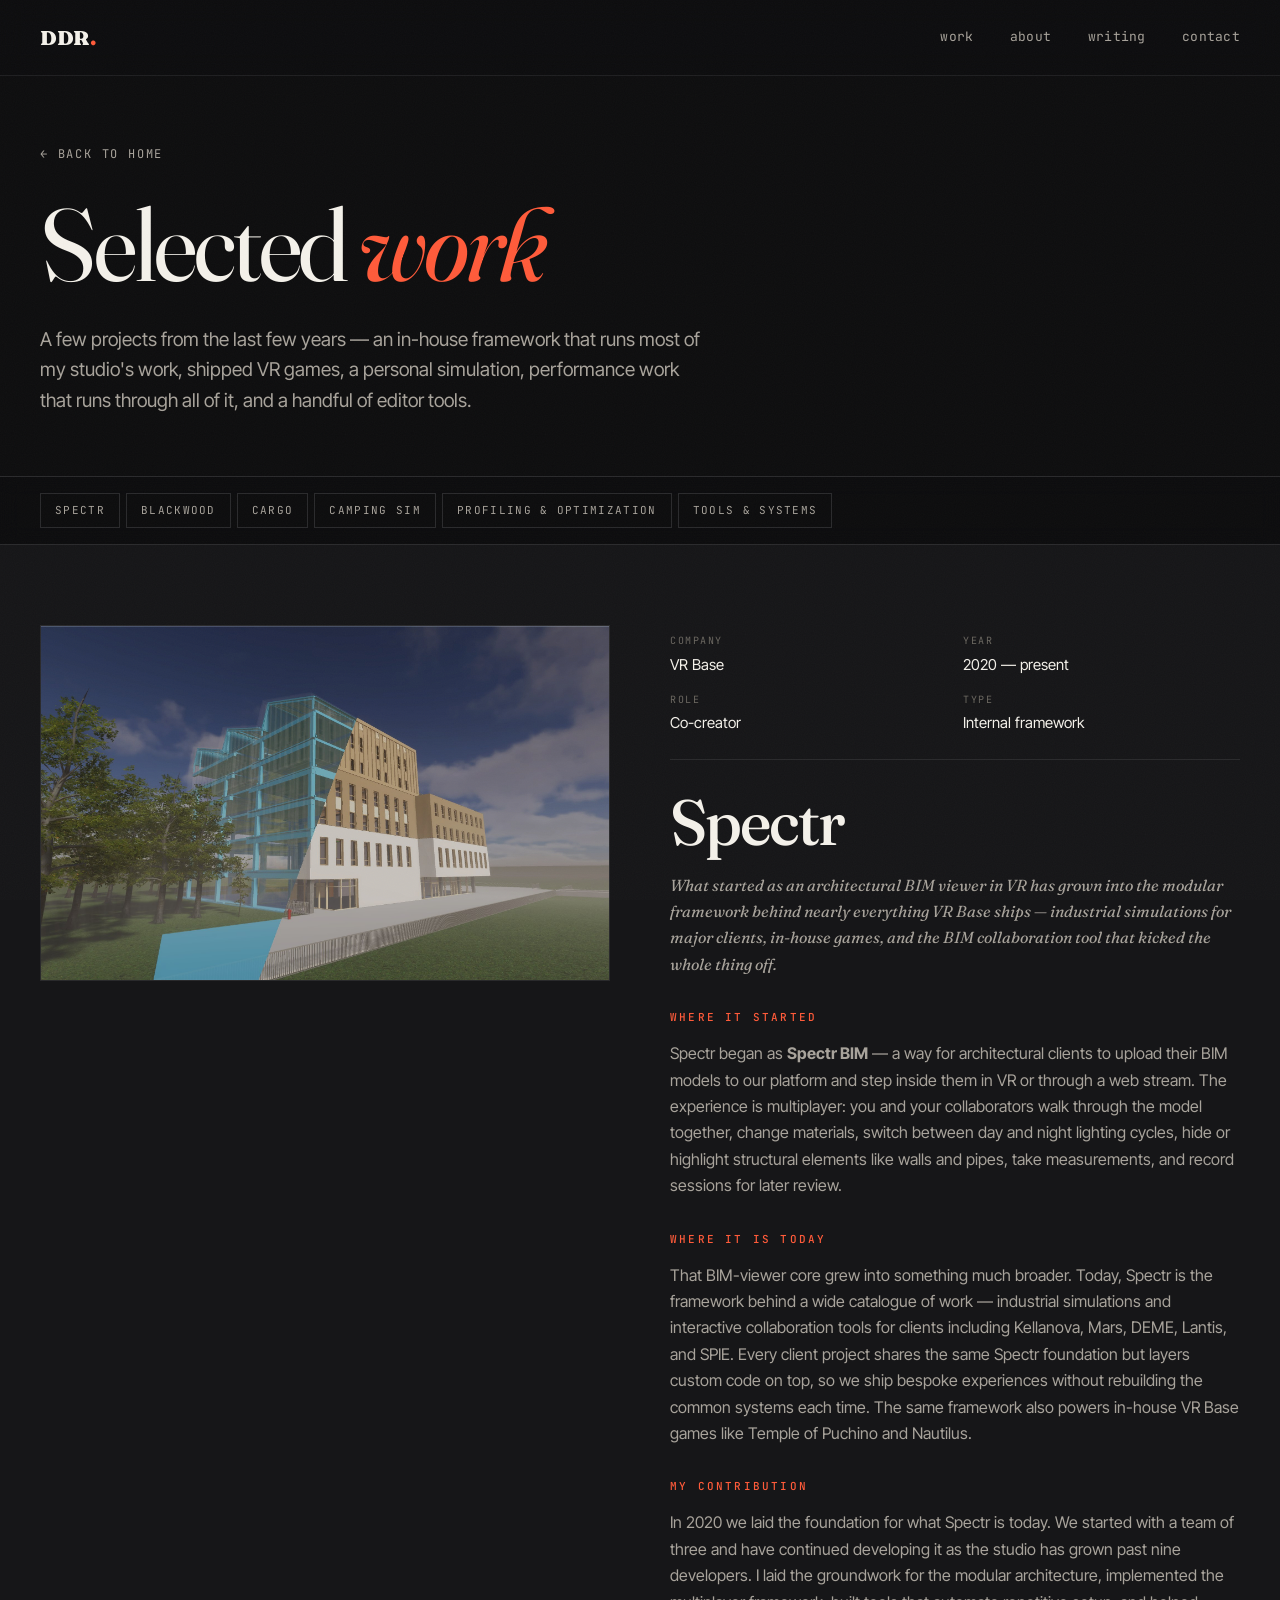
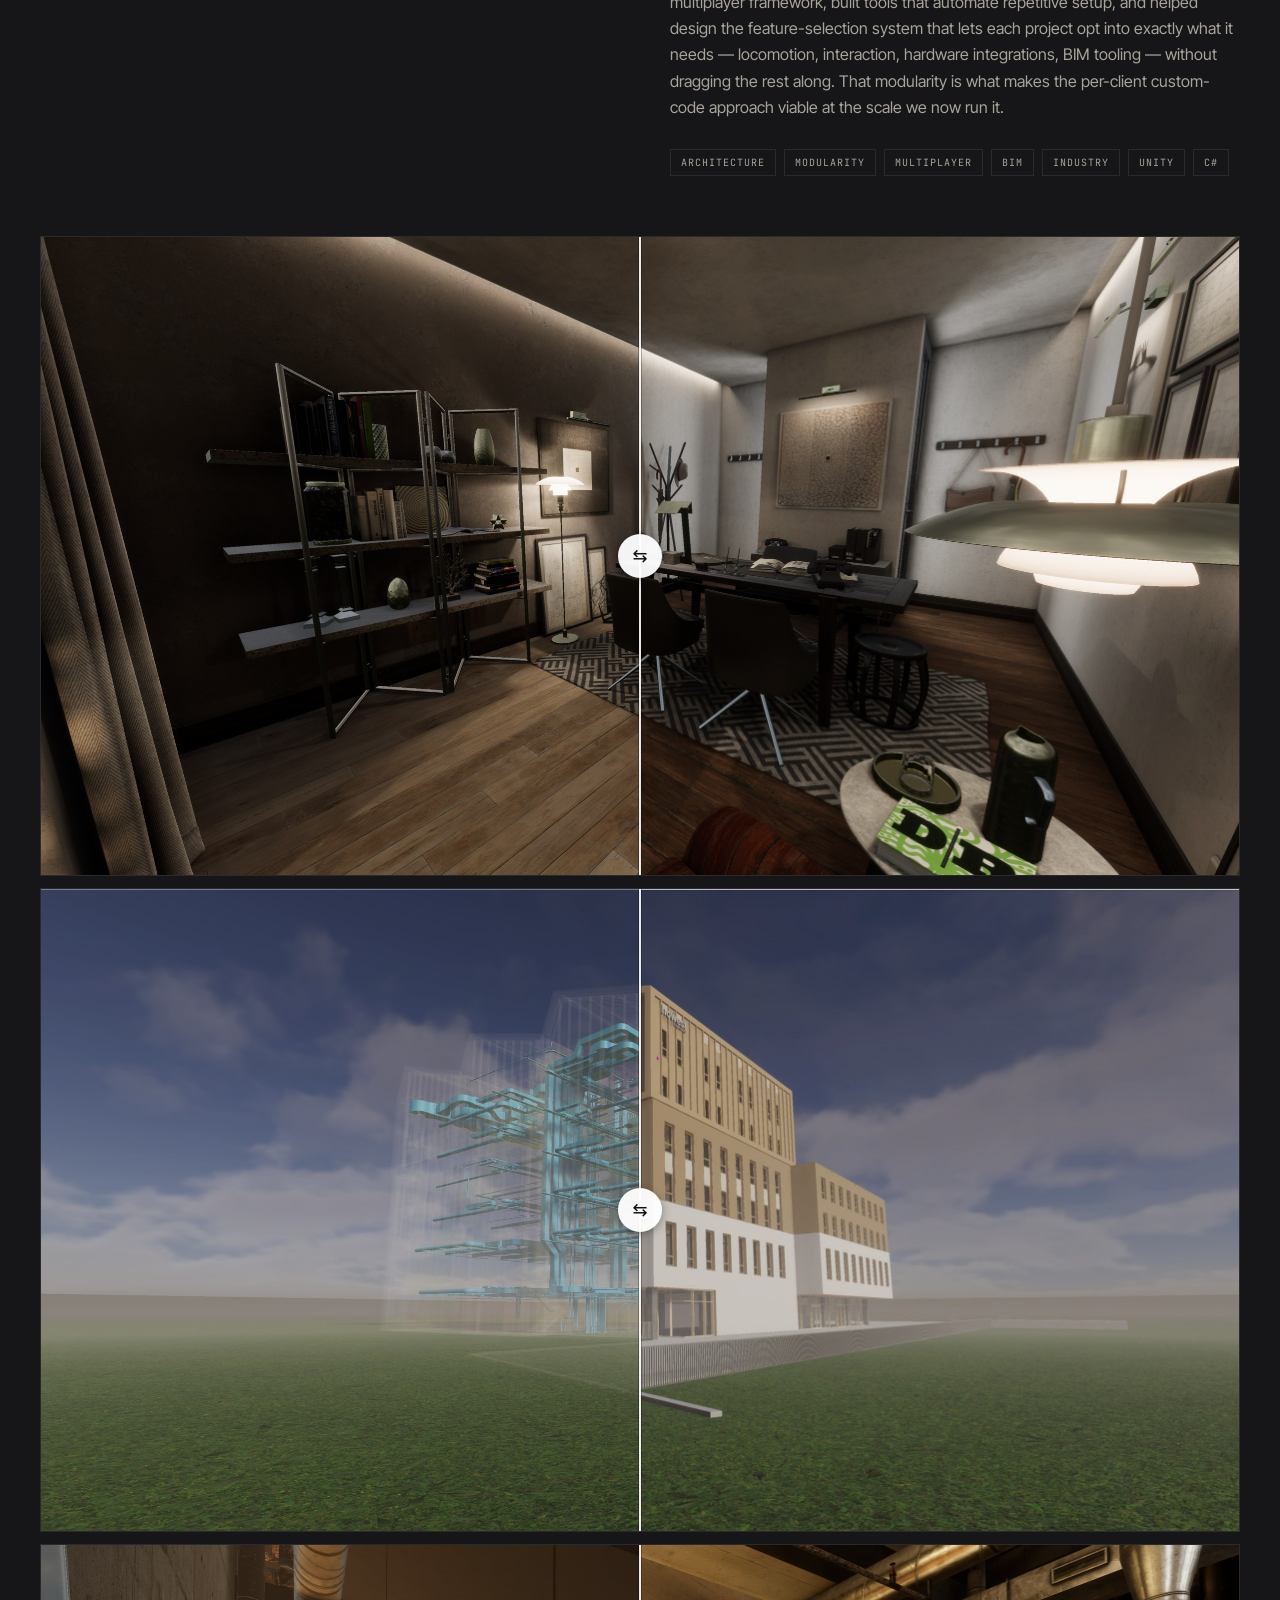
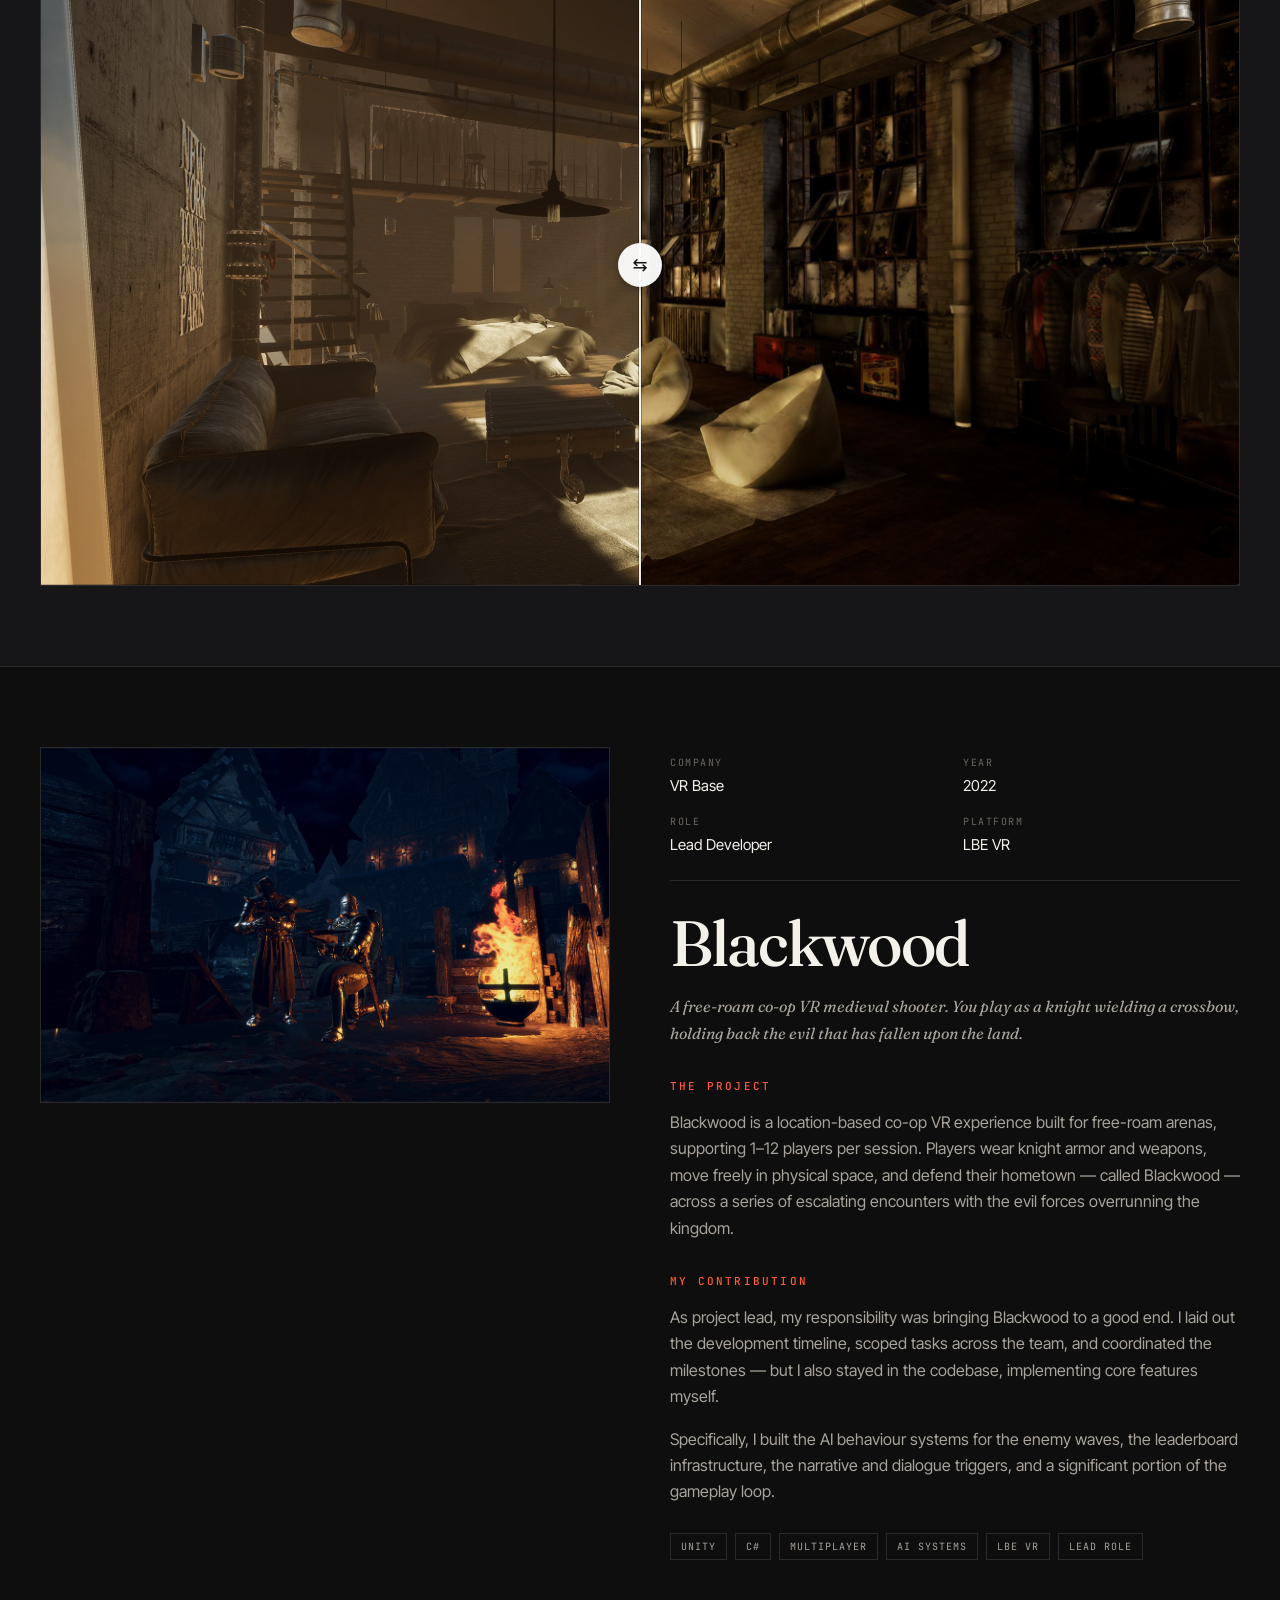
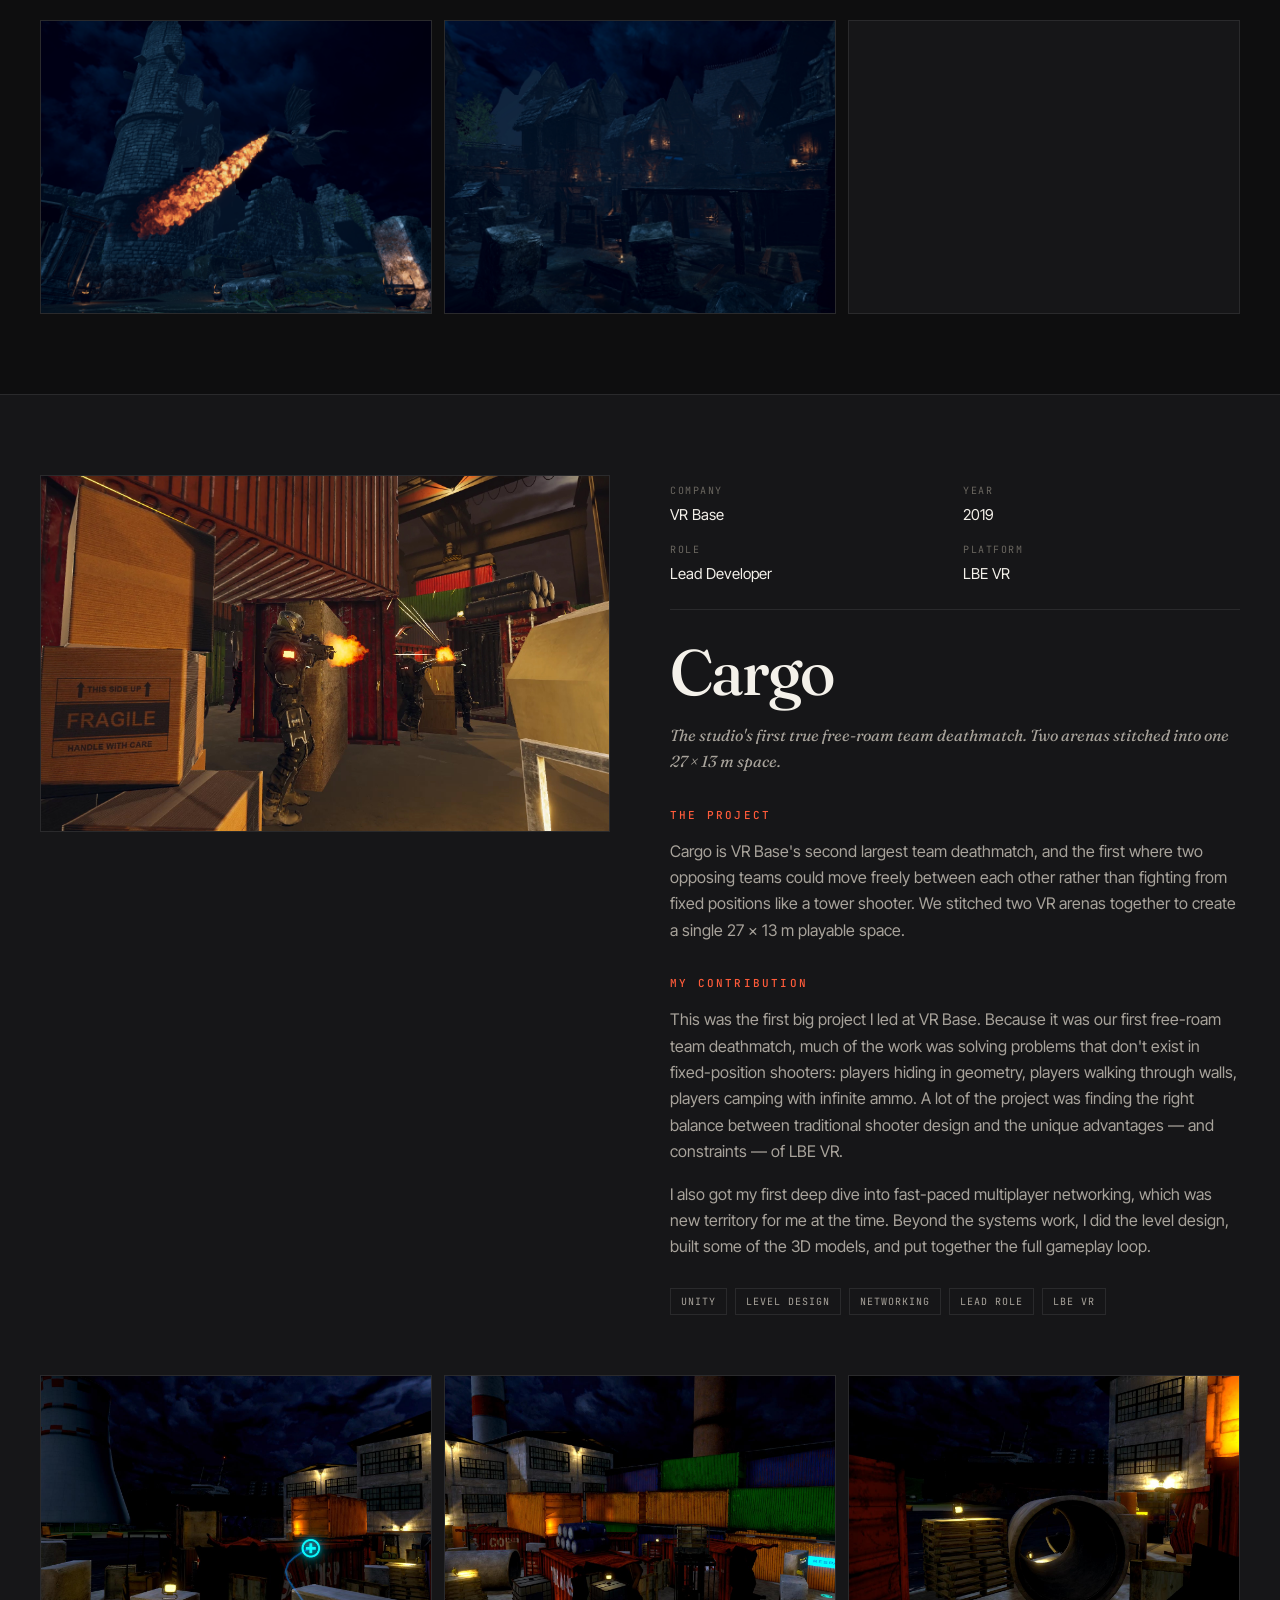
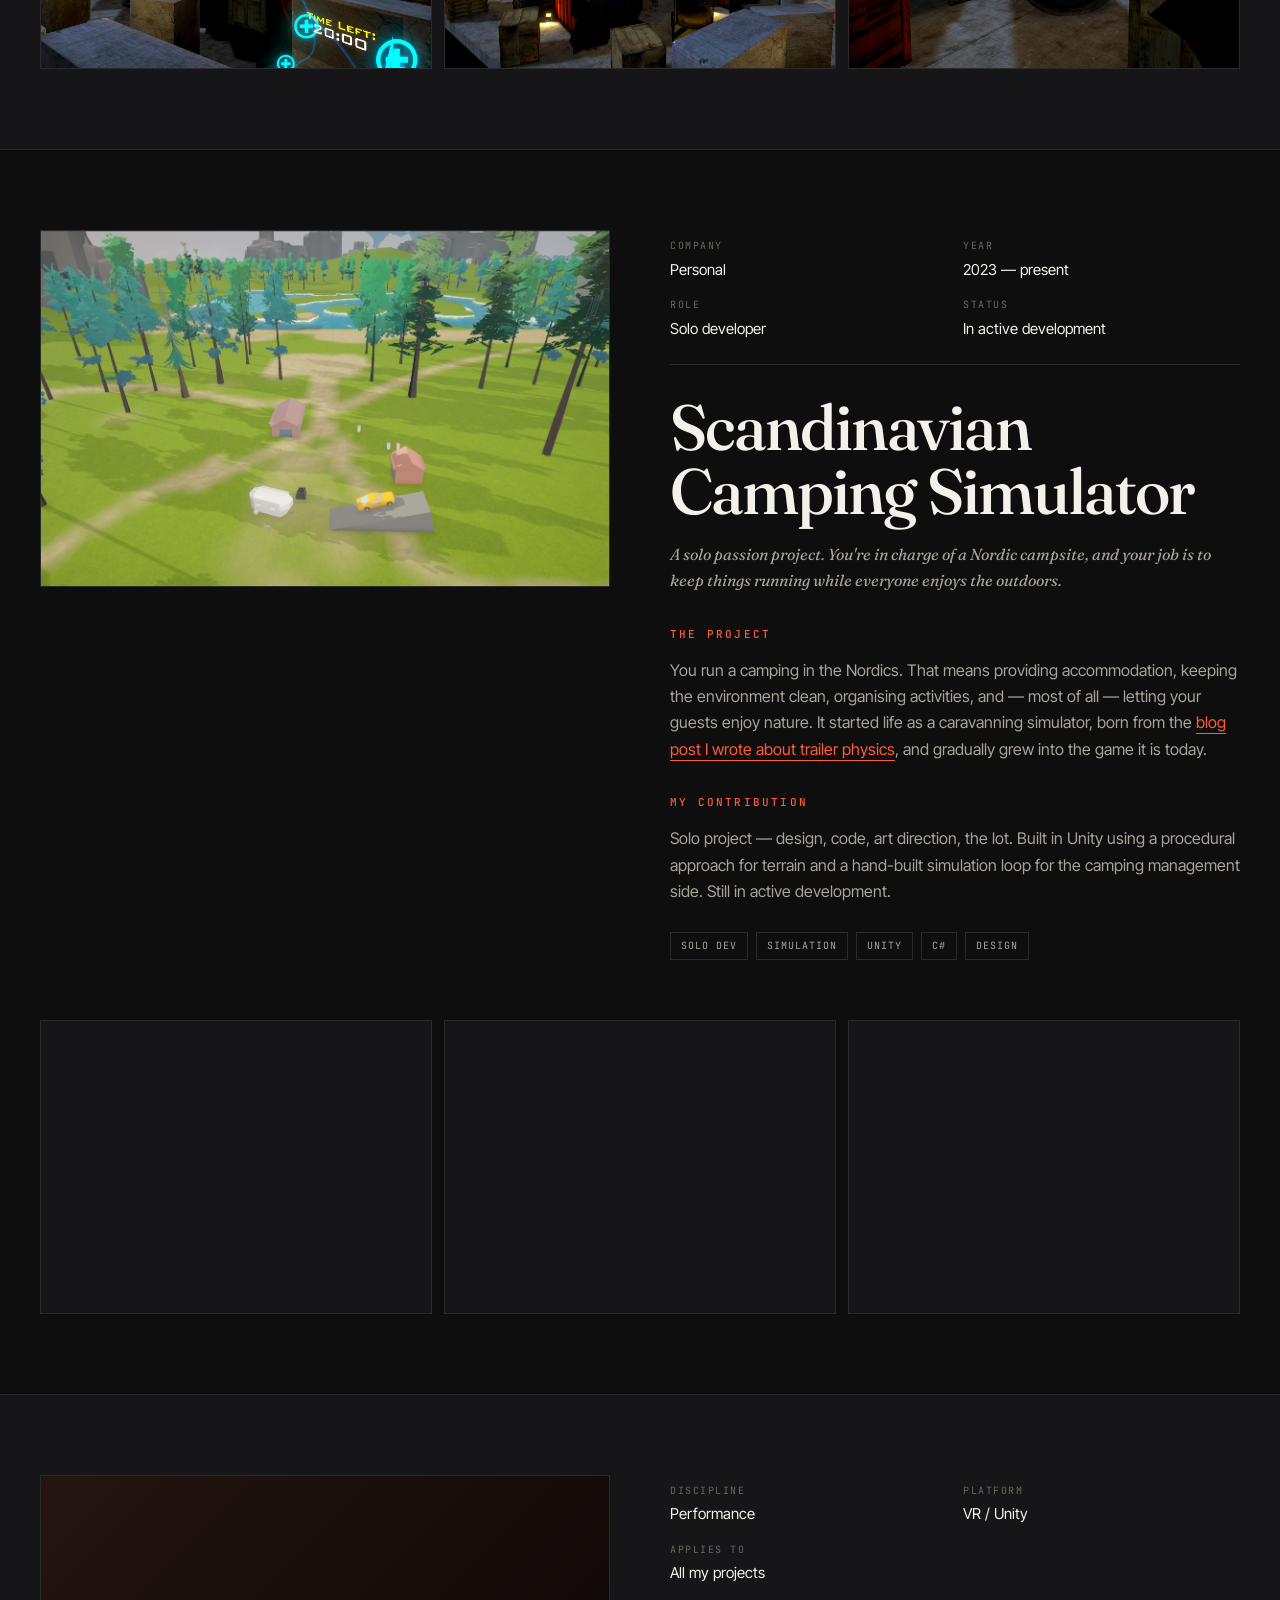
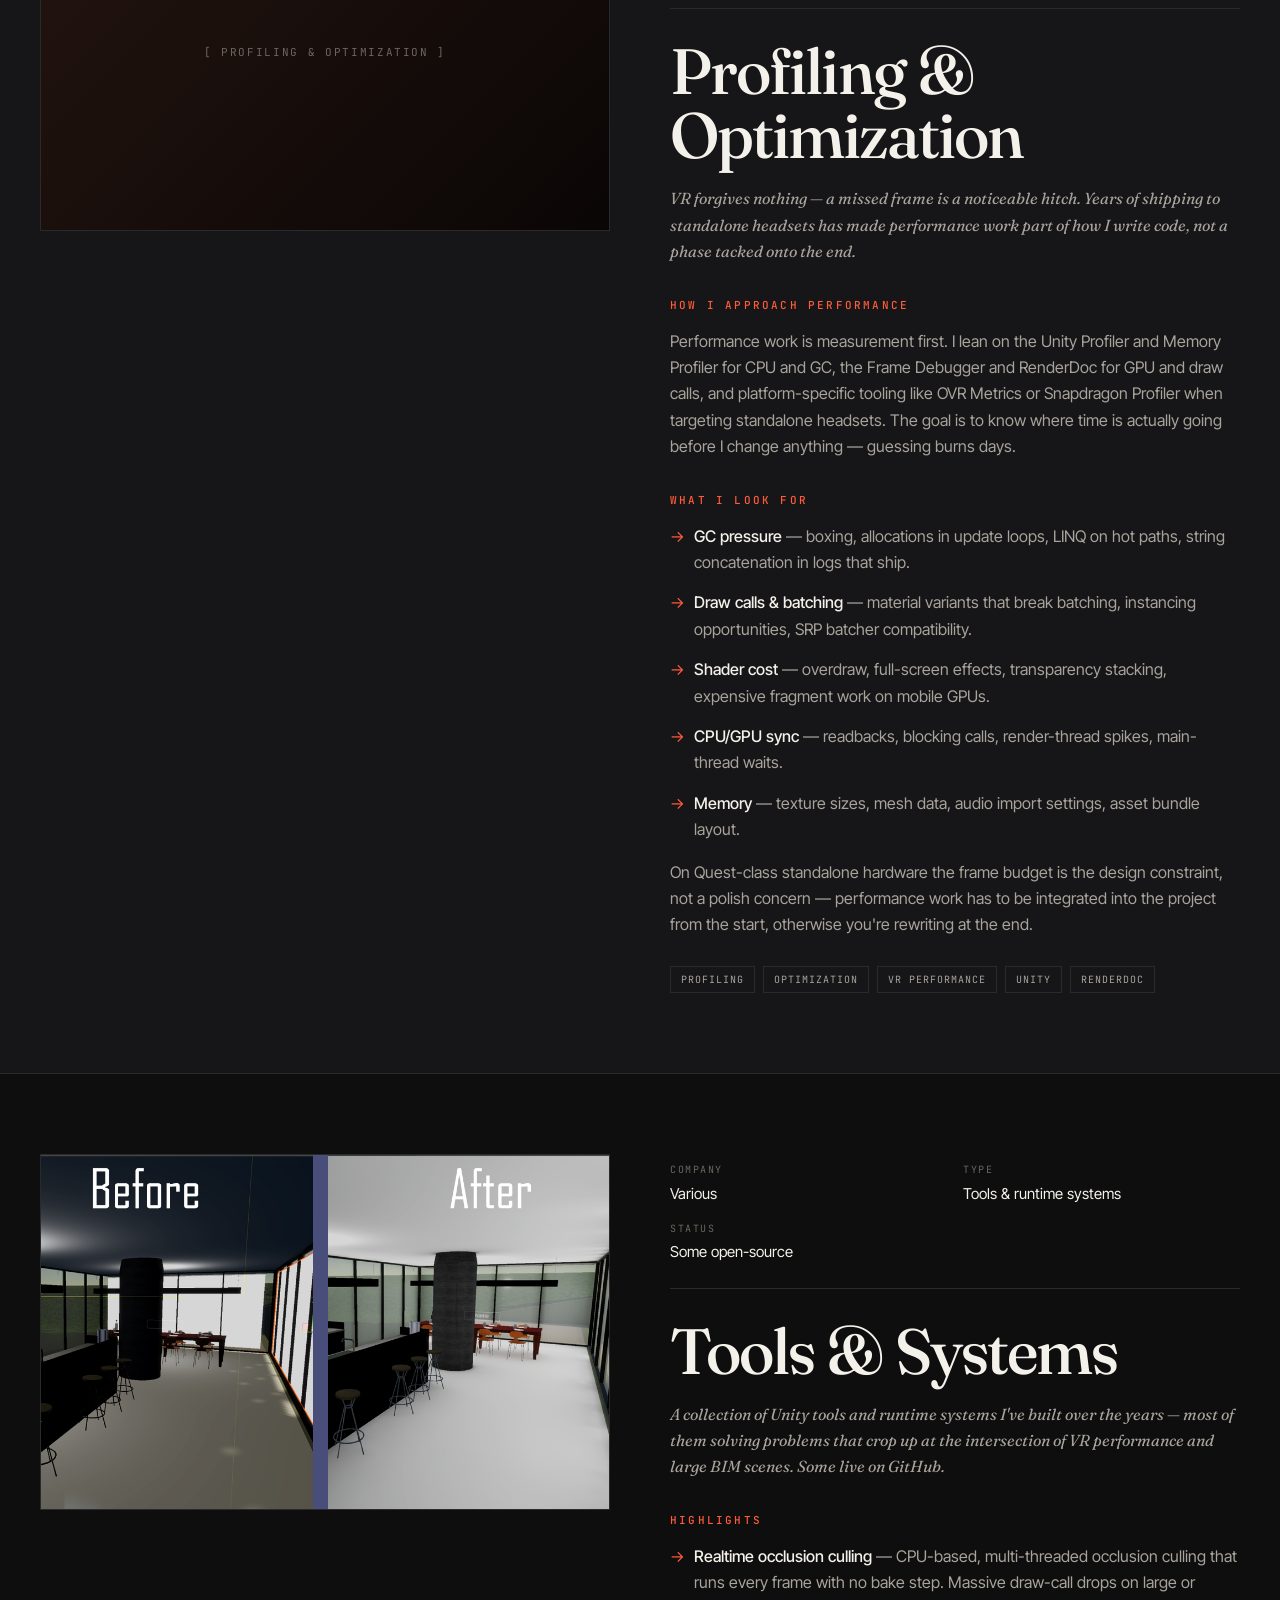
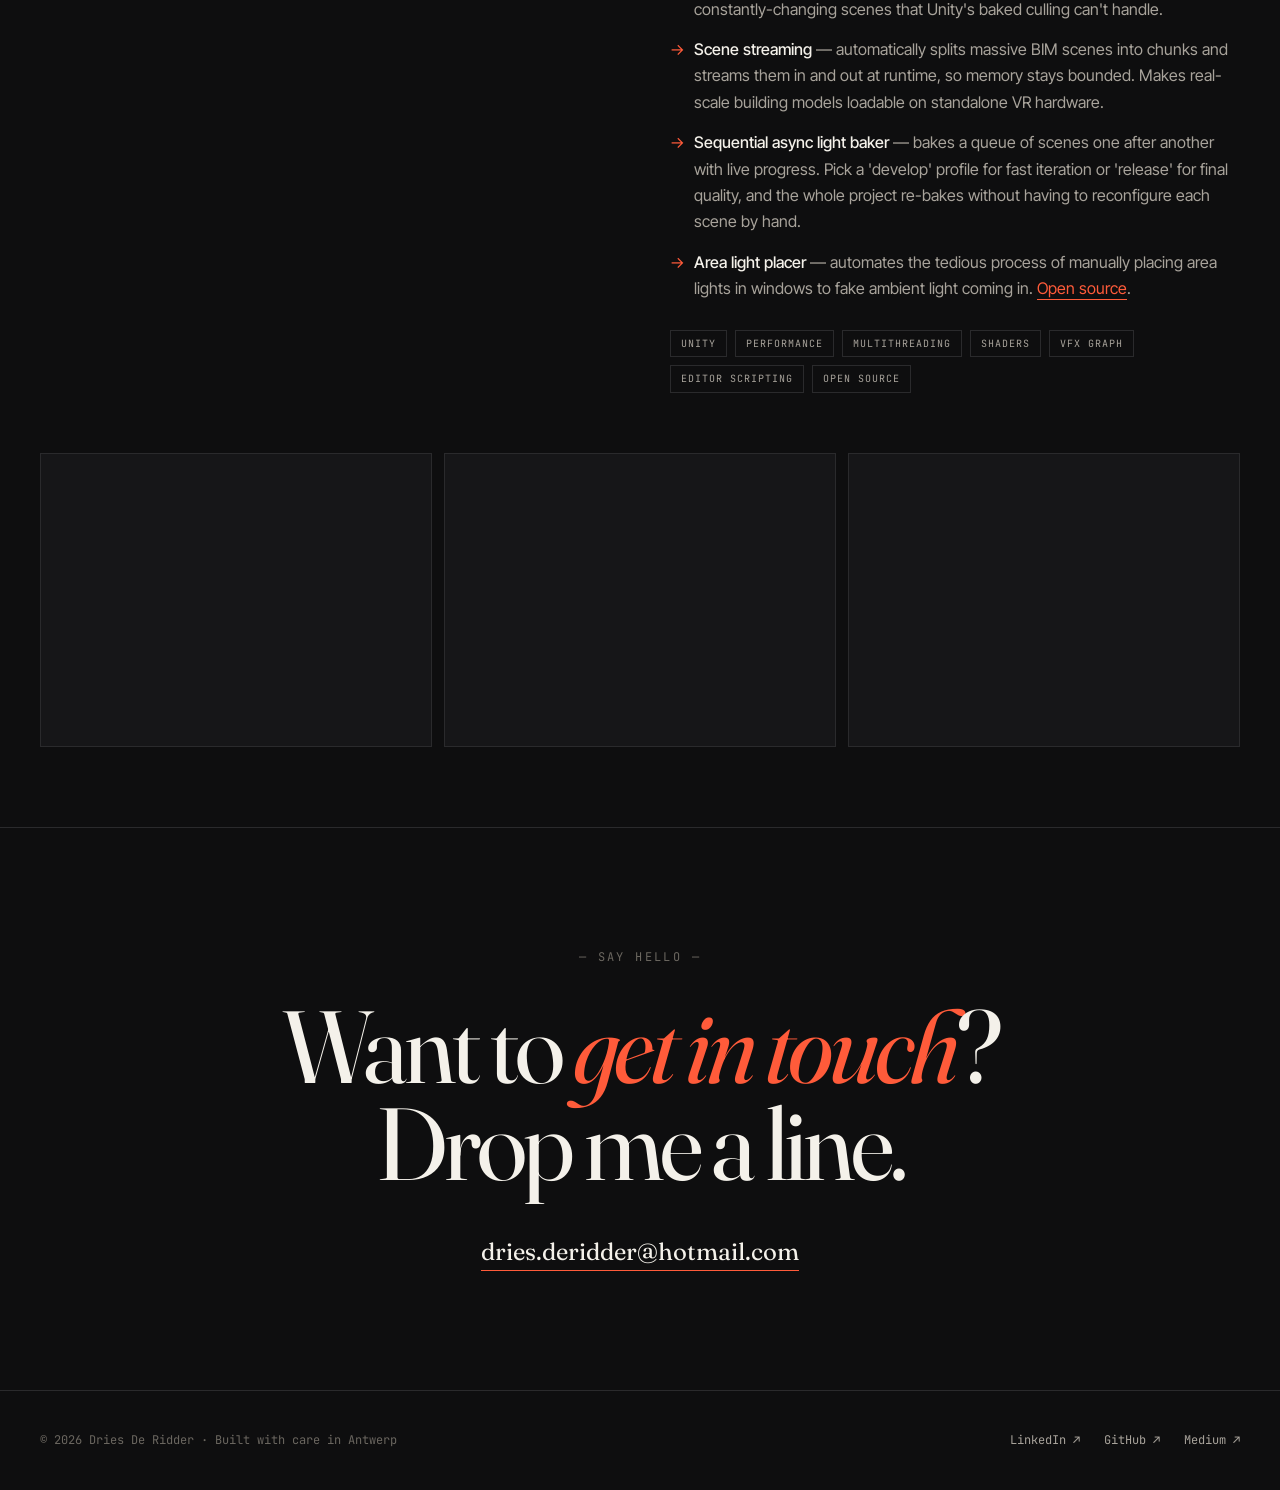
==== commit 16e71fcc: "Added better sliders on site" ====
--- a/projects.html
+++ b/projects.html
@@ -65,7 +65,7 @@
     <p class="case-lede">What started as an architectural BIM viewer in VR has grown into the modular framework behind nearly everything VR Base ships — industrial simulations for major clients, in-house games, and the BIM collaboration tool that kicked the whole thing off.</p>
 
     <h3 class="case-h3">Where it started</h3>
-    <p>Spectr began as <strong>Spectr BIM</strong> — a way for architectural clients to upload their BIM models to our platform and step inside them in VR or through a web stream. The experience is multiplayer: you and your collaborators walk through the model together, change materials, hide or highlight structural elements like walls and pipes, take measurements, and record sessions for later review.</p>
+    <p>Spectr began as <strong>Spectr BIM</strong> — a way for architectural clients to upload their BIM models to our platform and step inside them in VR or through a web stream. The experience is multiplayer: you and your collaborators walk through the model together, change materials, switch between day and night lighting cycles, hide or highlight structural elements like walls and pipes, take measurements, and record sessions for later review.</p>
 
     <h3 class="case-h3">Where it is today</h3>
     <p>That BIM-viewer core grew into something much broader. Today, Spectr is the framework behind a wide catalogue of work — industrial simulations and interactive collaboration tools for clients including Kellanova, Mars, DEME, Lantis, and SPIE. Every client project shares the same Spectr foundation but layers custom code on top, so we ship bespoke experiences without rebuilding the common systems each time. The same framework also powers in-house VR Base games like Temple of Puchino and Nautilus.</p>
@@ -85,8 +85,16 @@
   </div>
   </div>
   <div class="case-gallery single">
-    <figure><img src="images/spectr-1.jpg" alt="Spectr — same room shown with two different floor materials, demonstrating Spectr's live material-change feature" loading="lazy" onerror="this.style.display='none'"></figure>
-    <figure><img src="images/spectr-2.png" alt="Spectr — interior scene captured inside the framework" loading="lazy" onerror="this.style.display='none'"></figure>
+    <figure class="compare-slider" data-compare>
+      <img class="compare-img compare-base" src="images/spectr-1-dark.jpg" alt="Spectr — same room shown with a dark walnut floor; drag the handle to swap to a lighter wood, demonstrating Spectr's live material-change feature">
+      <div class="compare-overlay"><img class="compare-img" src="images/spectr-1-light.jpg" alt=""></div>
+      <div class="compare-handle" aria-hidden="true"><span class="compare-knob"></span></div>
+    </figure>
+    <figure class="compare-slider" data-compare>
+      <img class="compare-img compare-base" src="images/spectr-2-render.jpg" alt="Spectr — finished building exterior; drag the handle to reveal the underlying structural and MEP systems, demonstrating Spectr's hide/highlight feature">
+      <div class="compare-overlay"><img class="compare-img" src="images/spectr-2-structure.jpg" alt=""></div>
+      <div class="compare-handle" aria-hidden="true"><span class="compare-knob"></span></div>
+    </figure>
     <figure class="compare-slider" data-compare>
       <img class="compare-img compare-base" src="images/spectr-3-night.jpg" alt="Spectr — same industrial loft shown at night; drag the handle to reveal the daylight version">
       <div class="compare-overlay"><img class="compare-img" src="images/spectr-3-day.jpg" alt=""></div>
--- a/styles.css
+++ b/styles.css
@@ -896,6 +896,8 @@
   display: block;
   width: 100%;
   height: auto;
+  pointer-events: none;
+  -webkit-user-drag: none;
 }
 .compare-slider .compare-overlay {
   position: absolute;
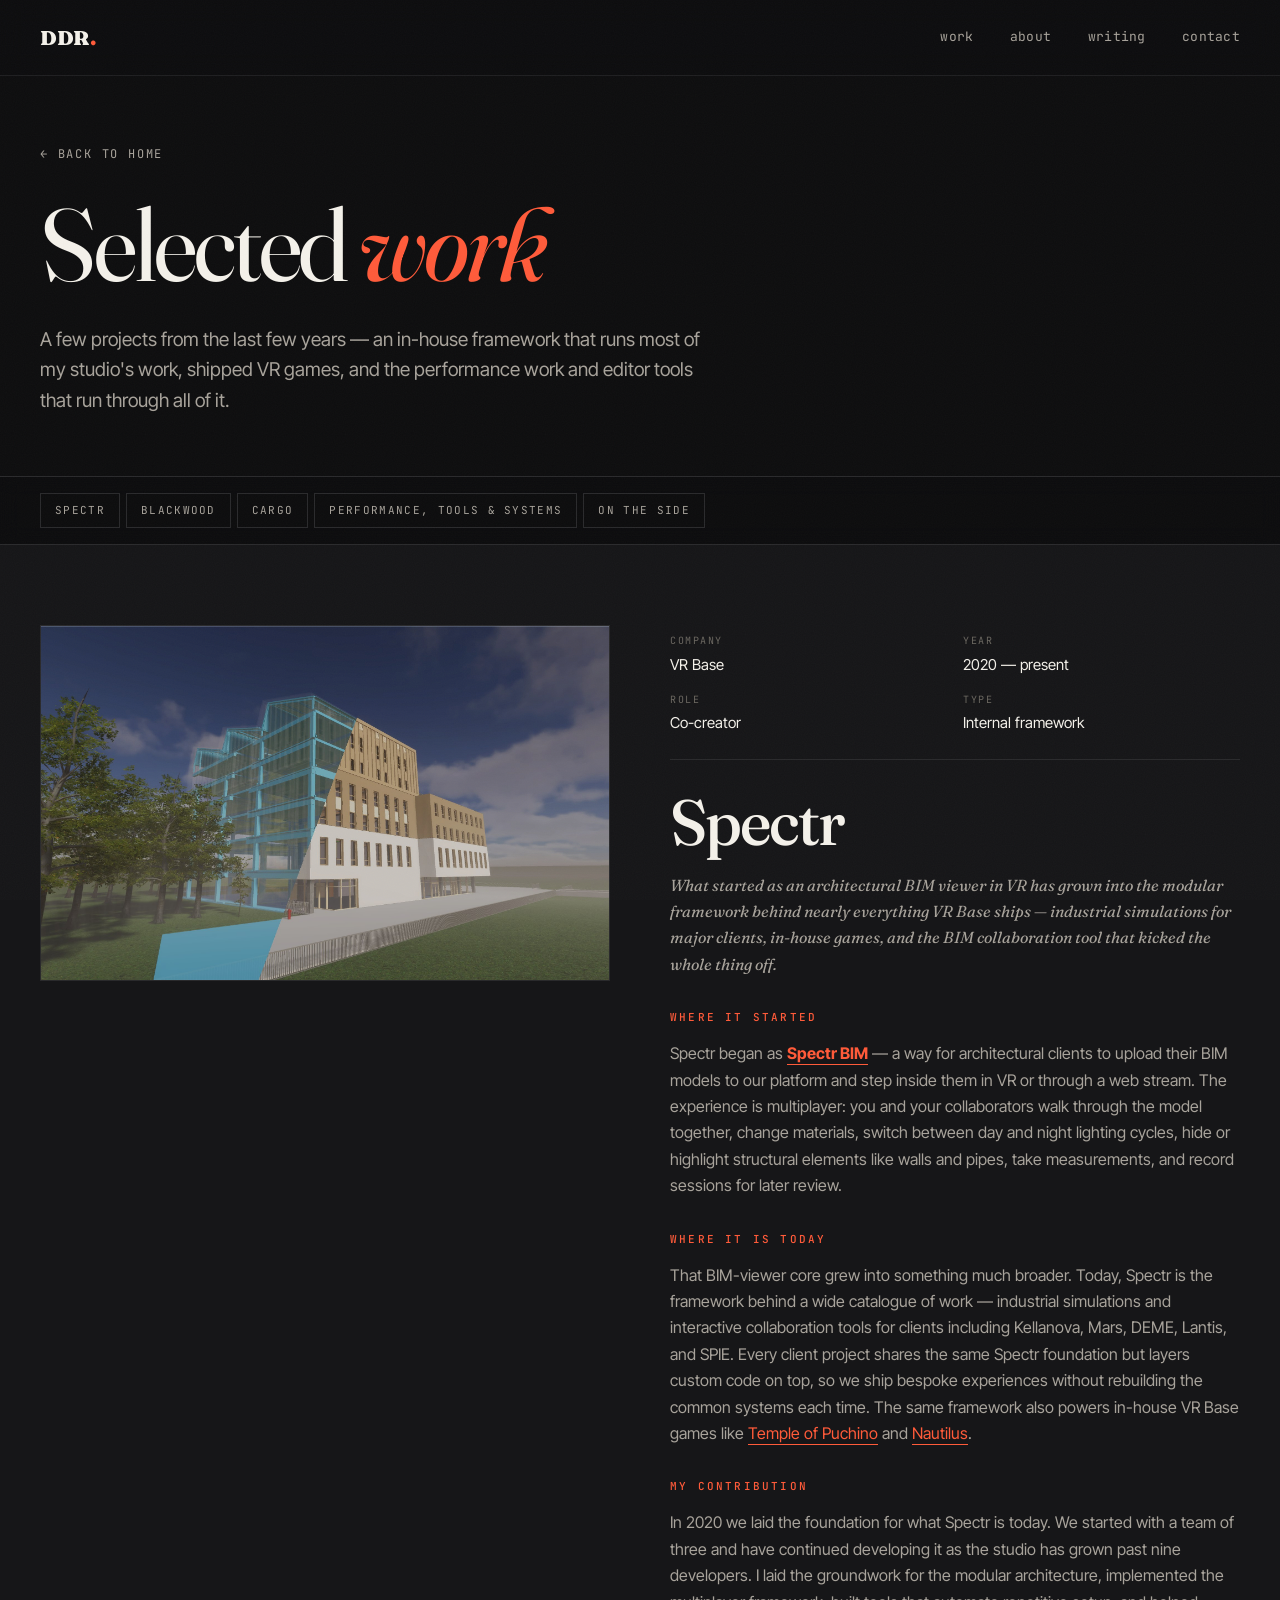
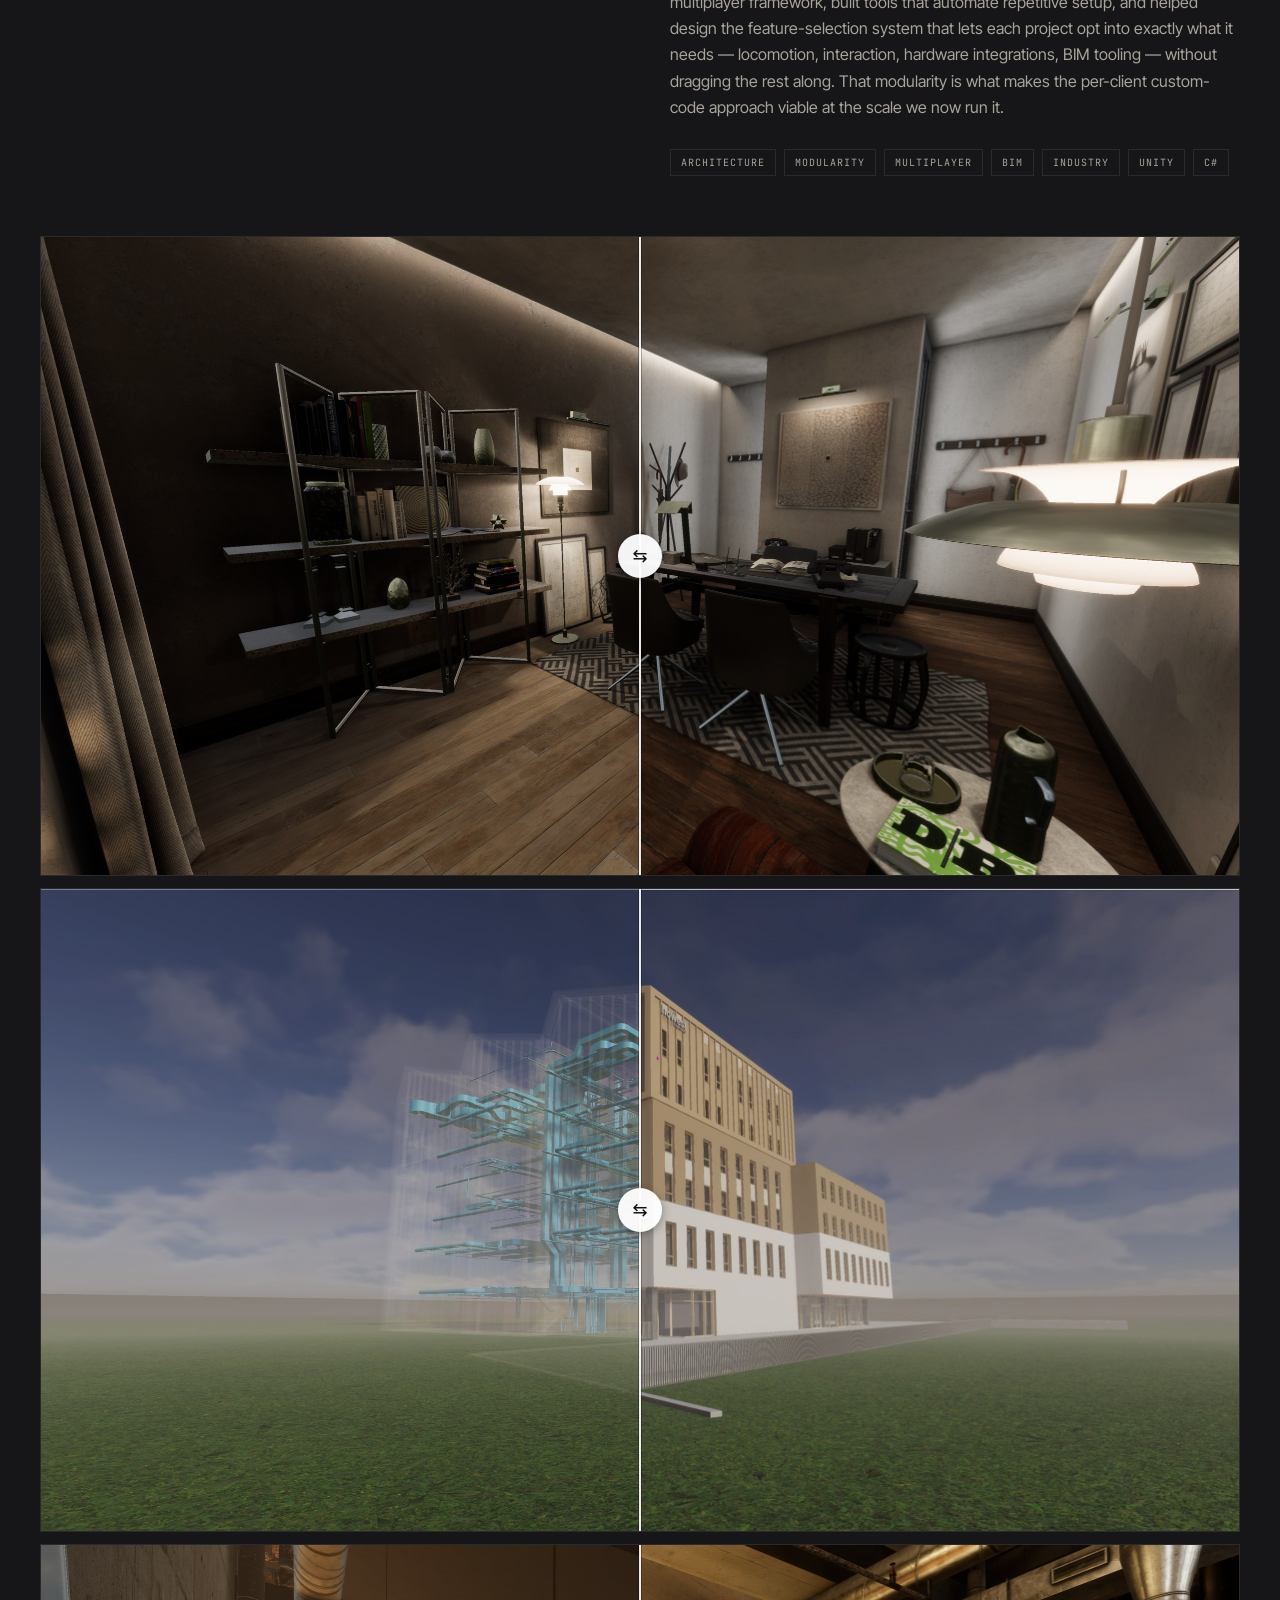
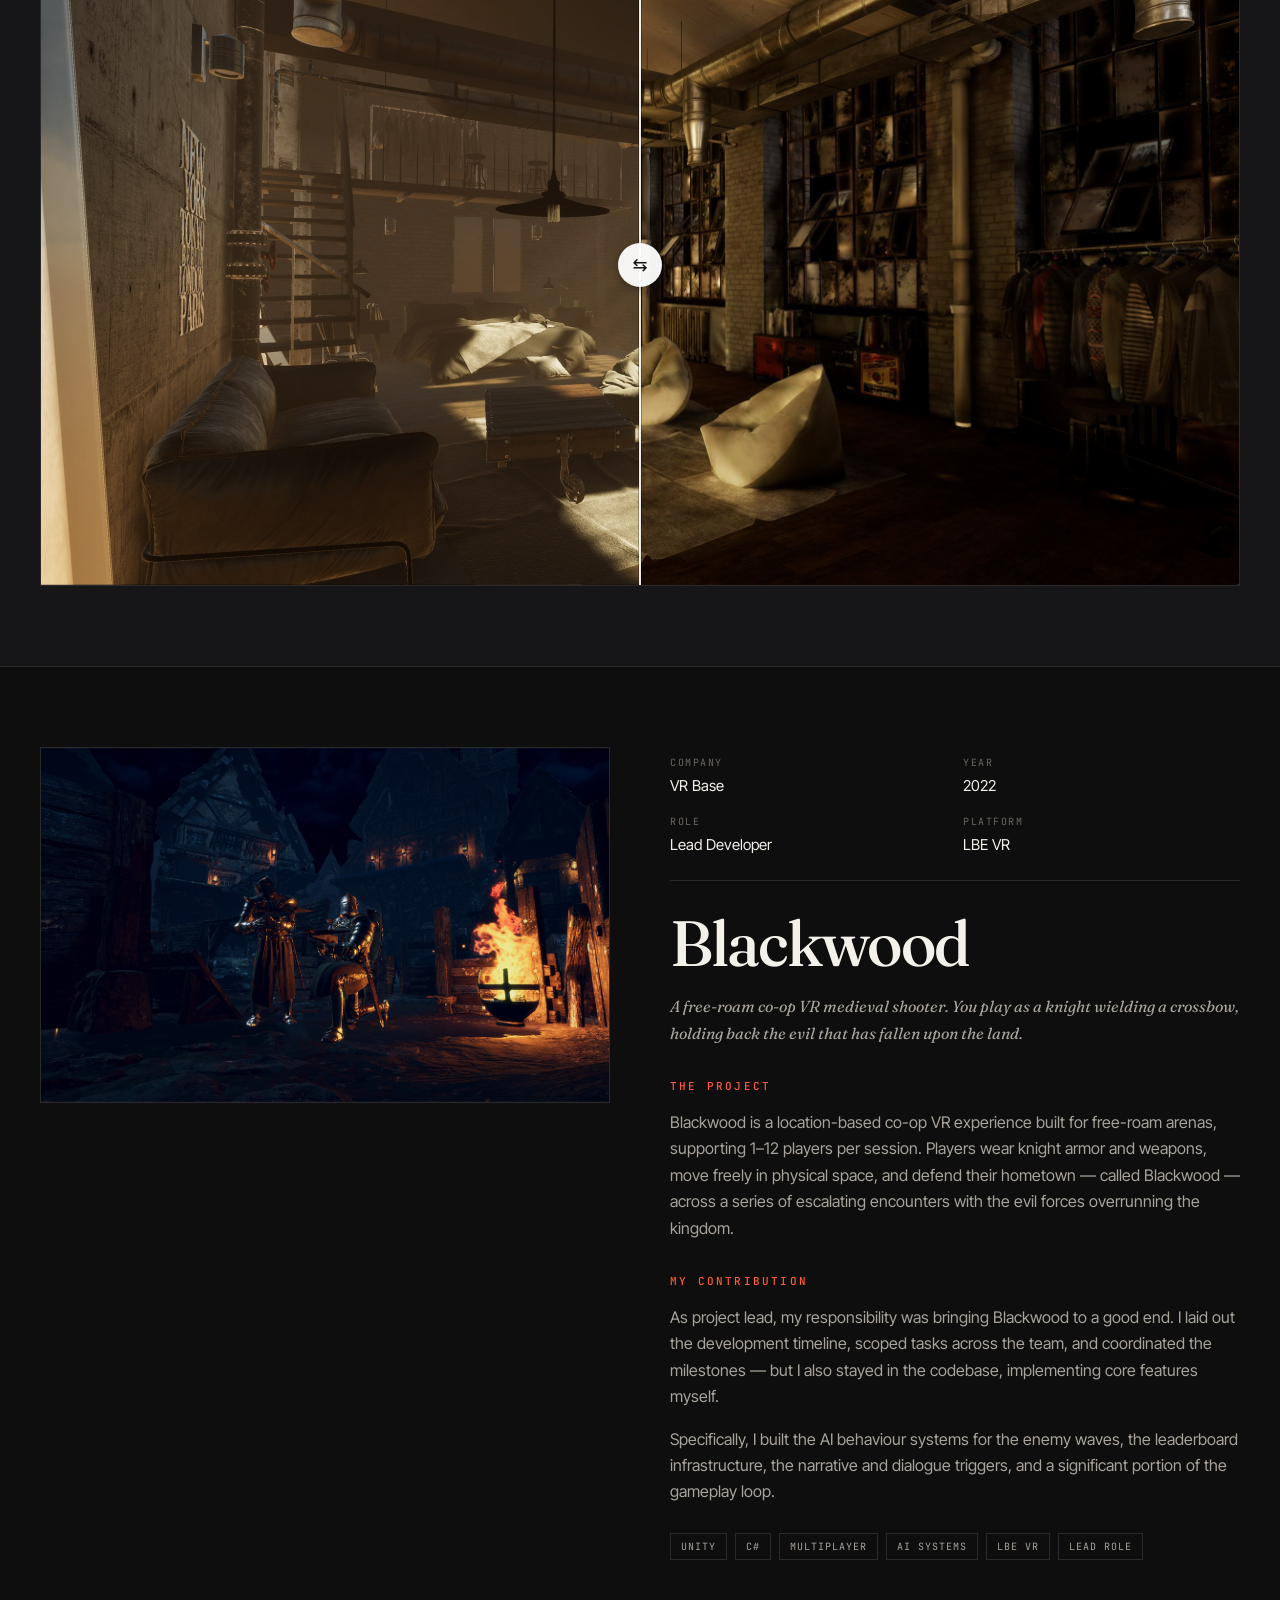
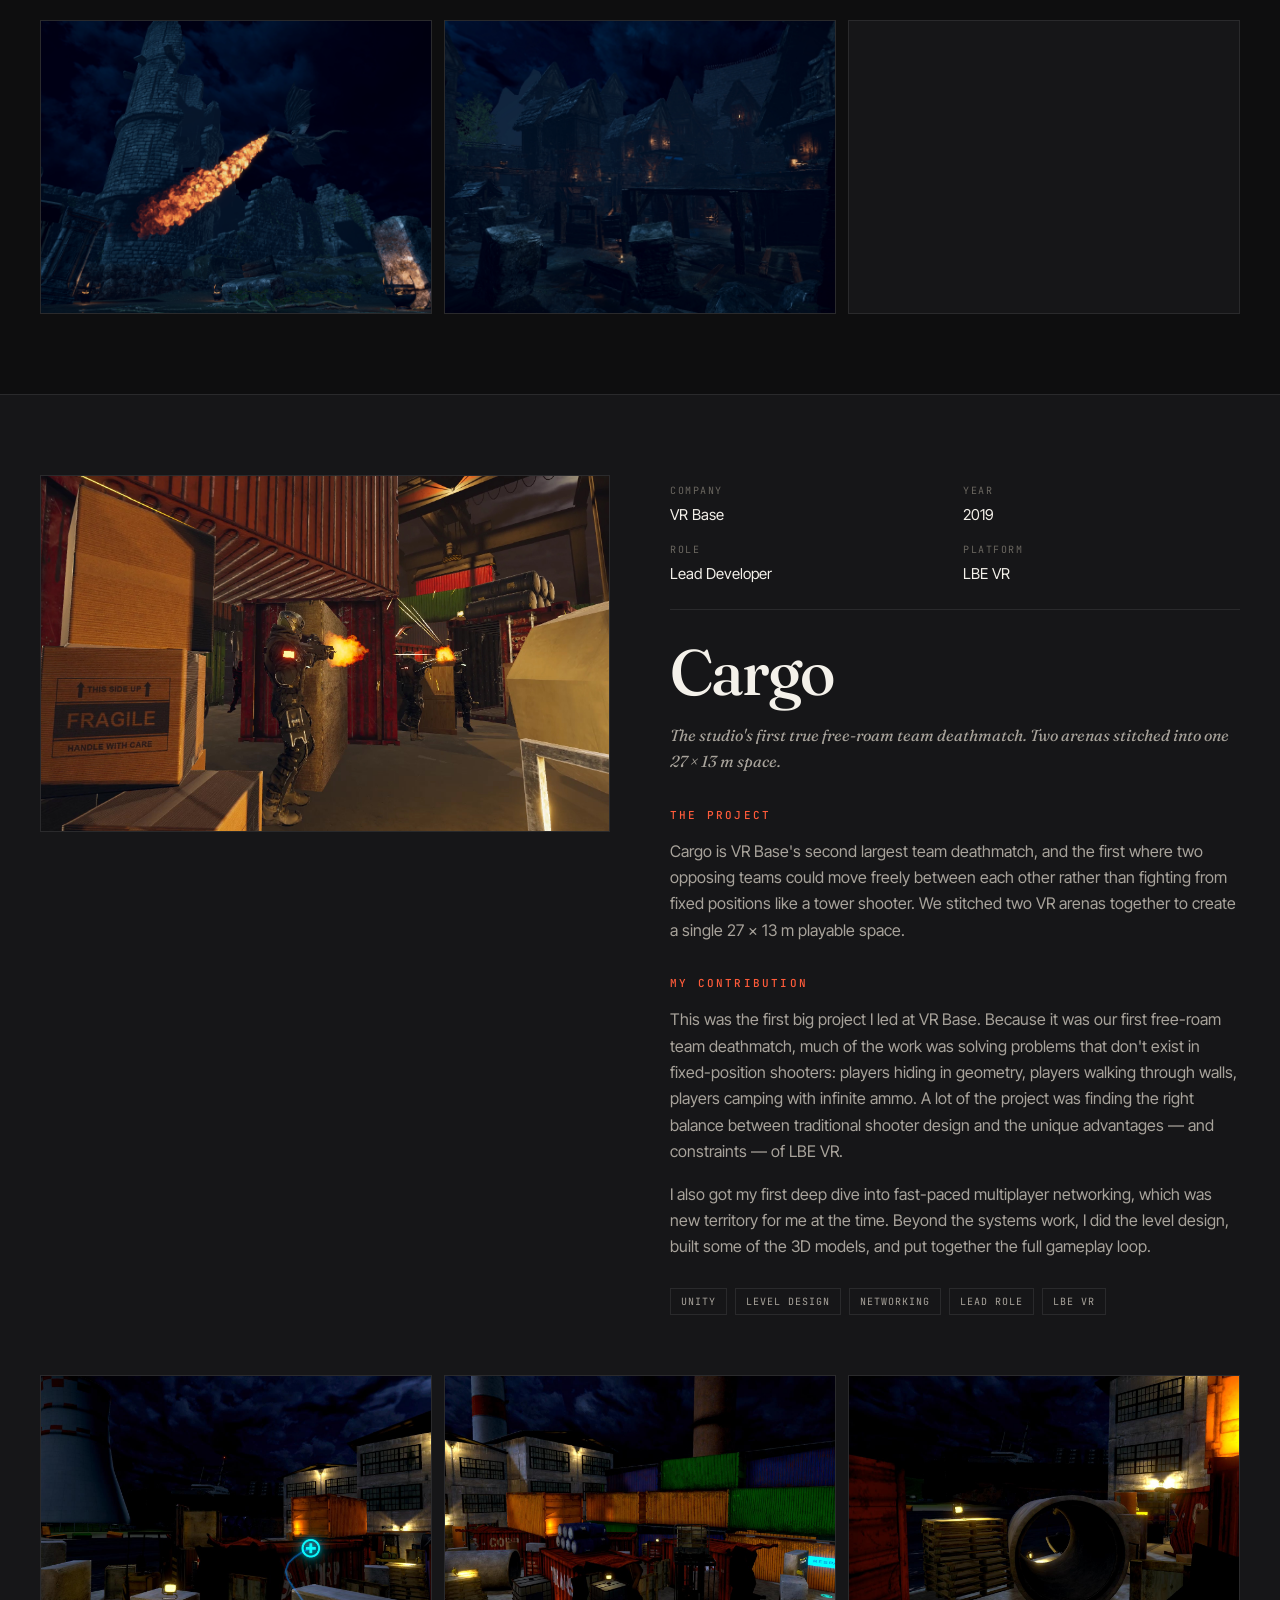
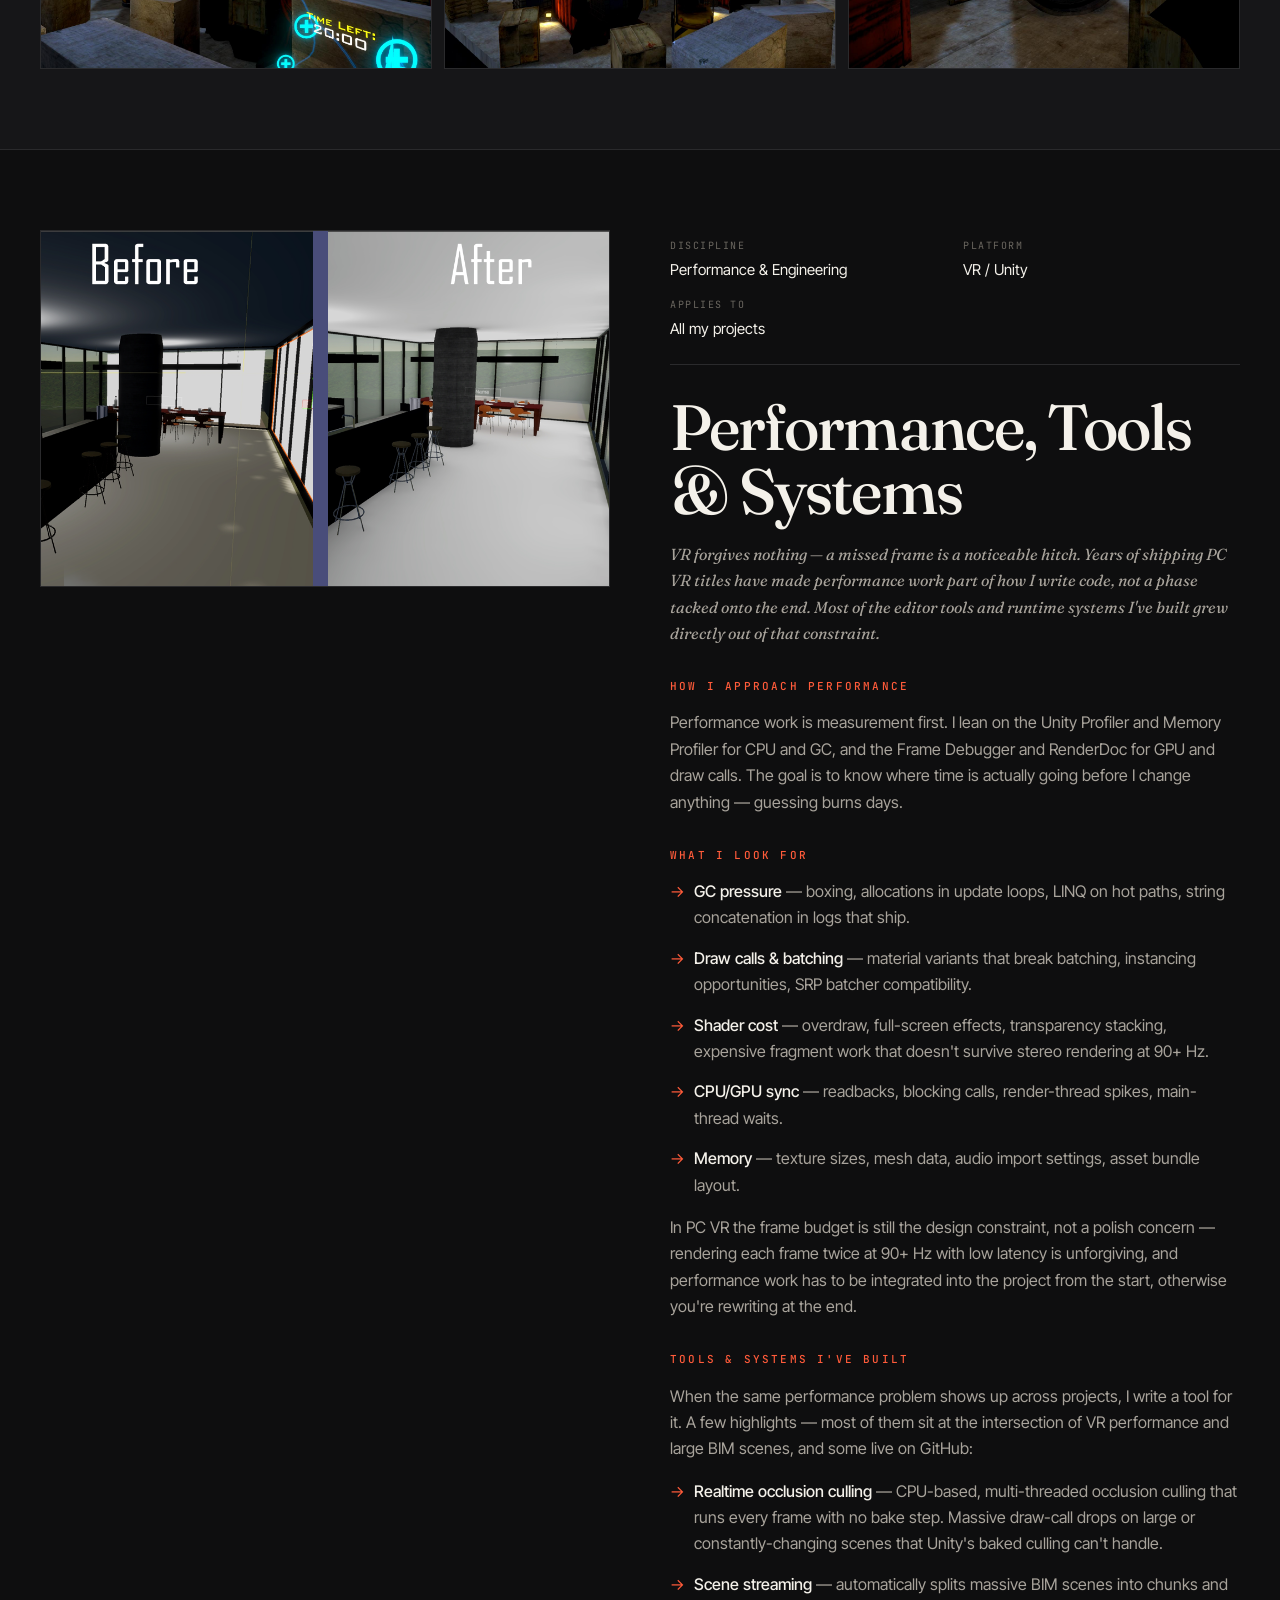
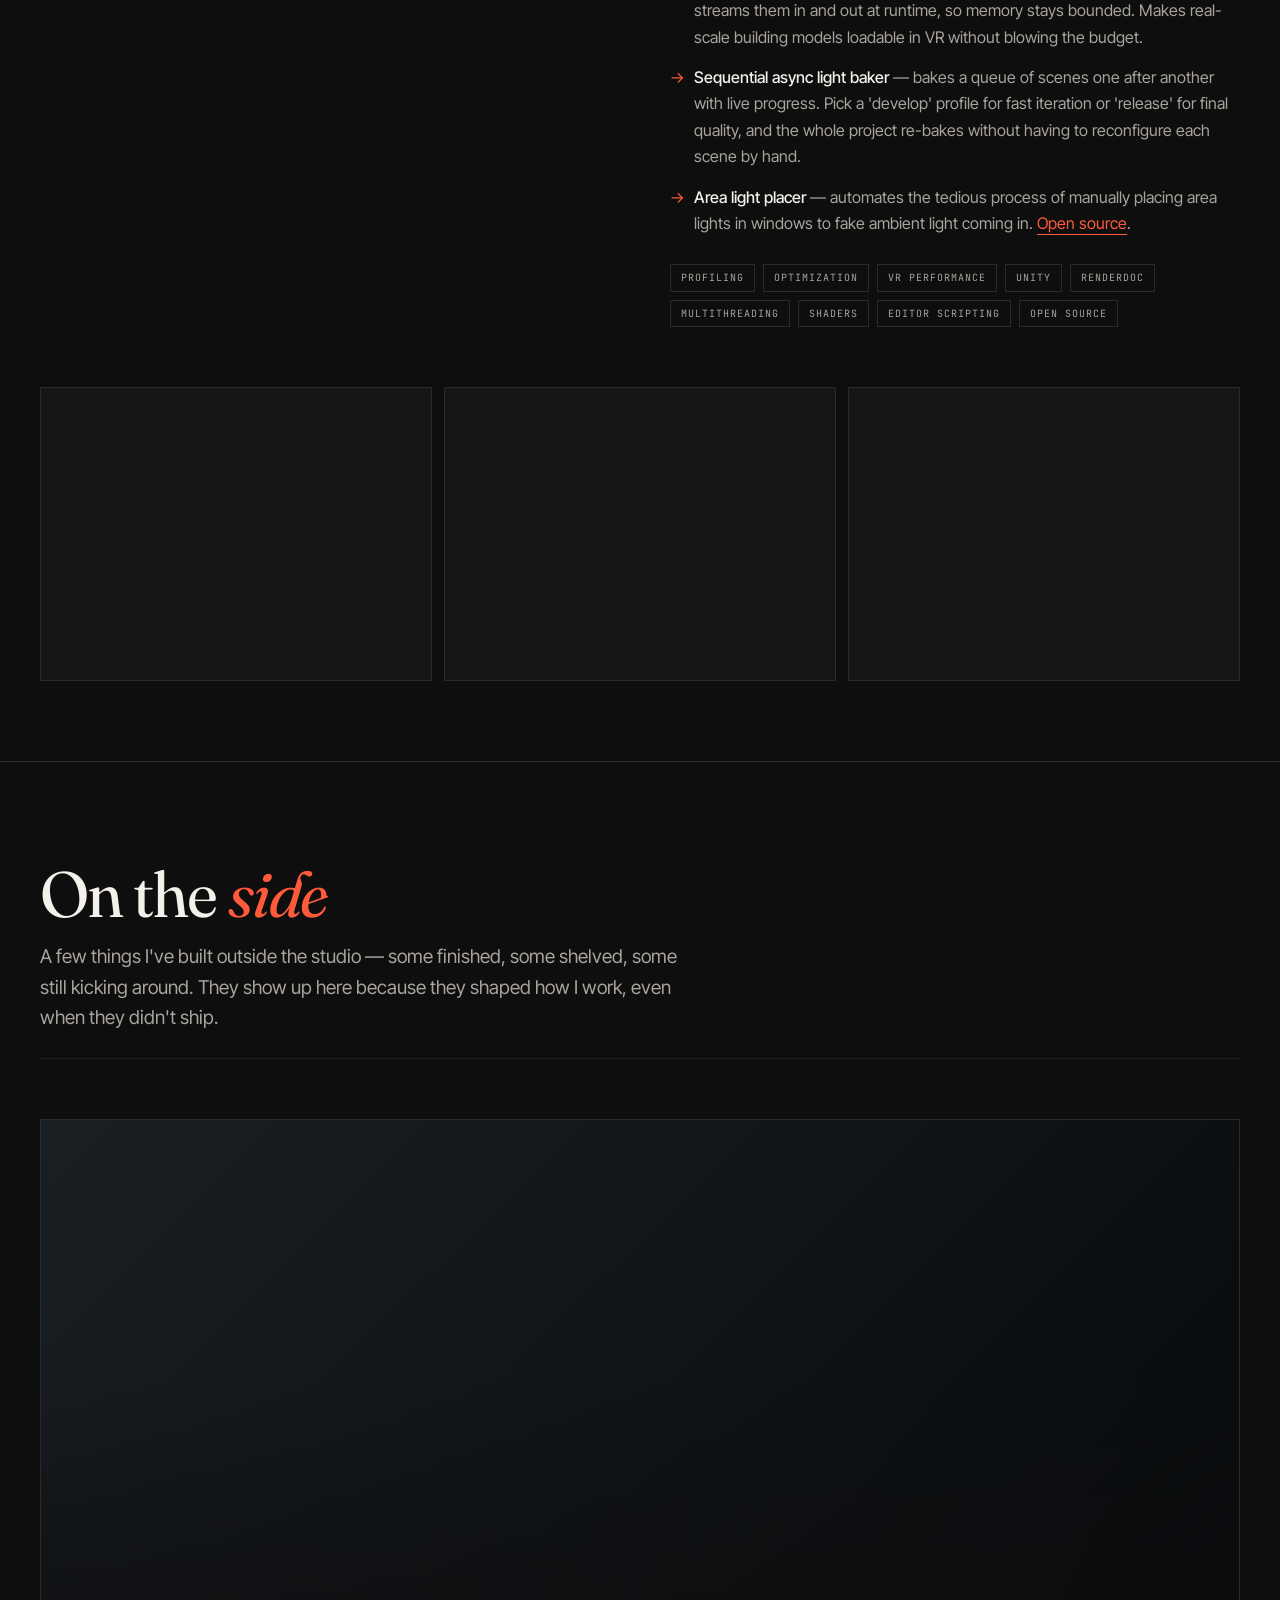
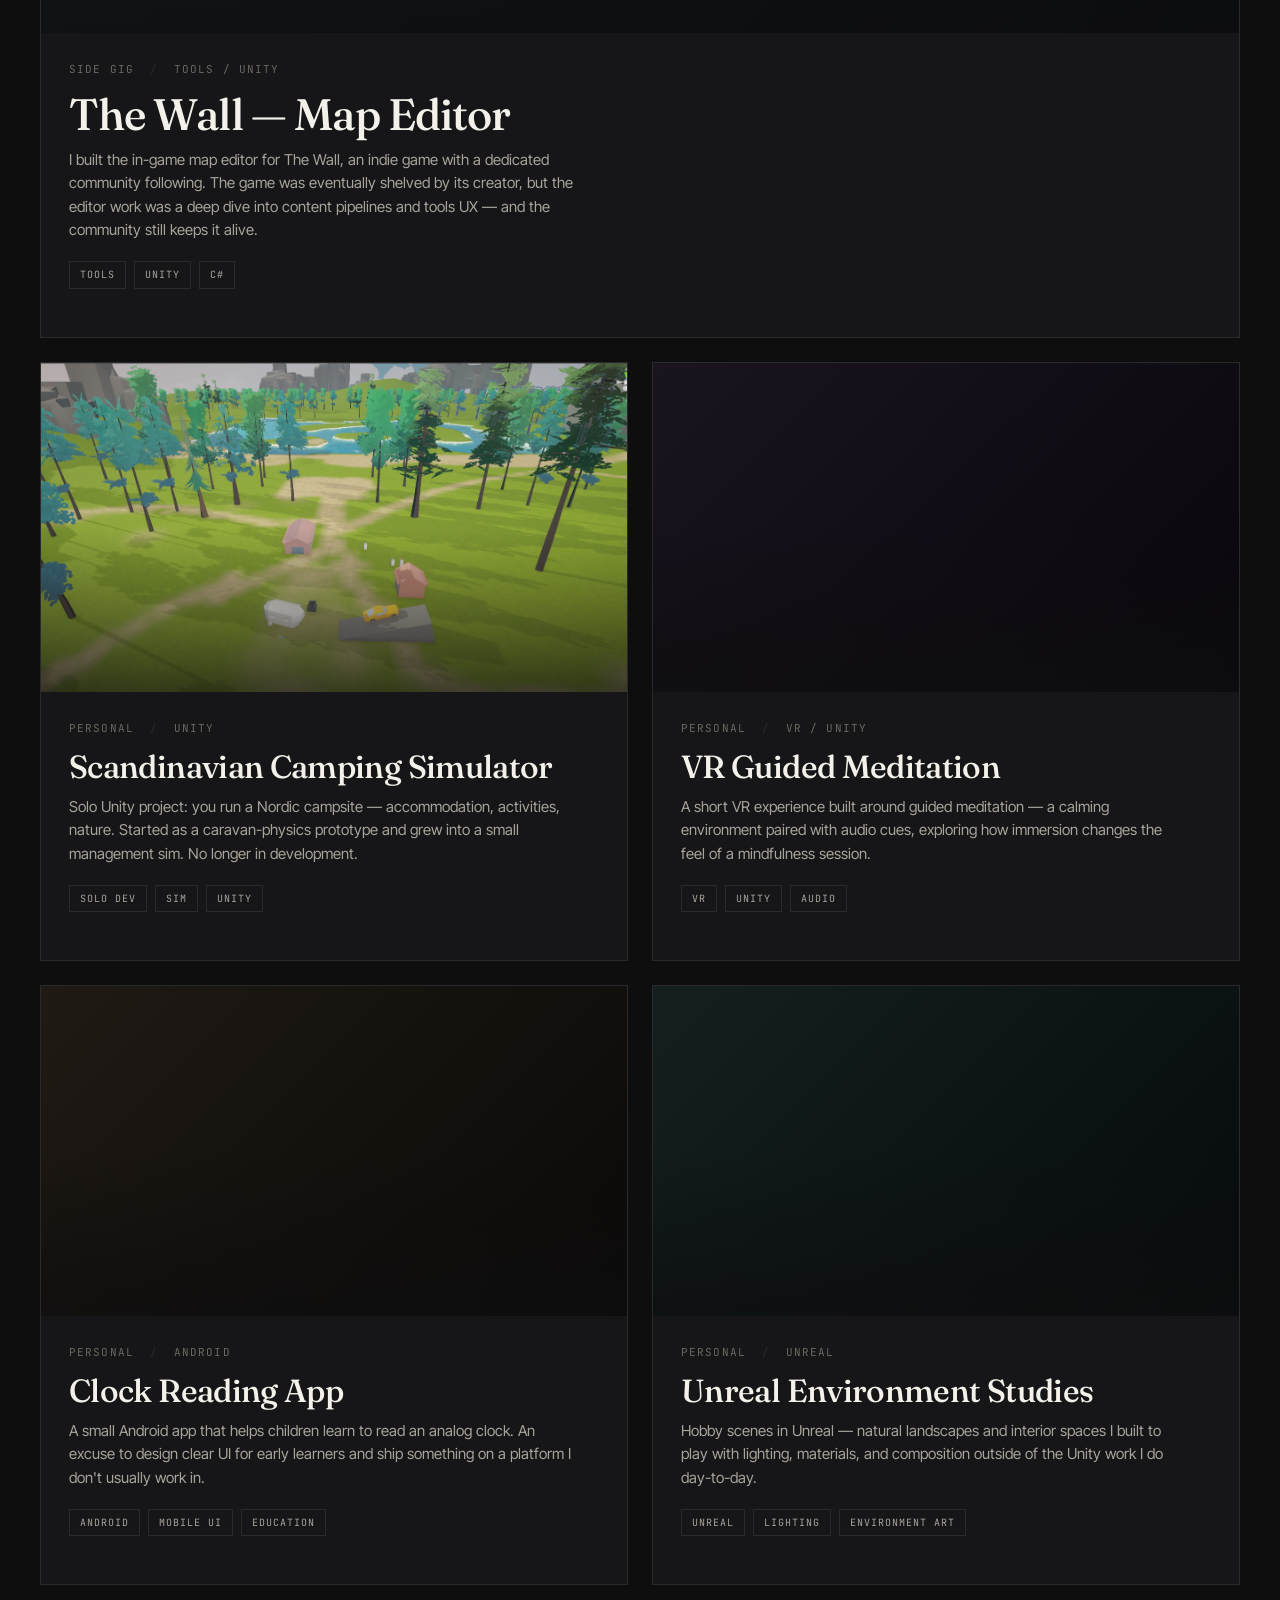
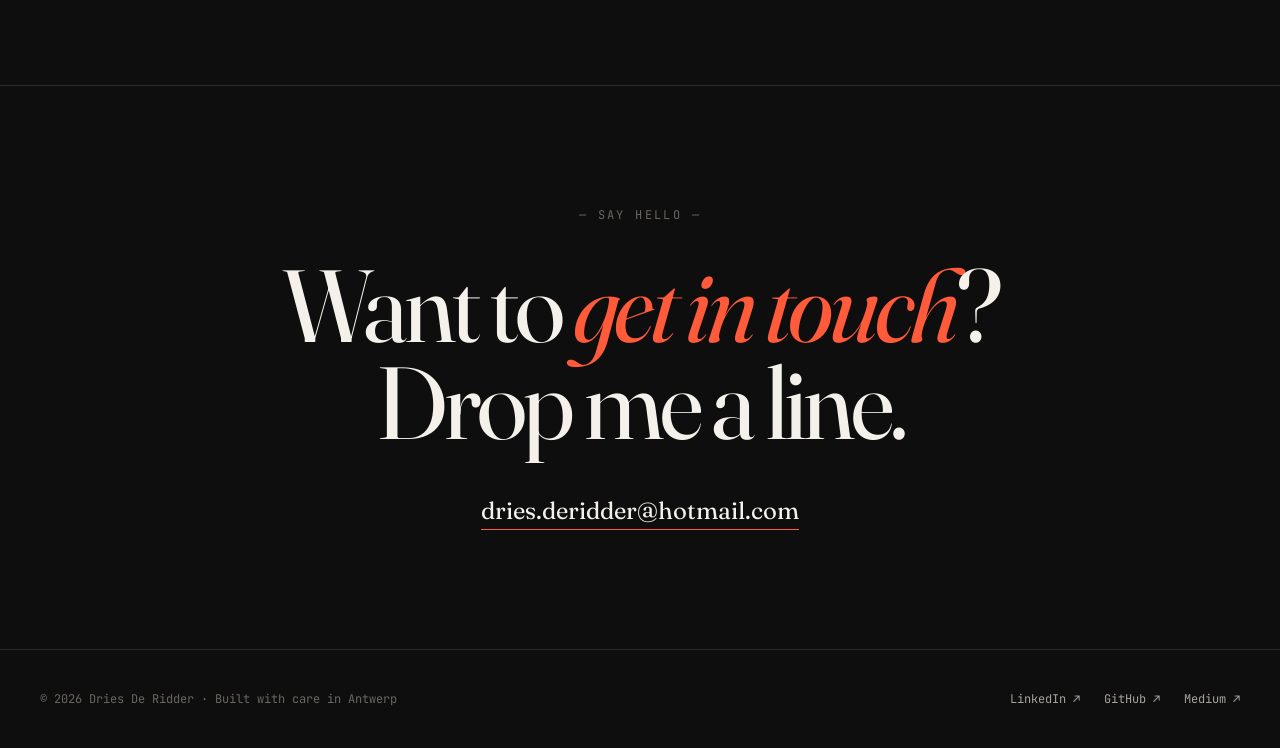
==== commit 016123c7: "Changed layout and added side projects" ====
--- a/projects.html
+++ b/projects.html
@@ -37,7 +37,7 @@
 <section class="page-header">
   <a href="index.html" class="back-link">← Back to home</a>
   <h1 class="page-title">Selected <em>work</em></h1>
-  <p class="page-sub">A few projects from the last few years — an in-house framework that runs most of my studio's work, shipped VR games, a personal simulation, performance work that runs through all of it, and a handful of editor tools.</p>
+  <p class="page-sub">A few projects from the last few years — an in-house framework that runs most of my studio's work, shipped VR games, and the performance work and editor tools that run through all of it.</p>
 </section>
 
 <!-- TABLE OF CONTENTS -->
@@ -45,9 +45,8 @@
   <a href="#spectr">Spectr</a>
   <a href="#blackwood">Blackwood</a>
   <a href="#cargo">Cargo</a>
-  <a href="#scandinavian">Camping Sim</a>
-  <a href="#profiling">Profiling &amp; Optimization</a>
-  <a href="#tools">Tools &amp; Systems</a>
+  <a href="#performance">Performance, Tools &amp; Systems</a>
+  <a href="#side">On the side</a>
 </nav>
 
 <!-- SPECTR -->
@@ -65,10 +64,10 @@
     <p class="case-lede">What started as an architectural BIM viewer in VR has grown into the modular framework behind nearly everything VR Base ships — industrial simulations for major clients, in-house games, and the BIM collaboration tool that kicked the whole thing off.</p>
 
     <h3 class="case-h3">Where it started</h3>
-    <p>Spectr began as <strong>Spectr BIM</strong> — a way for architectural clients to upload their BIM models to our platform and step inside them in VR or through a web stream. The experience is multiplayer: you and your collaborators walk through the model together, change materials, switch between day and night lighting cycles, hide or highlight structural elements like walls and pipes, take measurements, and record sessions for later review.</p>
+    <p>Spectr began as <a href="https://spectrbim.com/" class="inline-link" target="_blank" rel="noopener"><strong>Spectr BIM</strong></a> — a way for architectural clients to upload their BIM models to our platform and step inside them in VR or through a web stream. The experience is multiplayer: you and your collaborators walk through the model together, change materials, switch between day and night lighting cycles, hide or highlight structural elements like walls and pipes, take measurements, and record sessions for later review.</p>
 
     <h3 class="case-h3">Where it is today</h3>
-    <p>That BIM-viewer core grew into something much broader. Today, Spectr is the framework behind a wide catalogue of work — industrial simulations and interactive collaboration tools for clients including Kellanova, Mars, DEME, Lantis, and SPIE. Every client project shares the same Spectr foundation but layers custom code on top, so we ship bespoke experiences without rebuilding the common systems each time. The same framework also powers in-house VR Base games like Temple of Puchino and Nautilus.</p>
+    <p>That BIM-viewer core grew into something much broader. Today, Spectr is the framework behind a wide catalogue of work — industrial simulations and interactive collaboration tools for clients including Kellanova, Mars, DEME, Lantis, and SPIE. Every client project shares the same Spectr foundation but layers custom code on top, so we ship bespoke experiences without rebuilding the common systems each time. The same framework also powers in-house VR Base games like <a href="https://vrbase.be/gamesmechelen/temple-of-puchino/" class="inline-link" target="_blank" rel="noopener">Temple of Puchino</a> and <a href="https://vrbase.be/gamesmechelen/nautilus/" class="inline-link" target="_blank" rel="noopener">Nautilus</a>.</p>
 
     <h3 class="case-h3">My contribution</h3>
     <p>In 2020 we laid the foundation for what Spectr is today. We started with a team of three and have continued developing it as the studio has grown past nine developers. I laid the groundwork for the modular architecture, implemented the multiplayer framework, built tools that automate repetitive setup, and helped design the feature-selection system that lets each project opt into exactly what it needs — locomotion, interaction, hardware integrations, BIM tooling — without dragging the rest along. That modularity is what makes the per-client custom-code approach viable at the scale we now run it.</p>
@@ -178,69 +177,40 @@
   </div>
 </article>
 
-<!-- CAMPING SIM -->
-<article class="case" id="scandinavian">
+<!-- PERFORMANCE, TOOLS & SYSTEMS -->
+<article class="case" id="performance">
   <div class="case-main">
-  <div class="case-hero camp"></div>
+  <div class="case-hero tools"></div>
   <div class="case-body">
     <div class="case-meta">
-      <div><span class="k">Company</span><span class="v">Personal</span></div>
-      <div><span class="k">Year</span><span class="v">2023 — present</span></div>
-      <div><span class="k">Role</span><span class="v">Solo developer</span></div>
-      <div><span class="k">Status</span><span class="v">In active development</span></div>
-    </div>
-    <h2 class="case-name">Scandinavian Camping Simulator</h2>
-    <p class="case-lede">A solo passion project. You're in charge of a Nordic campsite, and your job is to keep things running while everyone enjoys the outdoors.</p>
-
-    <h3 class="case-h3">The project</h3>
-    <p>You run a camping in the Nordics. That means providing accommodation, keeping the environment clean, organising activities, and — most of all — letting your guests enjoy nature. It started life as a caravanning simulator, born from the <a href="https://medium.com/@driesderidder/coding-a-simple-car-trailer-in-c-and-unity-349444f2d76e" class="inline-link" target="_blank" rel="noopener">blog post I wrote about trailer physics</a>, and gradually grew into the game it is today.</p>
-
-    <h3 class="case-h3">My contribution</h3>
-    <p>Solo project — design, code, art direction, the lot. Built in Unity using a procedural approach for terrain and a hand-built simulation loop for the camping management side. Still in active development.</p>
-
-    <div class="case-tags">
-      <span class="tag">Solo Dev</span>
-      <span class="tag">Simulation</span>
-      <span class="tag">Unity</span>
-      <span class="tag">C#</span>
-      <span class="tag">Design</span>
-    </div>
-  </div>
-  </div>
-  <div class="case-gallery">
-    <figure><img src="images/camping-1.jpg" alt="Scandinavian Camping Simulator screenshot 1" loading="lazy" onerror="this.style.display='none'"></figure>
-    <figure><img src="images/camping-2.jpg" alt="Scandinavian Camping Simulator screenshot 2" loading="lazy" onerror="this.style.display='none'"></figure>
-    <figure><img src="images/camping-3.jpg" alt="Scandinavian Camping Simulator screenshot 3" loading="lazy" onerror="this.style.display='none'"></figure>
-  </div>
-</article>
-
-<!-- PROFILING & OPTIMIZATION -->
-<article class="case" id="profiling">
-  <div class="case-main">
-  <div class="case-hero profiling">
-    <div class="case-hero-placeholder">[ Profiling &amp; Optimization ]</div>
-  </div>
-  <div class="case-body">
-    <div class="case-meta">
-      <div><span class="k">Discipline</span><span class="v">Performance</span></div>
+      <div><span class="k">Discipline</span><span class="v">Performance &amp; Engineering</span></div>
       <div><span class="k">Platform</span><span class="v">VR / Unity</span></div>
       <div><span class="k">Applies to</span><span class="v">All my projects</span></div>
     </div>
-    <h2 class="case-name">Profiling &amp; Optimization</h2>
-    <p class="case-lede">VR forgives nothing — a missed frame is a noticeable hitch. Years of shipping to standalone headsets has made performance work part of how I write code, not a phase tacked onto the end.</p>
+    <h2 class="case-name">Performance, Tools &amp; Systems</h2>
+    <p class="case-lede">VR forgives nothing — a missed frame is a noticeable hitch. Years of shipping PC VR titles have made performance work part of how I write code, not a phase tacked onto the end. Most of the editor tools and runtime systems I've built grew directly out of that constraint.</p>
 
     <h3 class="case-h3">How I approach performance</h3>
-    <p>Performance work is measurement first. I lean on the Unity Profiler and Memory Profiler for CPU and GC, the Frame Debugger and RenderDoc for GPU and draw calls, and platform-specific tooling like OVR Metrics or Snapdragon Profiler when targeting standalone headsets. The goal is to know where time is actually going before I change anything — guessing burns days.</p>
+    <p>Performance work is measurement first. I lean on the Unity Profiler and Memory Profiler for CPU and GC, and the Frame Debugger and RenderDoc for GPU and draw calls. The goal is to know where time is actually going before I change anything — guessing burns days.</p>
 
     <h3 class="case-h3">What I look for</h3>
     <ul class="case-list">
       <li><strong>GC pressure</strong> — boxing, allocations in update loops, LINQ on hot paths, string concatenation in logs that ship.</li>
       <li><strong>Draw calls &amp; batching</strong> — material variants that break batching, instancing opportunities, SRP batcher compatibility.</li>
-      <li><strong>Shader cost</strong> — overdraw, full-screen effects, transparency stacking, expensive fragment work on mobile GPUs.</li>
+      <li><strong>Shader cost</strong> — overdraw, full-screen effects, transparency stacking, expensive fragment work that doesn't survive stereo rendering at 90+ Hz.</li>
       <li><strong>CPU/GPU sync</strong> — readbacks, blocking calls, render-thread spikes, main-thread waits.</li>
       <li><strong>Memory</strong> — texture sizes, mesh data, audio import settings, asset bundle layout.</li>
     </ul>
-    <p>On Quest-class standalone hardware the frame budget is the design constraint, not a polish concern — performance work has to be integrated into the project from the start, otherwise you're rewriting at the end.</p>
+    <p>In PC VR the frame budget is still the design constraint, not a polish concern — rendering each frame twice at 90+ Hz with low latency is unforgiving, and performance work has to be integrated into the project from the start, otherwise you're rewriting at the end.</p>
+
+    <h3 class="case-h3">Tools &amp; systems I've built</h3>
+    <p>When the same performance problem shows up across projects, I write a tool for it. A few highlights — most of them sit at the intersection of VR performance and large BIM scenes, and some live on GitHub:</p>
+    <ul class="case-list">
+      <li><strong>Realtime occlusion culling</strong> — CPU-based, multi-threaded occlusion culling that runs every frame with no bake step. Massive draw-call drops on large or constantly-changing scenes that Unity's baked culling can't handle.</li>
+      <li><strong>Scene streaming</strong> — automatically splits massive BIM scenes into chunks and streams them in and out at runtime, so memory stays bounded. Makes real-scale building models loadable in VR without blowing the budget.</li>
+      <li><strong>Sequential async light baker</strong> — bakes a queue of scenes one after another with live progress. Pick a 'develop' profile for fast iteration or 'release' for final quality, and the whole project re-bakes without having to reconfigure each scene by hand.</li>
+      <li><strong>Area light placer</strong> — automates the tedious process of manually placing area lights in windows to fake ambient light coming in. <a href="https://github.com/DriesDeRidder/Unity-BakeryAreaLightTool" class="inline-link" target="_blank" rel="noopener">Open source</a>.</li>
+    </ul>
 
     <div class="case-tags">
       <span class="tag">Profiling</span>
@@ -248,38 +218,8 @@
       <span class="tag">VR Performance</span>
       <span class="tag">Unity</span>
       <span class="tag">RenderDoc</span>
-    </div>
-  </div>
-  </div>
-</article>
-
-<!-- TOOLS & SYSTEMS -->
-<article class="case" id="tools">
-  <div class="case-main">
-  <div class="case-hero tools"></div>
-  <div class="case-body">
-    <div class="case-meta">
-      <div><span class="k">Company</span><span class="v">Various</span></div>
-      <div><span class="k">Type</span><span class="v">Tools &amp; runtime systems</span></div>
-      <div><span class="k">Status</span><span class="v">Some open-source</span></div>
-    </div>
-    <h2 class="case-name">Tools &amp; Systems</h2>
-    <p class="case-lede">A collection of Unity tools and runtime systems I've built over the years — most of them solving problems that crop up at the intersection of VR performance and large BIM scenes. Some live on GitHub.</p>
-
-    <h3 class="case-h3">Highlights</h3>
-    <ul class="case-list">
-      <li><strong>Realtime occlusion culling</strong> — CPU-based, multi-threaded occlusion culling that runs every frame with no bake step. Massive draw-call drops on large or constantly-changing scenes that Unity's baked culling can't handle.</li>
-      <li><strong>Scene streaming</strong> — automatically splits massive BIM scenes into chunks and streams them in and out at runtime, so memory stays bounded. Makes real-scale building models loadable on standalone VR hardware.</li>
-      <li><strong>Sequential async light baker</strong> — bakes a queue of scenes one after another with live progress. Pick a 'develop' profile for fast iteration or 'release' for final quality, and the whole project re-bakes without having to reconfigure each scene by hand.</li>
-      <li><strong>Area light placer</strong> — automates the tedious process of manually placing area lights in windows to fake ambient light coming in. <a href="https://github.com/DriesDeRidder/Unity-BakeryAreaLightTool" class="inline-link" target="_blank" rel="noopener">Open source</a>.</li>
-    </ul>
-
-    <div class="case-tags">
-      <span class="tag">Unity</span>
-      <span class="tag">Performance</span>
       <span class="tag">Multithreading</span>
       <span class="tag">Shaders</span>
-      <span class="tag">VFX Graph</span>
       <span class="tag">Editor Scripting</span>
       <span class="tag">Open Source</span>
     </div>
@@ -291,6 +231,101 @@
     <figure><img src="images/tools-3.jpg" alt="Editor tool screenshot 3" loading="lazy" onerror="this.style.display='none'"></figure>
   </div>
 </article>
+
+<!-- ON THE SIDE -->
+<section class="section side-section" id="side">
+  <div class="side-header">
+    <h2 class="section-title">On the <em>side</em></h2>
+    <p class="page-sub">A few things I've built outside the studio — some finished, some shelved, some still kicking around. They show up here because they shaped how I work, even when they didn't ship.</p>
+  </div>
+
+  <div class="projects-grid">
+    <div class="project featured">
+      <div class="project-img thewall"></div>
+      <div class="project-body">
+        <div class="project-meta">
+          <span>Side gig</span>
+          <span>Tools / Unity</span>
+        </div>
+        <h3 class="project-name">The Wall — Map Editor</h3>
+        <p class="project-desc">I built the in-game map editor for The Wall, an indie game with a dedicated community following. The game was eventually shelved by its creator, but the editor work was a deep dive into content pipelines and tools UX — and the community still keeps it alive.</p>
+        <div class="project-tags">
+          <span class="tag">Tools</span>
+          <span class="tag">Unity</span>
+          <span class="tag">C#</span>
+        </div>
+      </div>
+    </div>
+
+    <div class="project">
+      <div class="project-img camping"></div>
+      <div class="project-body">
+        <div class="project-meta">
+          <span>Personal</span>
+          <span>Unity</span>
+        </div>
+        <h3 class="project-name">Scandinavian Camping Simulator</h3>
+        <p class="project-desc">Solo Unity project: you run a Nordic campsite — accommodation, activities, nature. Started as a caravan-physics prototype and grew into a small management sim. No longer in development.</p>
+        <div class="project-tags">
+          <span class="tag">Solo Dev</span>
+          <span class="tag">Sim</span>
+          <span class="tag">Unity</span>
+        </div>
+      </div>
+    </div>
+
+    <div class="project">
+      <div class="project-img meditation"></div>
+      <div class="project-body">
+        <div class="project-meta">
+          <span>Personal</span>
+          <span>VR / Unity</span>
+        </div>
+        <h3 class="project-name">VR Guided Meditation</h3>
+        <p class="project-desc">A short VR experience built around guided meditation — a calming environment paired with audio cues, exploring how immersion changes the feel of a mindfulness session.</p>
+        <div class="project-tags">
+          <span class="tag">VR</span>
+          <span class="tag">Unity</span>
+          <span class="tag">Audio</span>
+        </div>
+      </div>
+    </div>
+
+    <div class="project">
+      <div class="project-img clockapp"></div>
+      <div class="project-body">
+        <div class="project-meta">
+          <span>Personal</span>
+          <span>Android</span>
+        </div>
+        <h3 class="project-name">Clock Reading App</h3>
+        <p class="project-desc">A small Android app that helps children learn to read an analog clock. An excuse to design clear UI for early learners and ship something on a platform I don't usually work in.</p>
+        <div class="project-tags">
+          <span class="tag">Android</span>
+          <span class="tag">Mobile UI</span>
+          <span class="tag">Education</span>
+        </div>
+      </div>
+    </div>
+
+    <div class="project">
+      <div class="project-img unrealenv"></div>
+      <div class="project-body">
+        <div class="project-meta">
+          <span>Personal</span>
+          <span>Unreal</span>
+        </div>
+        <h3 class="project-name">Unreal Environment Studies</h3>
+        <p class="project-desc">Hobby scenes in Unreal — natural landscapes and interior spaces I built to play with lighting, materials, and composition outside of the Unity work I do day-to-day.</p>
+        <div class="project-tags">
+          <span class="tag">Unreal</span>
+          <span class="tag">Lighting</span>
+          <span class="tag">Environment Art</span>
+        </div>
+      </div>
+    </div>
+  </div>
+</section>
 
 <!-- CONTACT CTA -->
 <section class="contact" id="contact">
--- a/styles.css
+++ b/styles.css
@@ -434,9 +434,19 @@
 .project-img.blackwood { background: url("images/blackwood.jpg") center/cover no-repeat, linear-gradient(135deg, #2a1410 0%, #0a0507 100%); }
 .project-img.spectr { background: url("images/spectr.jpg") center/cover no-repeat, linear-gradient(135deg, #0f2024 0%, #060d10 100%); }
 .project-img.cargo { background: url("images/cargo.jpg") center/cover no-repeat, linear-gradient(135deg, #1f1a14 0%, #0a0807 100%); }
-.project-img.camp { background: url("images/scandinavianCampingSite.png") center/cover no-repeat, linear-gradient(135deg, #14201a 0%, #060a08 100%); }
-.project-img.profiling { background: linear-gradient(135deg, #241510 0%, #0a0605 100%); }
 .project-img.tools { background: url("images/lightBakeTool.png") center/cover no-repeat, linear-gradient(135deg, #20201a 0%, #0a0a07 100%); }
+.project-img.thewall { background: url("images/thewall.jpg") center/cover no-repeat, linear-gradient(135deg, #1a1f24 0%, #07090b 100%); }
+.project-img.camping { background: url("images/scandinavianCampingSite.png") center/cover no-repeat, linear-gradient(135deg, #14201a 0%, #060a08 100%); }
+.project-img.meditation { background: url("images/meditation.jpg") center/cover no-repeat, linear-gradient(135deg, #1a141f 0%, #08060c 100%); }
+.project-img.clockapp { background: url("images/clockapp.jpg") center/cover no-repeat, linear-gradient(135deg, #1f1a14 0%, #0a0807 100%); }
+.project-img.unrealenv { background: url("images/unrealenv.jpg") center/cover no-repeat, linear-gradient(135deg, #14201f 0%, #060a0a 100%); }
+
+.side-header {
+  margin-bottom: 60px;
+  padding-bottom: 24px;
+  border-bottom: 1px solid var(--line-soft);
+}
+.side-header .section-title { margin-bottom: 16px; }
 
 .project-body { padding: 28px; }
 .project-meta {
@@ -743,8 +753,6 @@
 .case-hero.blackwood { background: url("images/blackwood.jpg") center/cover no-repeat, linear-gradient(135deg, #2a1410 0%, #0a0507 100%); }
 .case-hero.spectr { background: url("images/spectr.jpg") center/cover no-repeat, linear-gradient(135deg, #0f2024 0%, #060d10 100%); }
 .case-hero.cargo { background: url("images/cargo.jpg") center/cover no-repeat, linear-gradient(135deg, #1f1a14 0%, #0a0807 100%); }
-.case-hero.camp { background: url("images/scandinavianCampingSite.png") center/cover no-repeat, linear-gradient(135deg, #14201a 0%, #060a08 100%); }
-.case-hero.profiling { background: linear-gradient(135deg, #241510 0%, #0a0605 100%); }
 .case-hero.tools { background: url("images/lightBakeTool.png") center/cover no-repeat, linear-gradient(135deg, #20201a 0%, #0a0a07 100%); }
 .case-hero-placeholder {
   position: absolute;
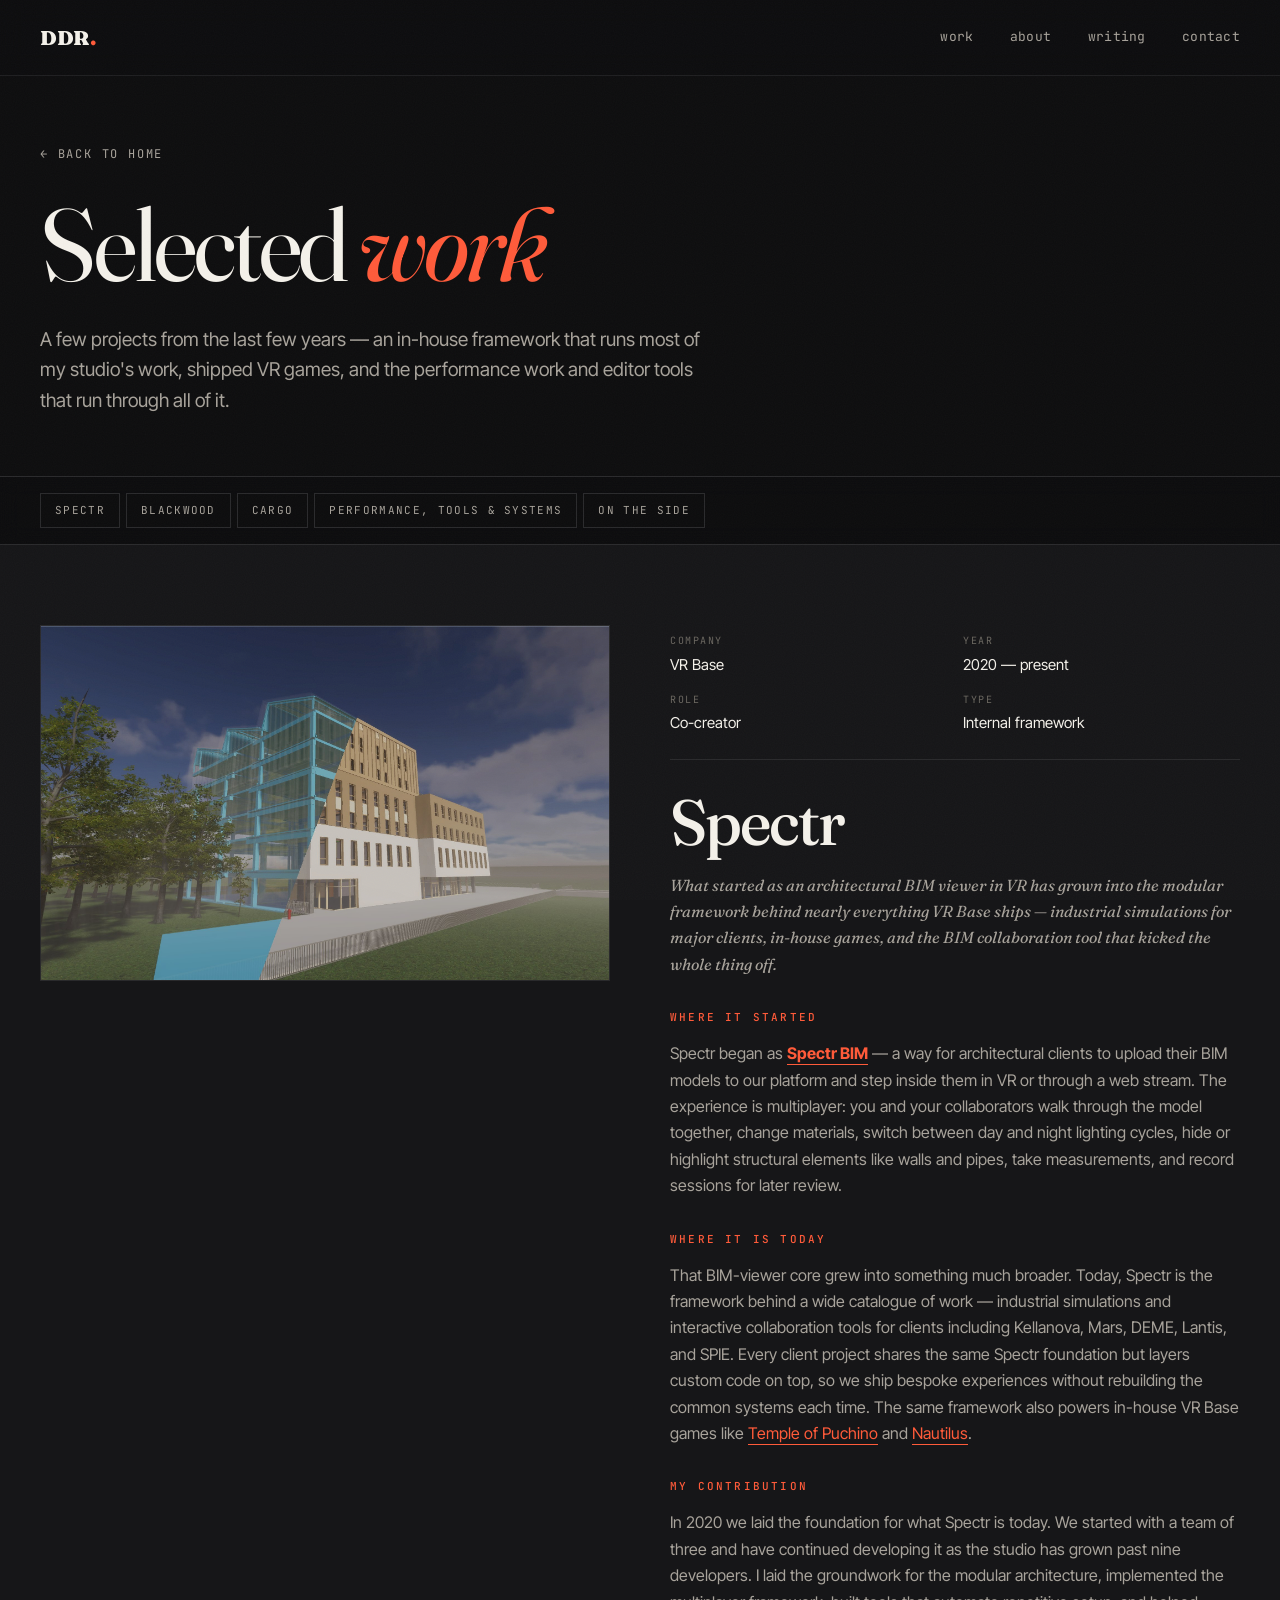
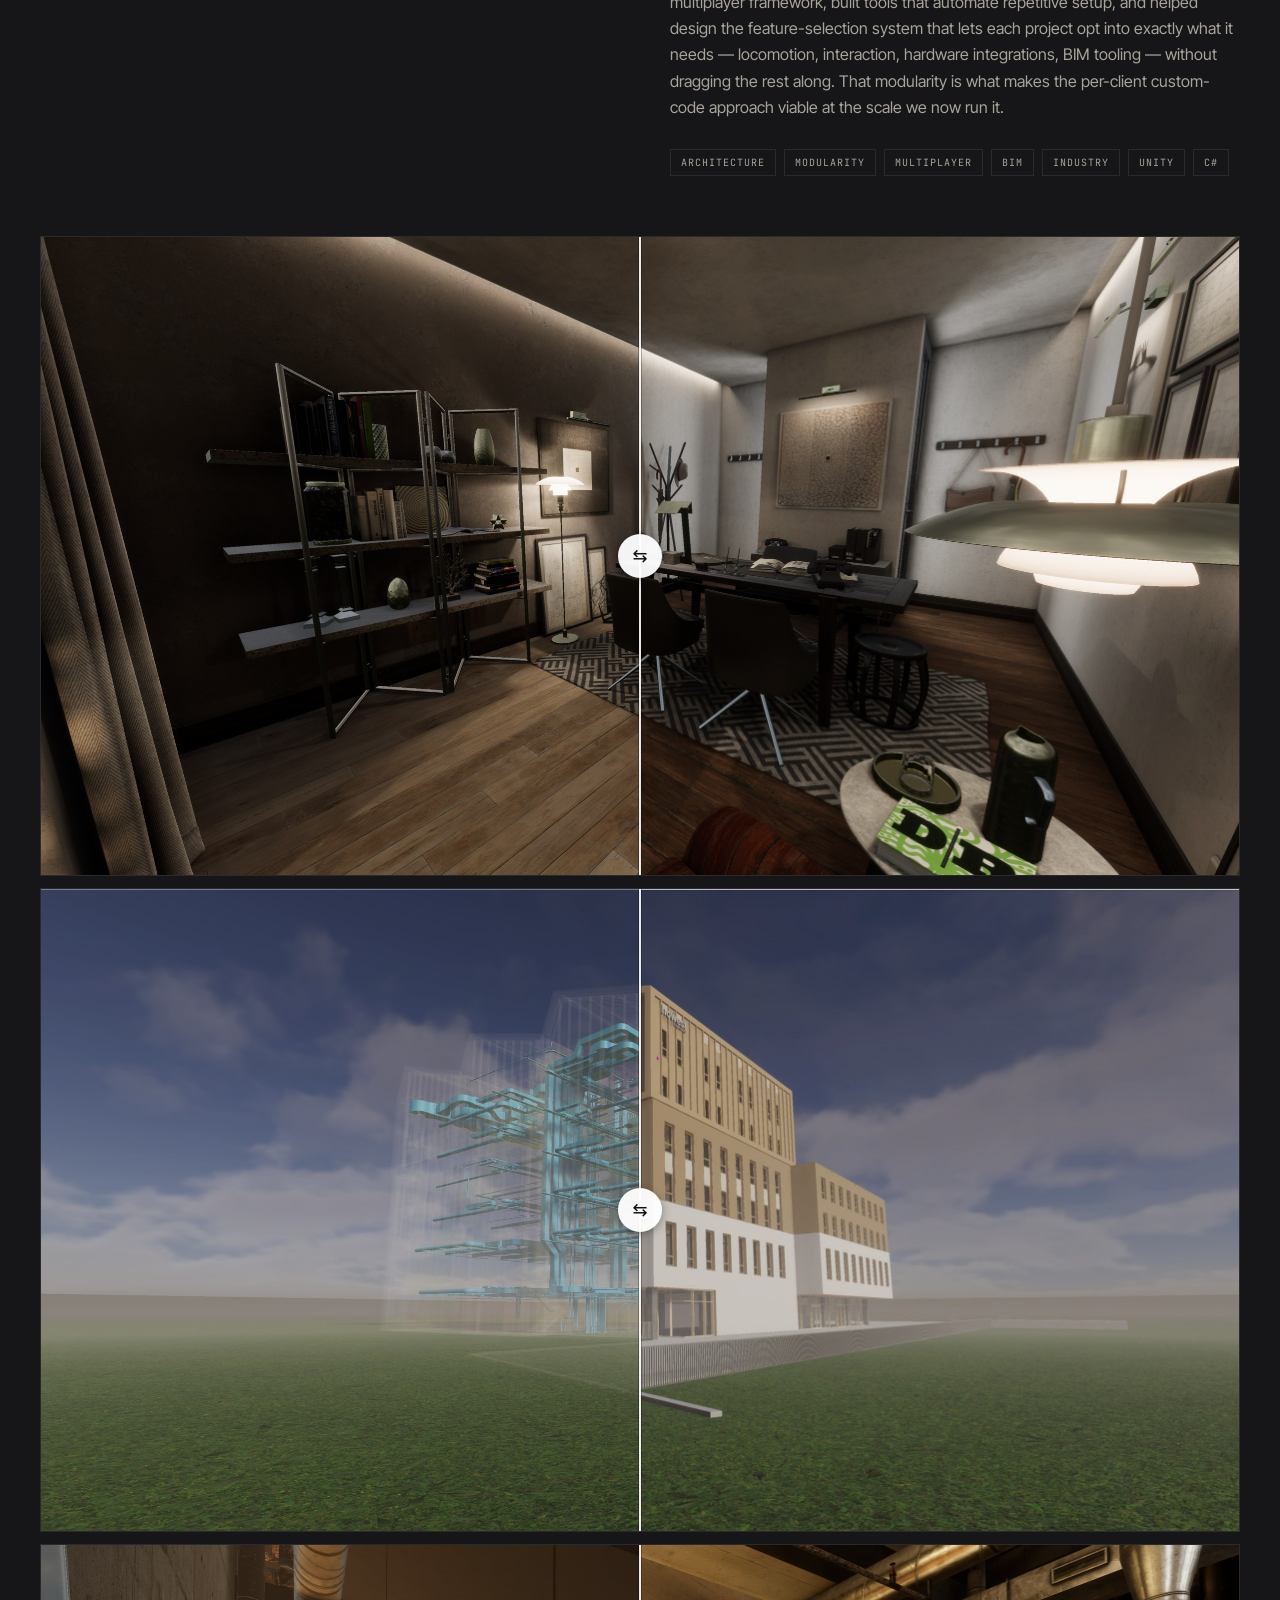
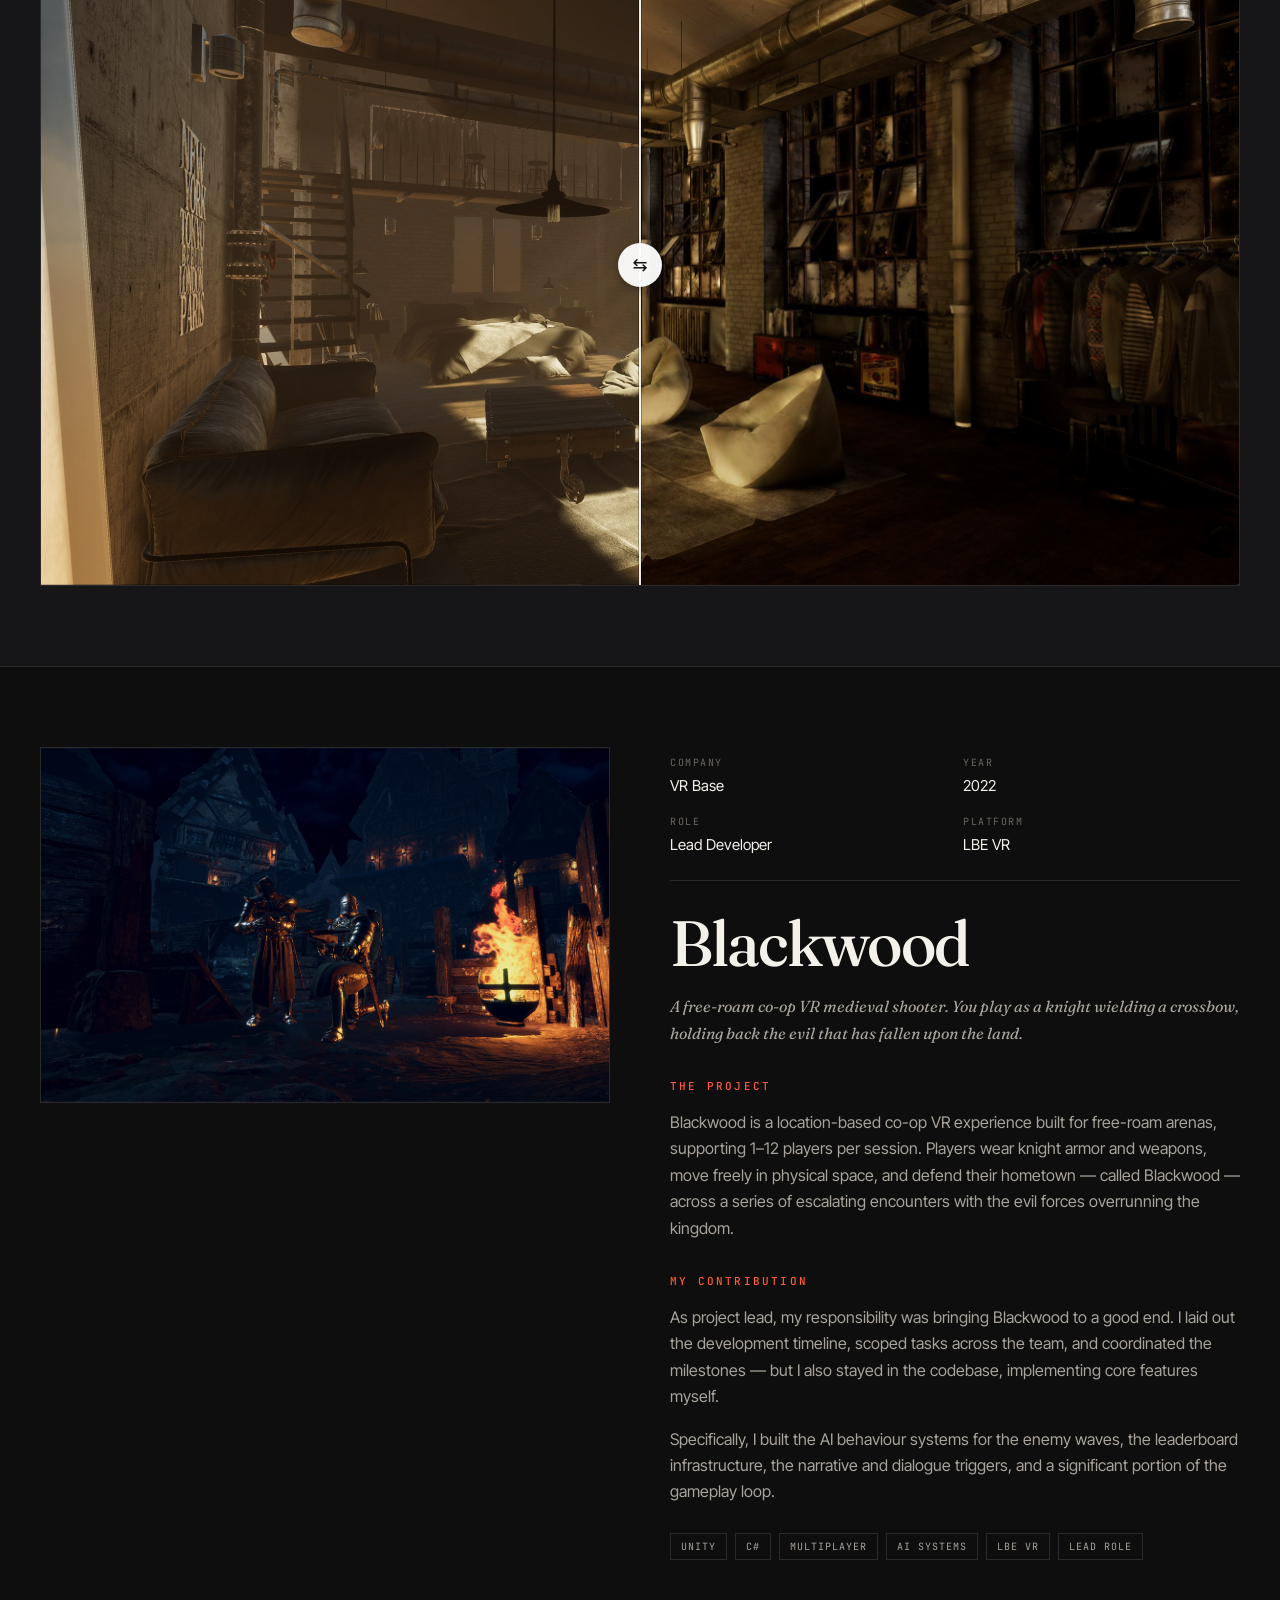
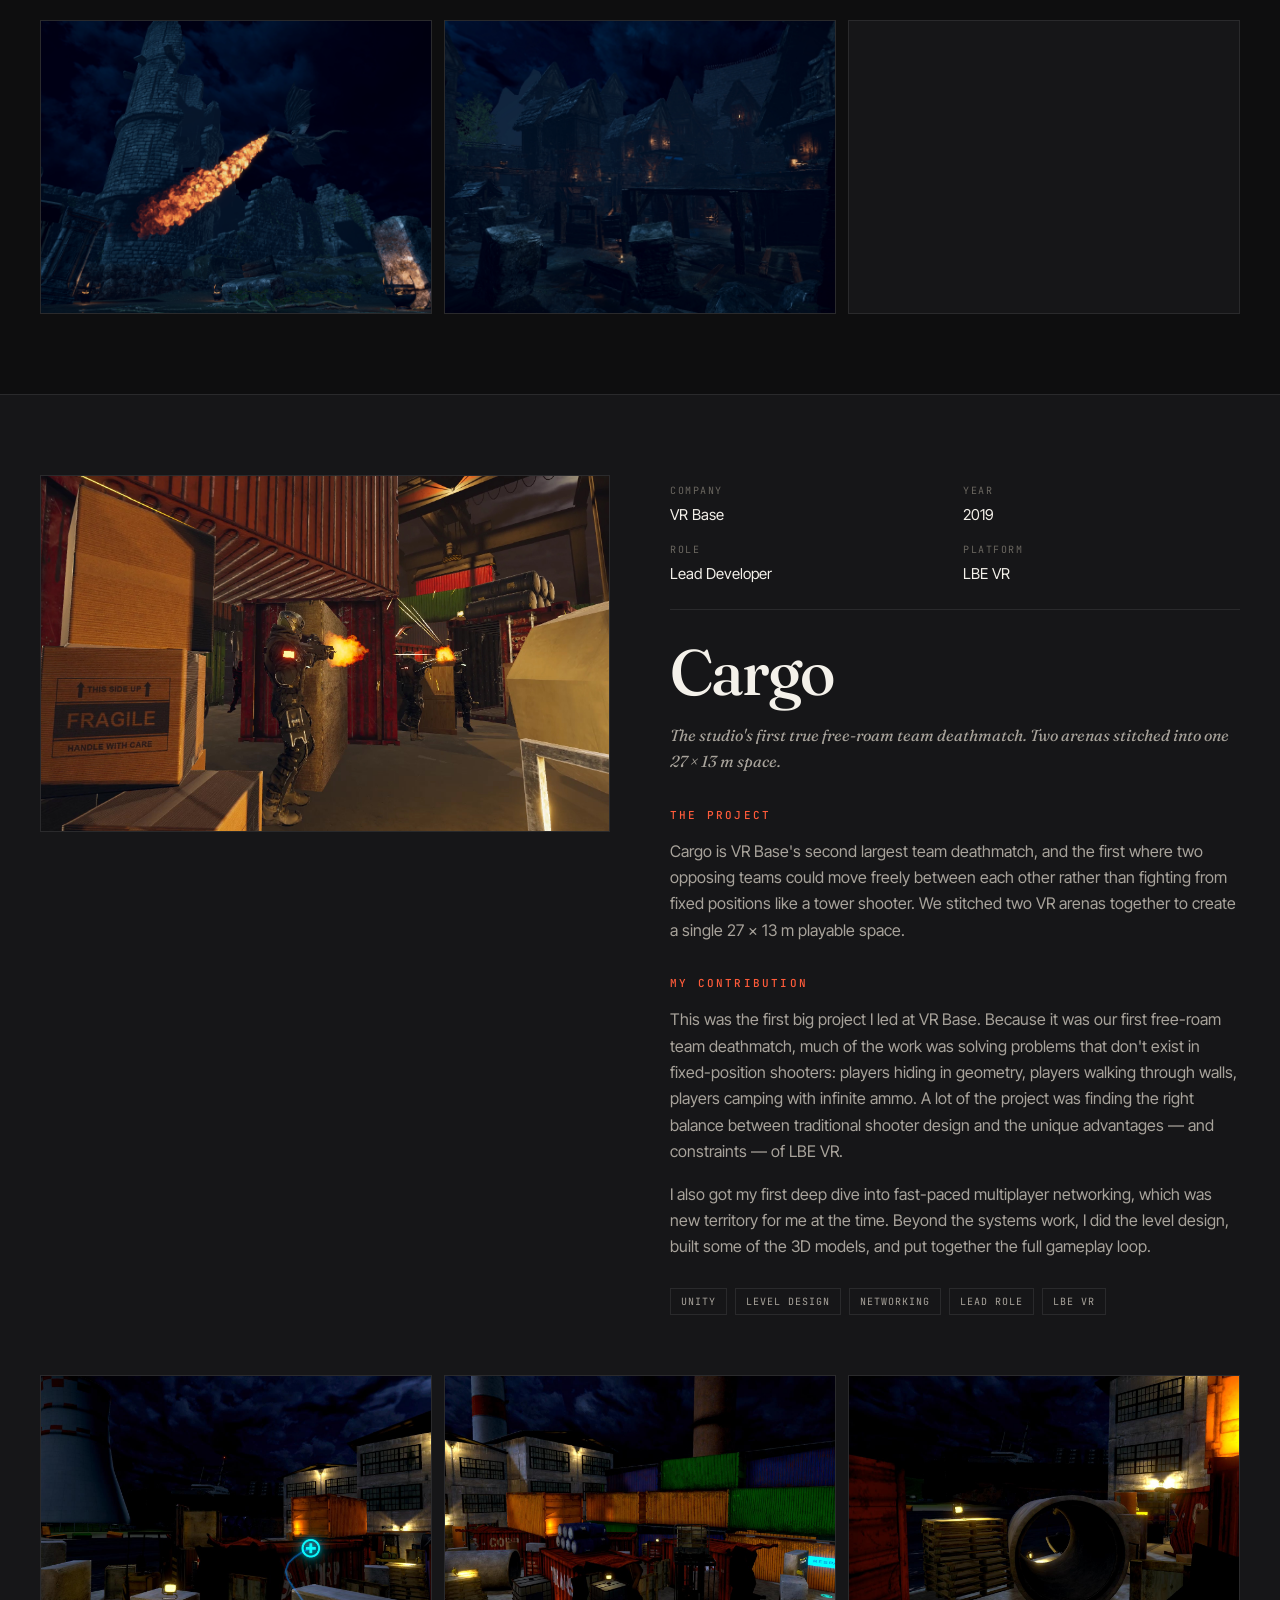
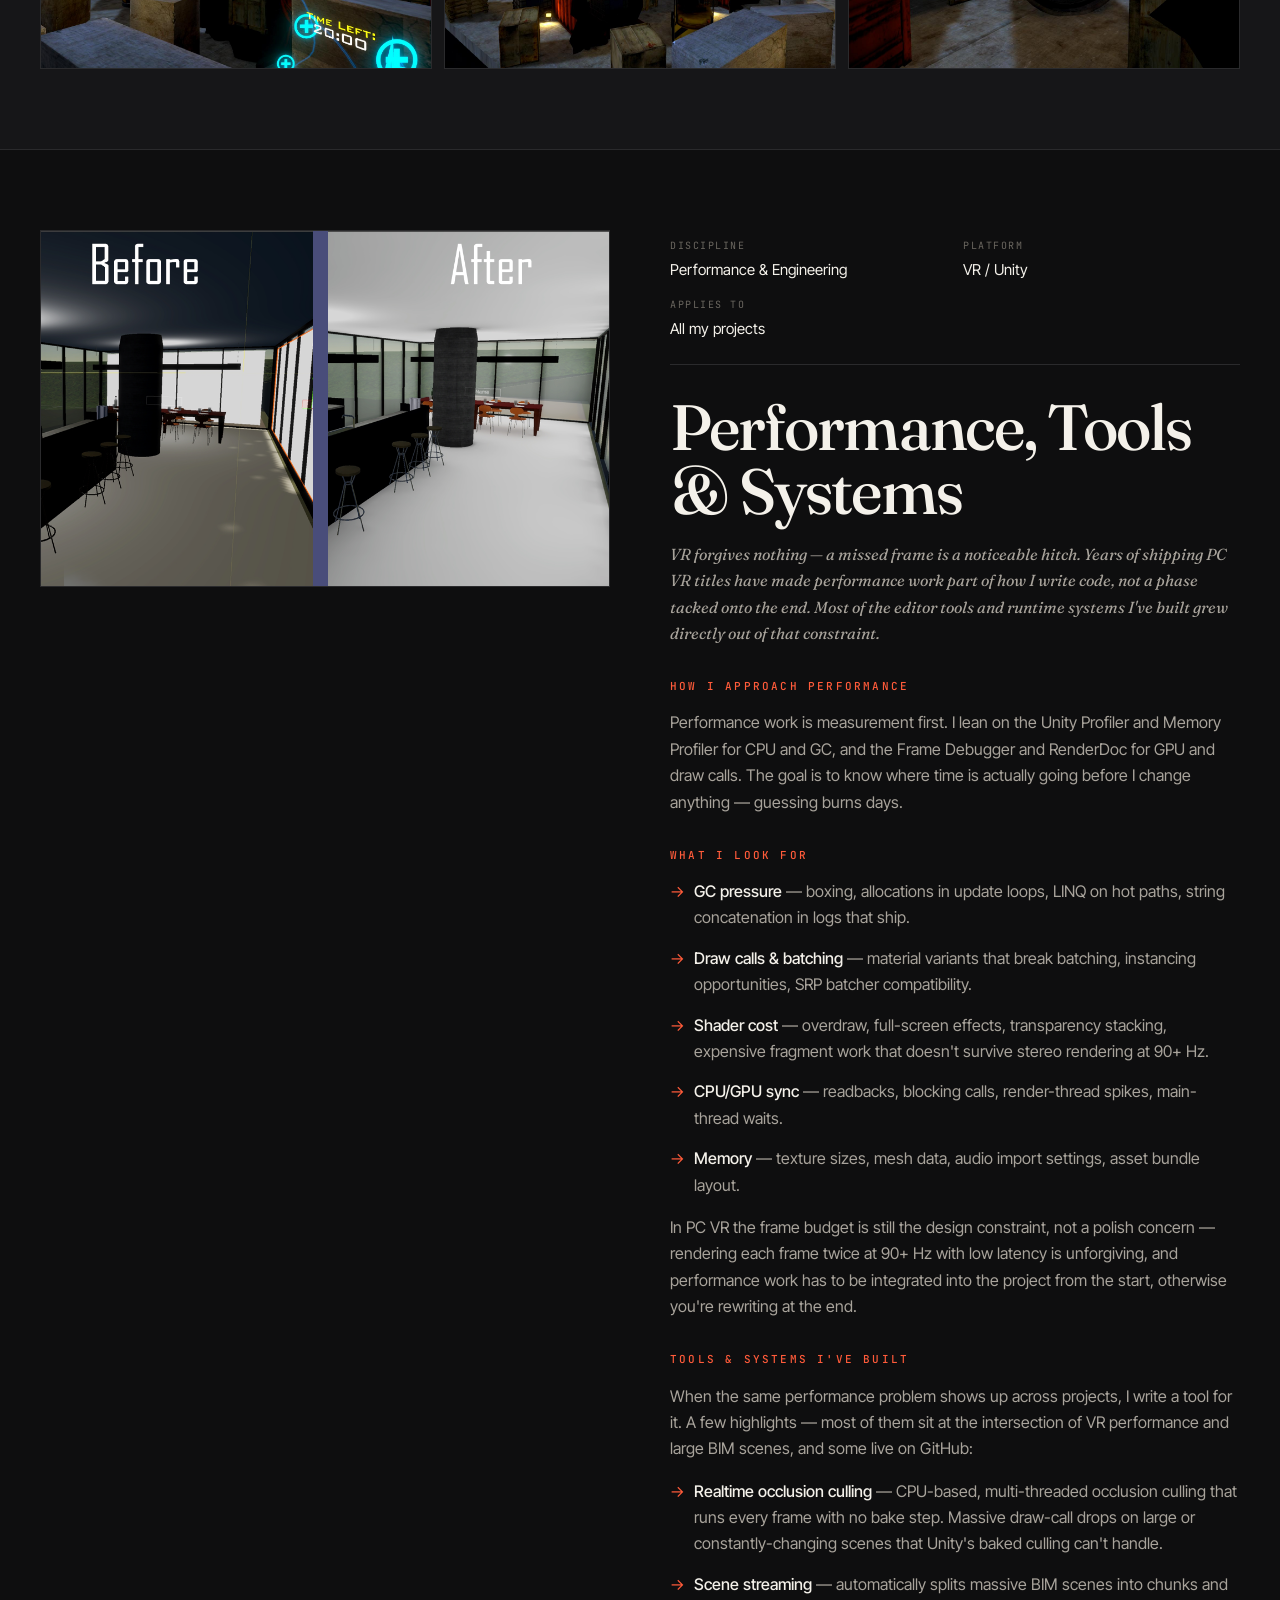
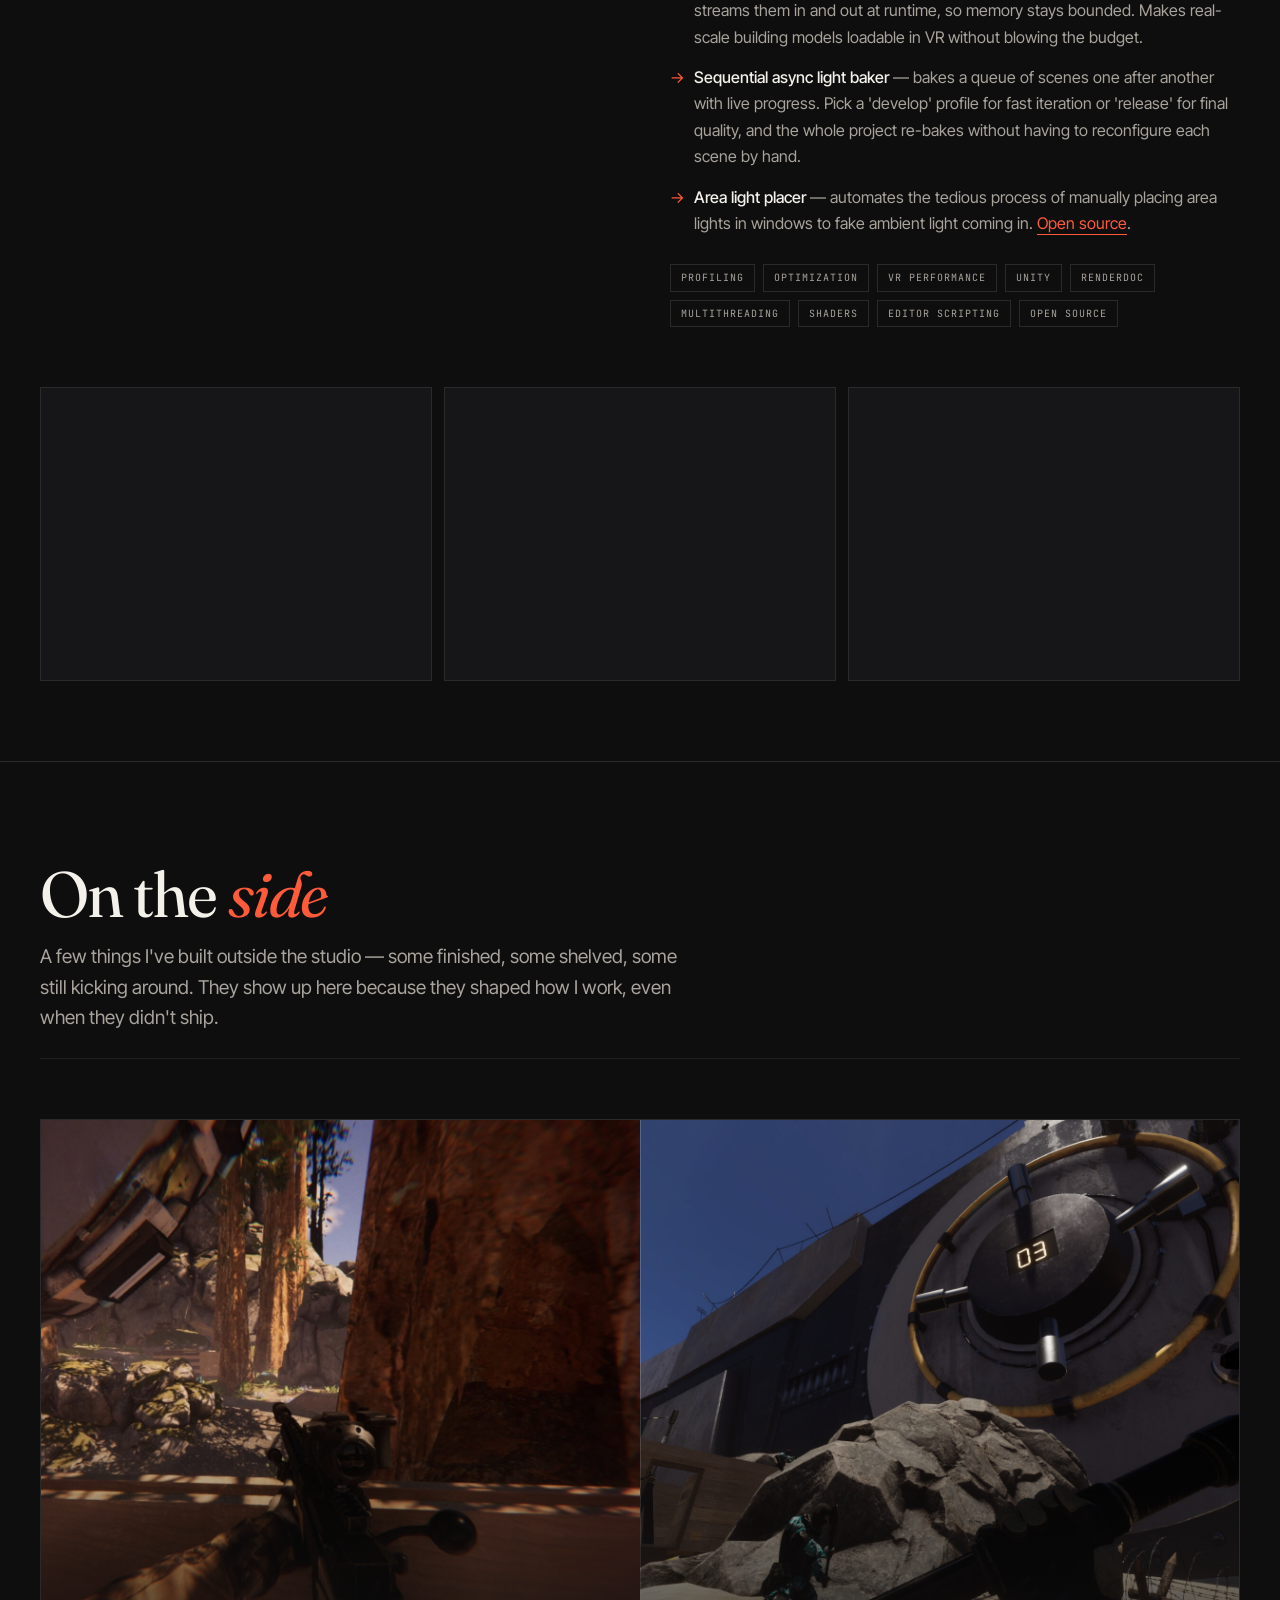
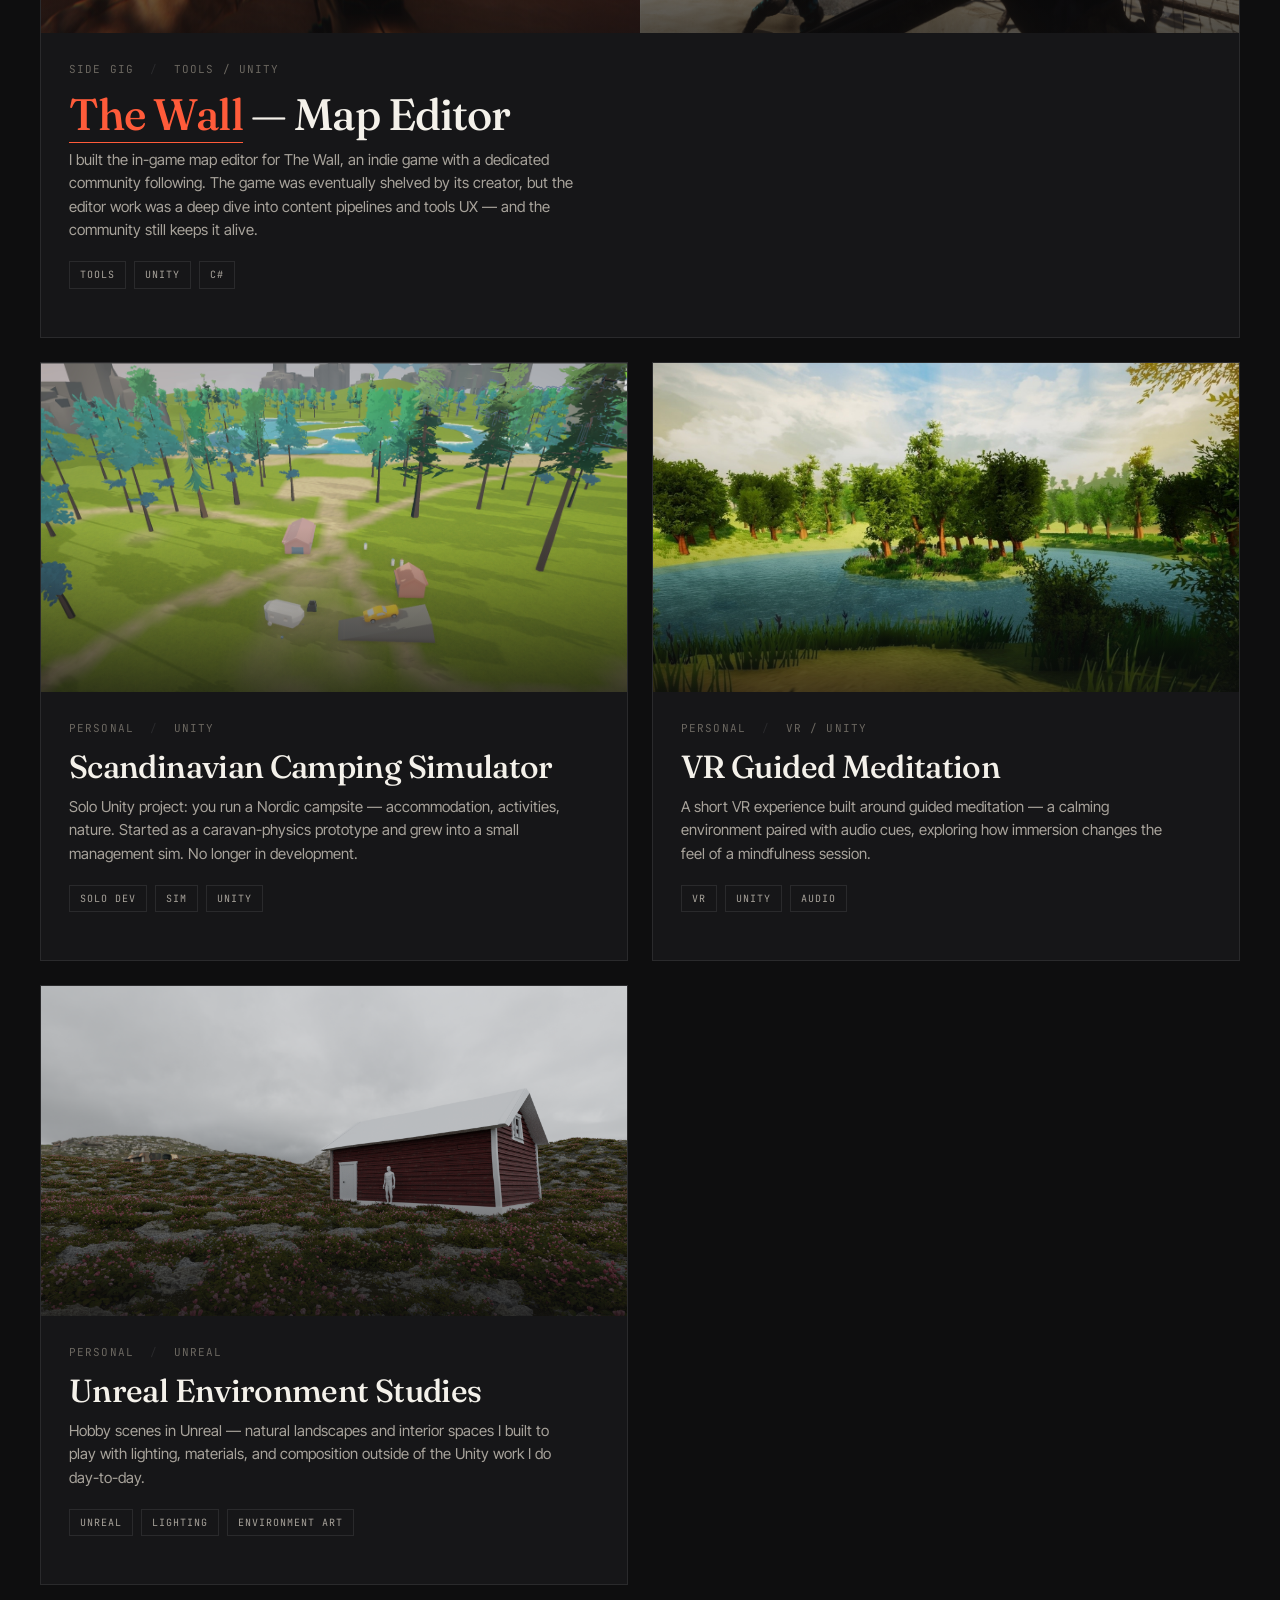
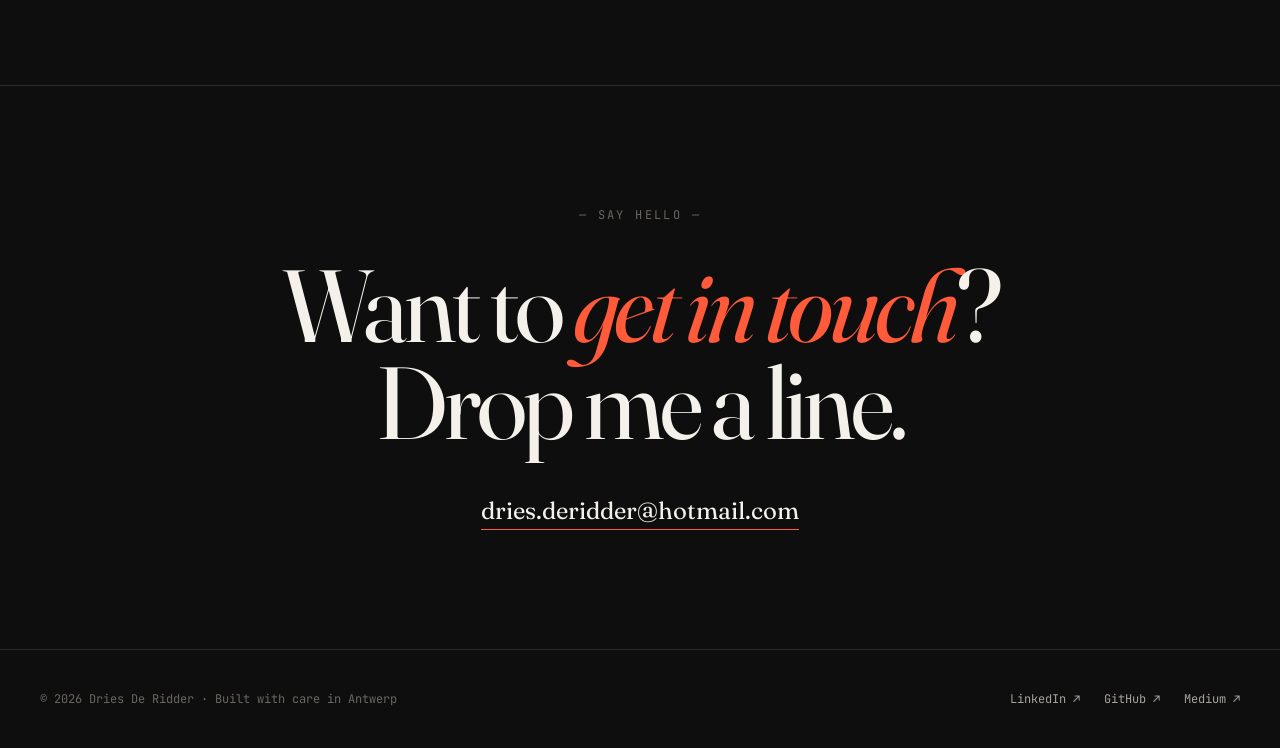
==== commit 958fa969: "Added videos and images for side projects" ====
--- a/projects.html
+++ b/projects.html
@@ -241,13 +241,16 @@
 
   <div class="projects-grid">
     <div class="project featured">
-      <div class="project-img thewall"></div>
+      <div class="project-img thewall split-pair">
+        <img class="project-media split-left" src="images/theWall.jpg" alt="The Wall — map editor screenshot 1" loading="lazy">
+        <img class="project-media split-right" src="images/theWall-2.jpg" alt="The Wall — map editor screenshot 2" loading="lazy">
+      </div>
       <div class="project-body">
         <div class="project-meta">
           <span>Side gig</span>
           <span>Tools / Unity</span>
         </div>
-        <h3 class="project-name">The Wall — Map Editor</h3>
+        <h3 class="project-name"><a href="https://store.steampowered.com/app/719200/The_Wall/" class="inline-link" target="_blank" rel="noopener">The Wall</a> — Map Editor</h3>
         <p class="project-desc">I built the in-game map editor for The Wall, an indie game with a dedicated community following. The game was eventually shelved by its creator, but the editor work was a deep dive into content pipelines and tools UX — and the community still keeps it alive.</p>
         <div class="project-tags">
           <span class="tag">Tools</span>
@@ -258,7 +261,11 @@
     </div>
 
     <div class="project">
-      <div class="project-img camping"></div>
+      <div class="project-img camping">
+        <video class="project-media" autoplay loop muted playsinline preload="metadata" poster="images/scandinavianCampingSite.png">
+          <source src="videos/scandinavianCampingVideo.mp4" type="video/mp4">
+        </video>
+      </div>
       <div class="project-body">
         <div class="project-meta">
           <span>Personal</span>
@@ -275,7 +282,11 @@
     </div>
 
     <div class="project">
-      <div class="project-img meditation"></div>
+      <div class="project-img meditation">
+        <video class="project-media" autoplay loop muted playsinline preload="metadata" poster="images/VRGuidedMeditation.jpg">
+          <source src="videos/vr_guided_meditation.mp4" type="video/mp4">
+        </video>
+      </div>
       <div class="project-body">
         <div class="project-meta">
           <span>Personal</span>
@@ -292,24 +303,11 @@
     </div>
 
     <div class="project">
-      <div class="project-img clockapp"></div>
-      <div class="project-body">
-        <div class="project-meta">
-          <span>Personal</span>
-          <span>Android</span>
-        </div>
-        <h3 class="project-name">Clock Reading App</h3>
-        <p class="project-desc">A small Android app that helps children learn to read an analog clock. An excuse to design clear UI for early learners and ship something on a platform I don't usually work in.</p>
-        <div class="project-tags">
-          <span class="tag">Android</span>
-          <span class="tag">Mobile UI</span>
-          <span class="tag">Education</span>
-        </div>
-      </div>
-    </div>
-
-    <div class="project">
-      <div class="project-img unrealenv"></div>
+      <div class="project-img unrealenv">
+        <video class="project-media" autoplay loop muted playsinline preload="metadata" poster="images/unrealenv.jpg">
+          <source src="videos/unrealenv.mp4" type="video/mp4">
+        </video>
+      </div>
       <div class="project-body">
         <div class="project-meta">
           <span>Personal</span>
--- a/styles.css
+++ b/styles.css
@@ -428,6 +428,32 @@
   position: absolute;
   inset: 0;
   background: linear-gradient(to top, rgba(14, 14, 15, 0.7) 0%, transparent 50%);
+  z-index: 1;
+  pointer-events: none;
+}
+.project-media {
+  position: absolute;
+  inset: 0;
+  width: 100%;
+  height: 100%;
+  object-fit: cover;
+  display: block;
+  z-index: 0;
+}
+.project-media.split-left,
+.project-media.split-right { width: 50%; }
+.project-media.split-left  { right: auto; object-position: 75% center; }
+.project-media.split-right { left: auto; }
+.project-img.split-pair::before {
+  content: "";
+  position: absolute;
+  top: 0;
+  bottom: 0;
+  left: 50%;
+  width: 1px;
+  background: rgba(255, 255, 255, 0.18);
+  z-index: 1;
+  pointer-events: none;
 }
 
 /* Project images — fall back to gradient if image missing */
@@ -435,11 +461,10 @@
 .project-img.spectr { background: url("images/spectr.jpg") center/cover no-repeat, linear-gradient(135deg, #0f2024 0%, #060d10 100%); }
 .project-img.cargo { background: url("images/cargo.jpg") center/cover no-repeat, linear-gradient(135deg, #1f1a14 0%, #0a0807 100%); }
 .project-img.tools { background: url("images/lightBakeTool.png") center/cover no-repeat, linear-gradient(135deg, #20201a 0%, #0a0a07 100%); }
-.project-img.thewall { background: url("images/thewall.jpg") center/cover no-repeat, linear-gradient(135deg, #1a1f24 0%, #07090b 100%); }
+.project-img.thewall { background: url("images/theWall.jpg") center/cover no-repeat, linear-gradient(135deg, #1a1f24 0%, #07090b 100%); }
 .project-img.camping { background: url("images/scandinavianCampingSite.png") center/cover no-repeat, linear-gradient(135deg, #14201a 0%, #060a08 100%); }
-.project-img.meditation { background: url("images/meditation.jpg") center/cover no-repeat, linear-gradient(135deg, #1a141f 0%, #08060c 100%); }
-.project-img.clockapp { background: url("images/clockapp.jpg") center/cover no-repeat, linear-gradient(135deg, #1f1a14 0%, #0a0807 100%); }
-.project-img.unrealenv { background: url("images/unrealenv.jpg") center/cover no-repeat, linear-gradient(135deg, #14201f 0%, #060a0a 100%); }
+.project-img.meditation { background: url("images/VRGuidedMeditation.jpg") center/cover no-repeat, linear-gradient(135deg, #1a141f 0%, #08060c 100%); }
+.project-img.unrealenv { background: url("images/blenderRender.png") center/cover no-repeat, linear-gradient(135deg, #14201f 0%, #060a0a 100%); }
 
 .side-header {
   margin-bottom: 60px;
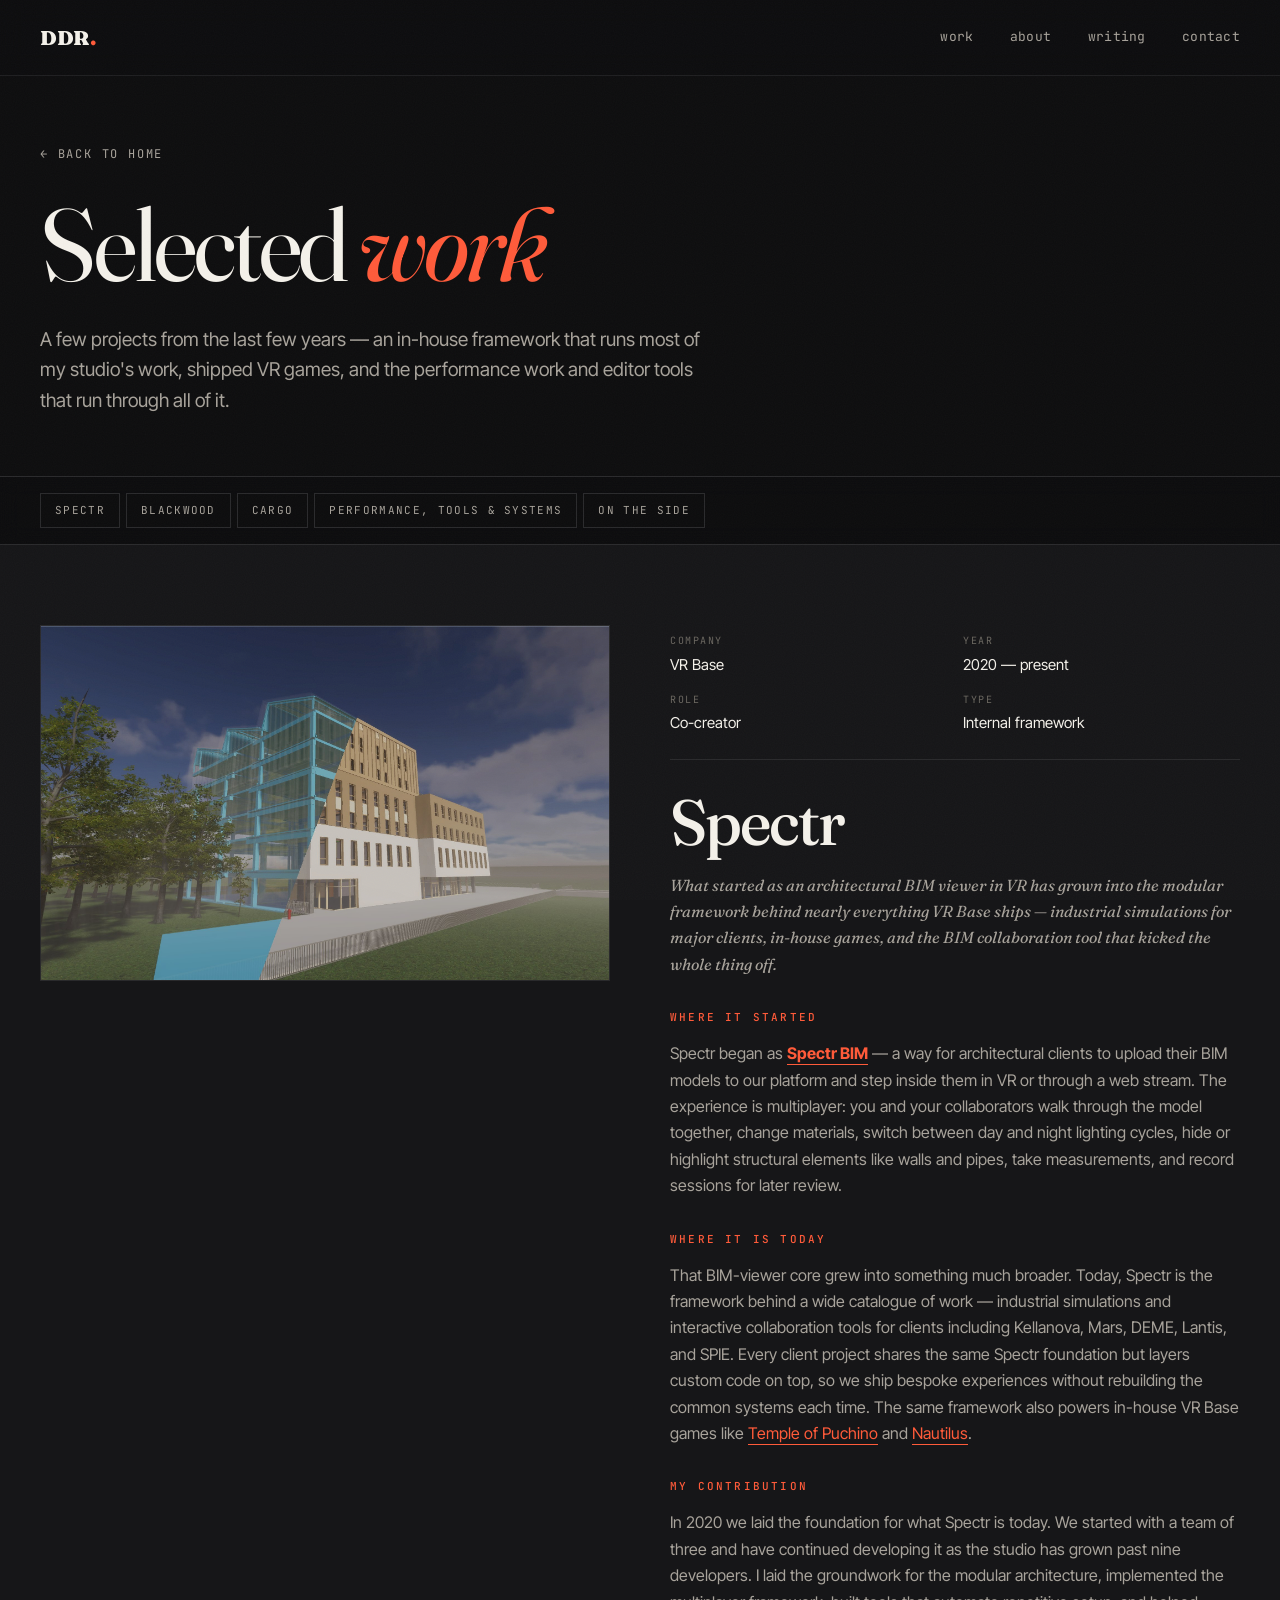
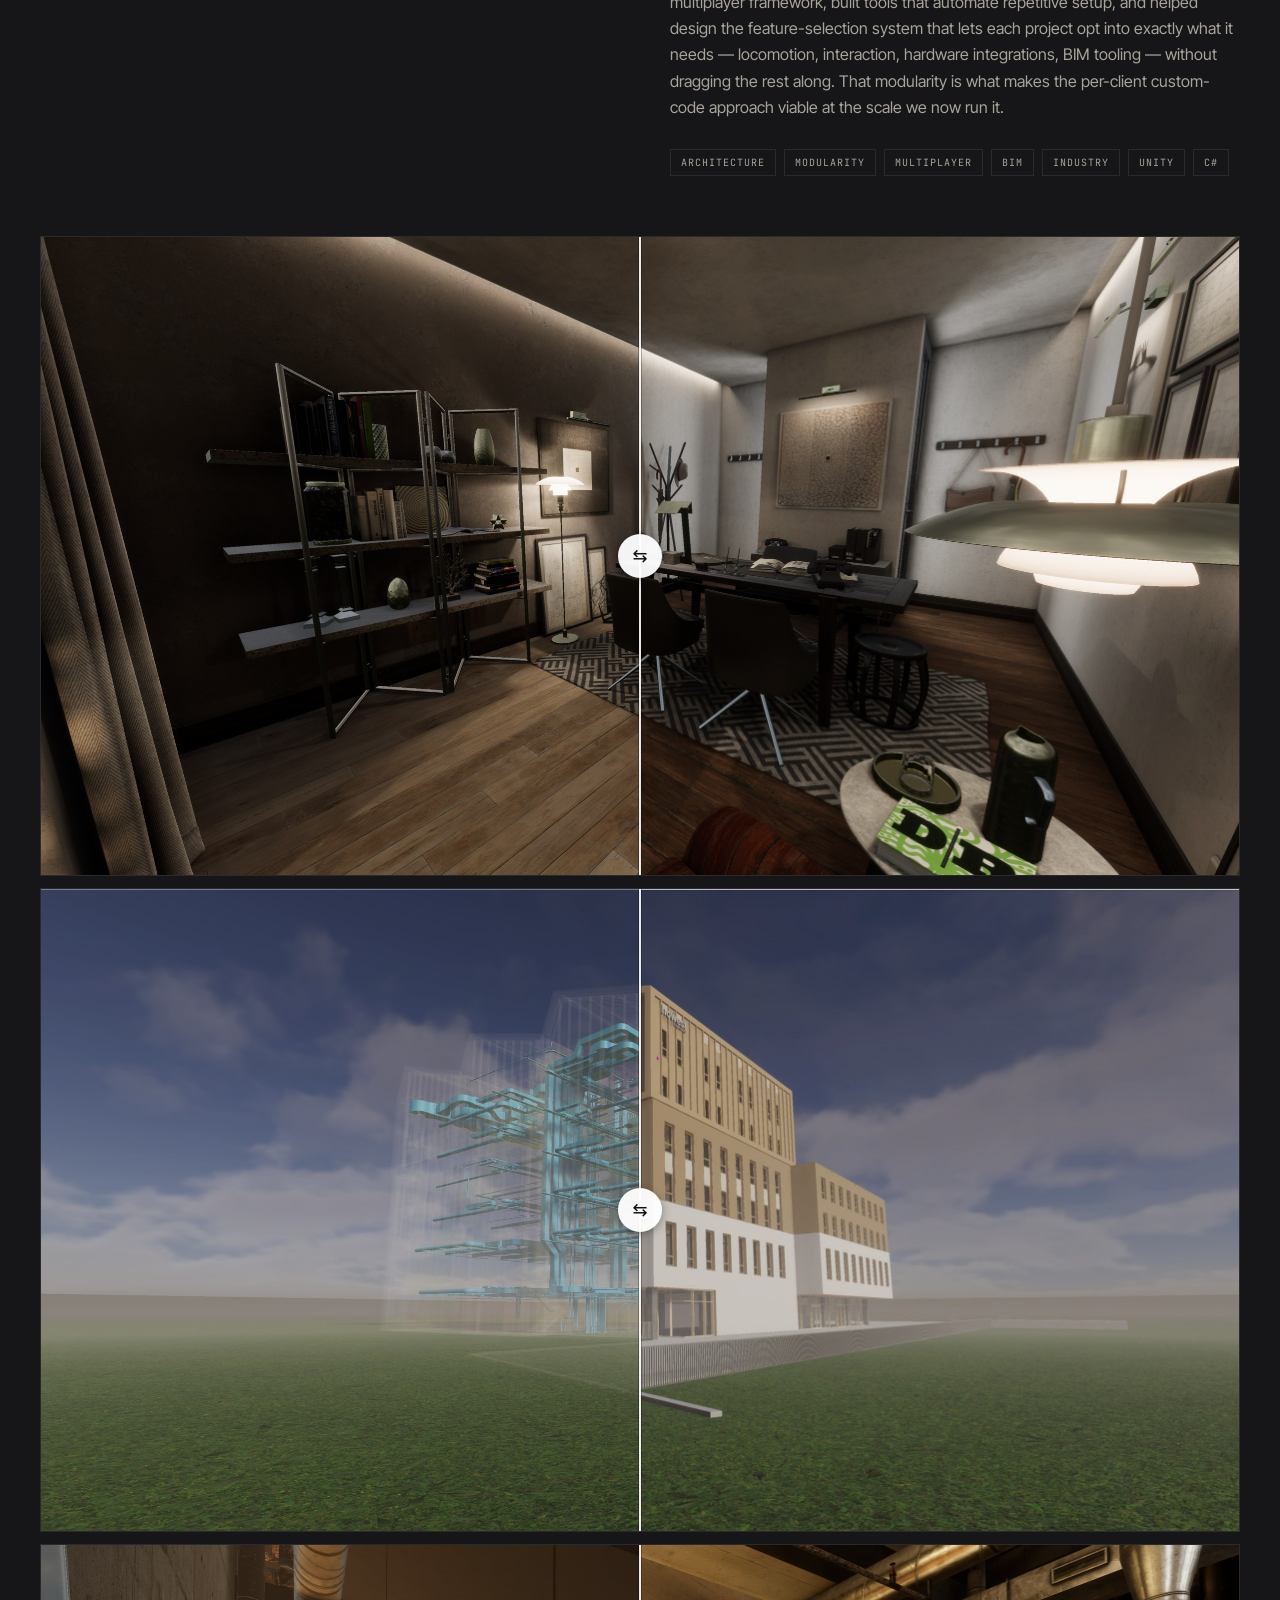
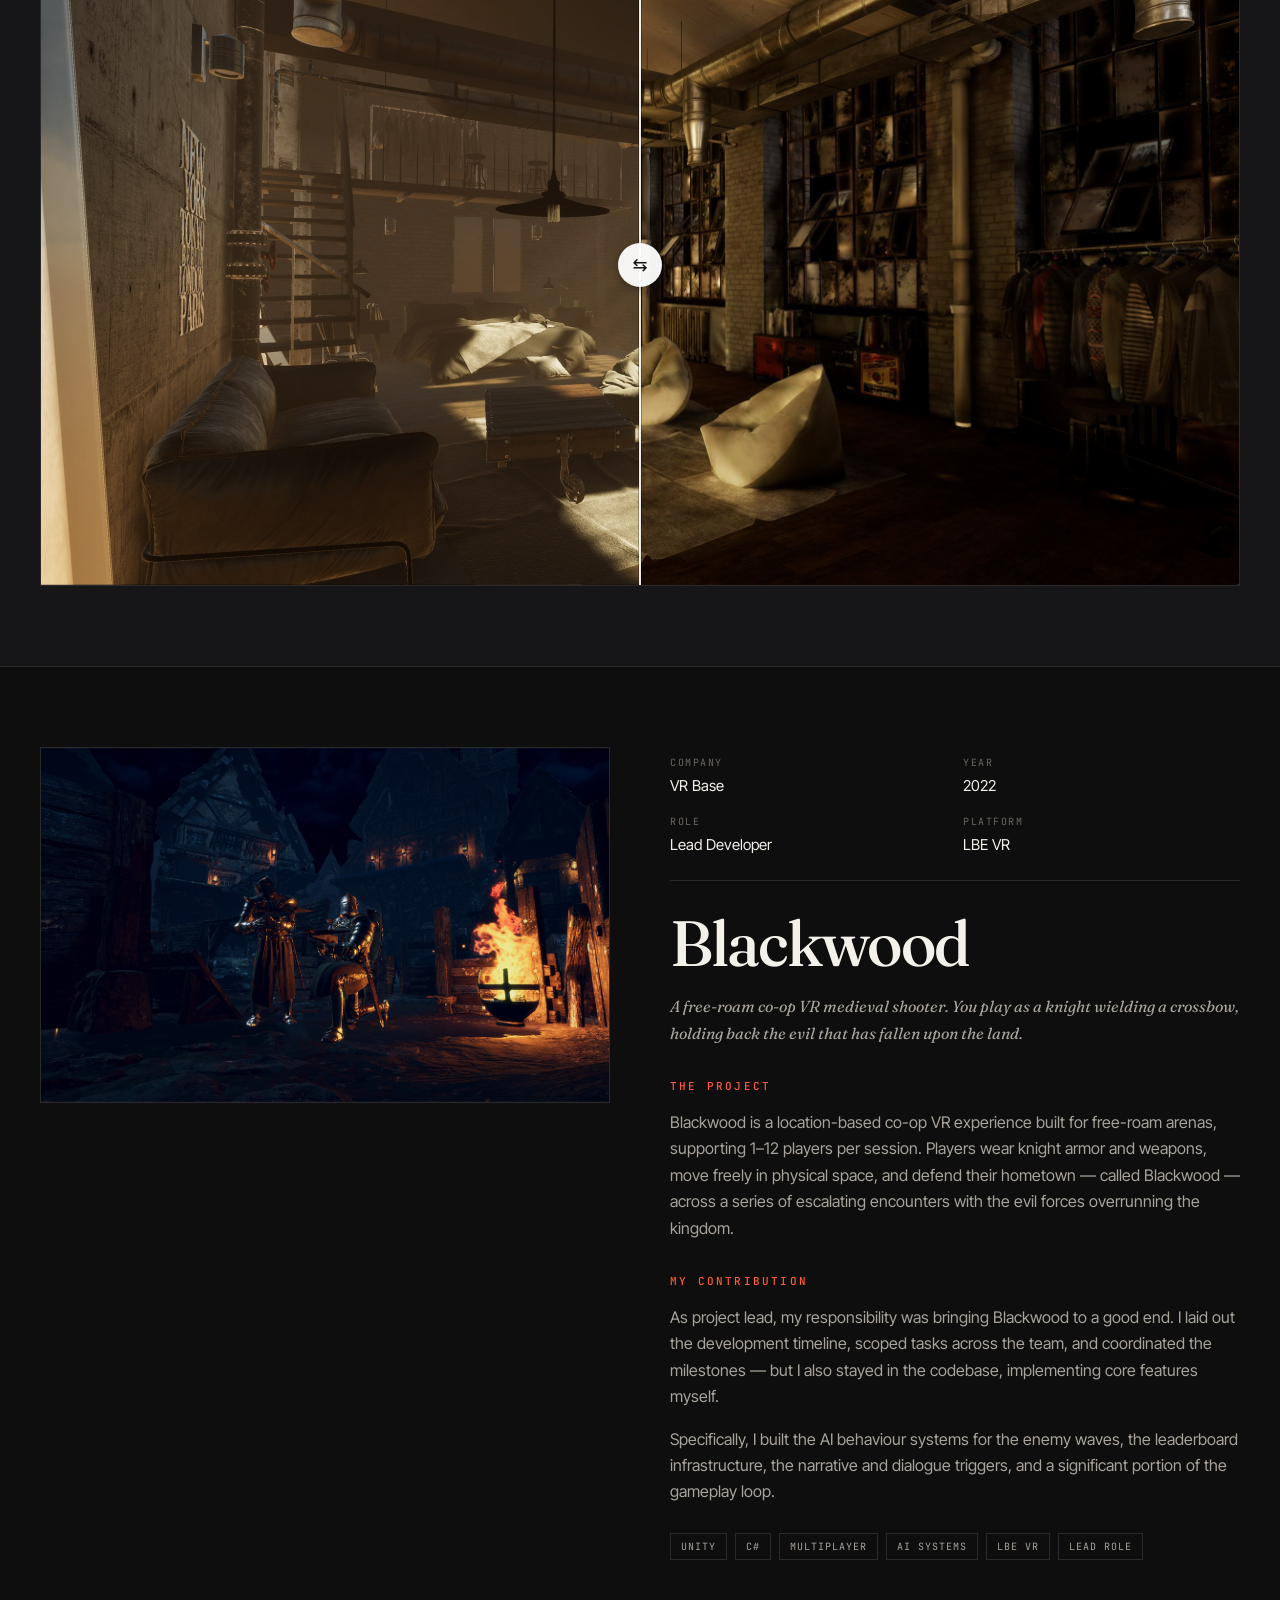
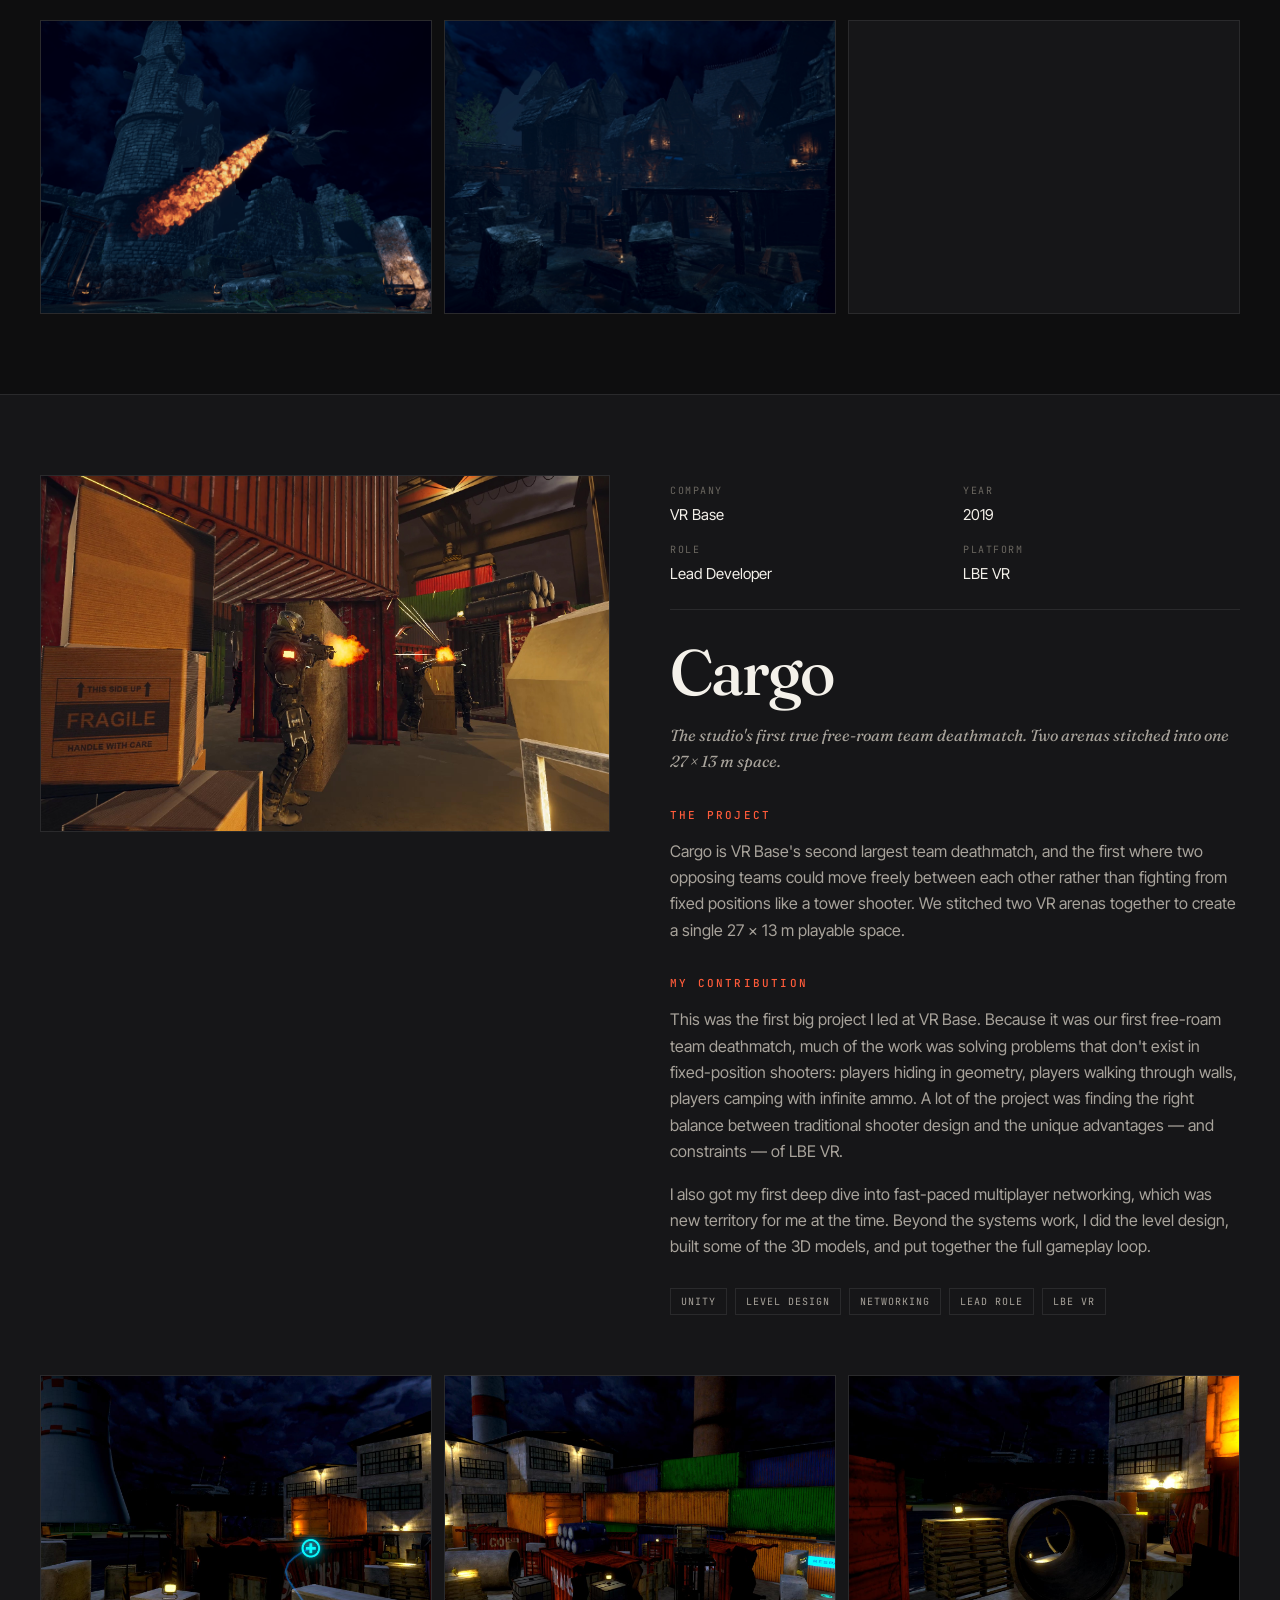
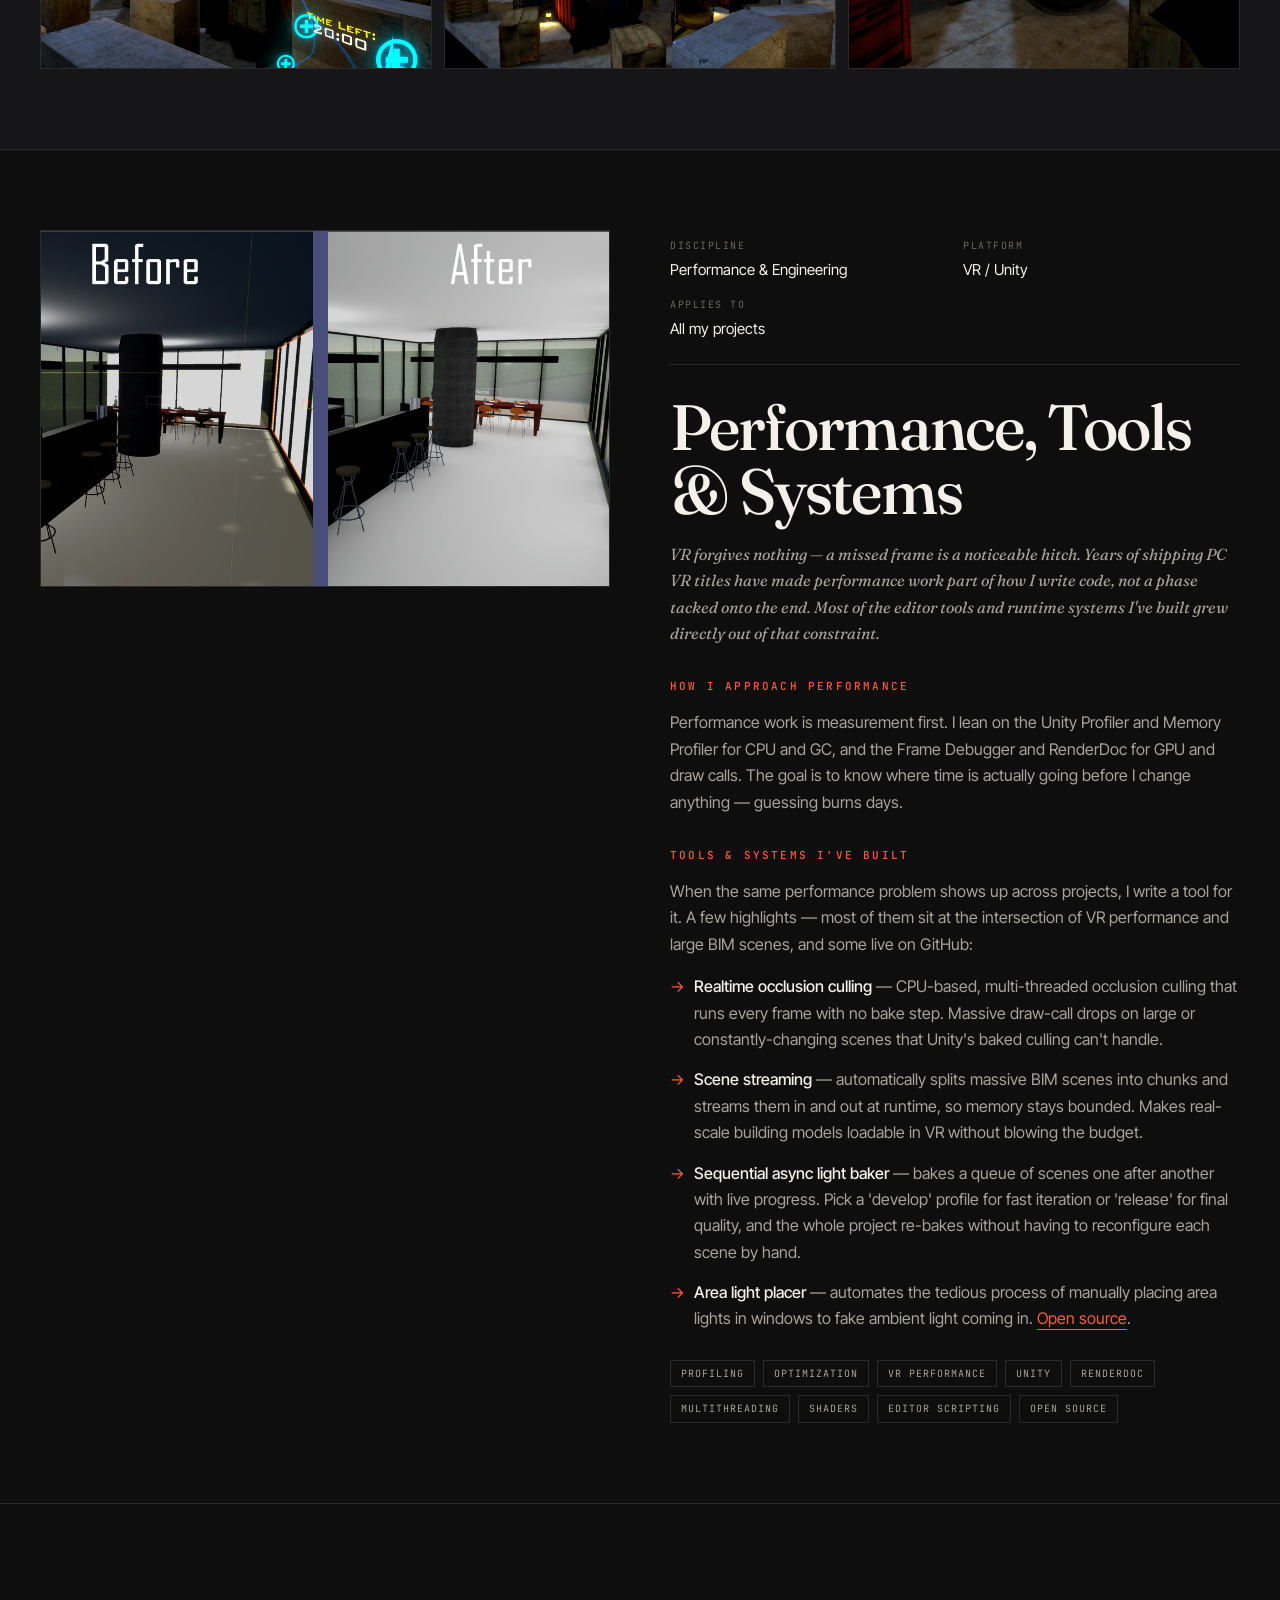
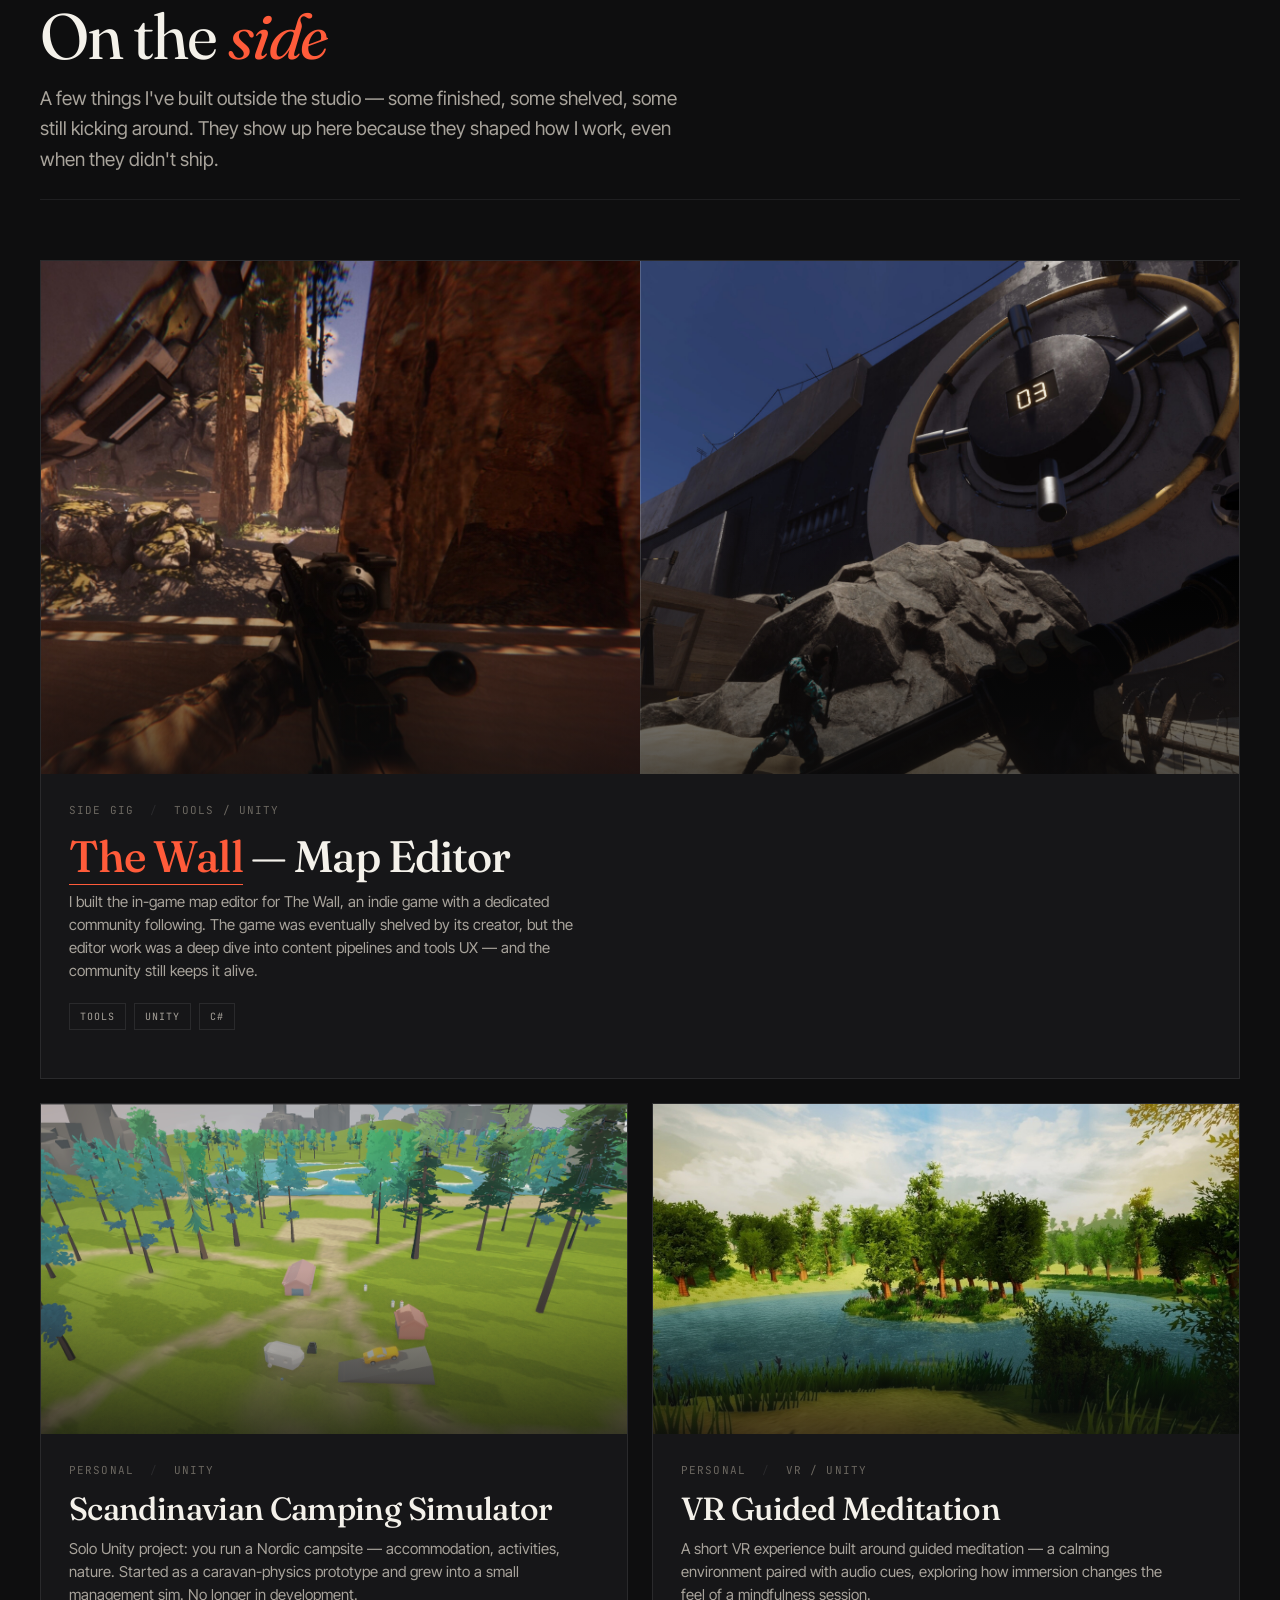
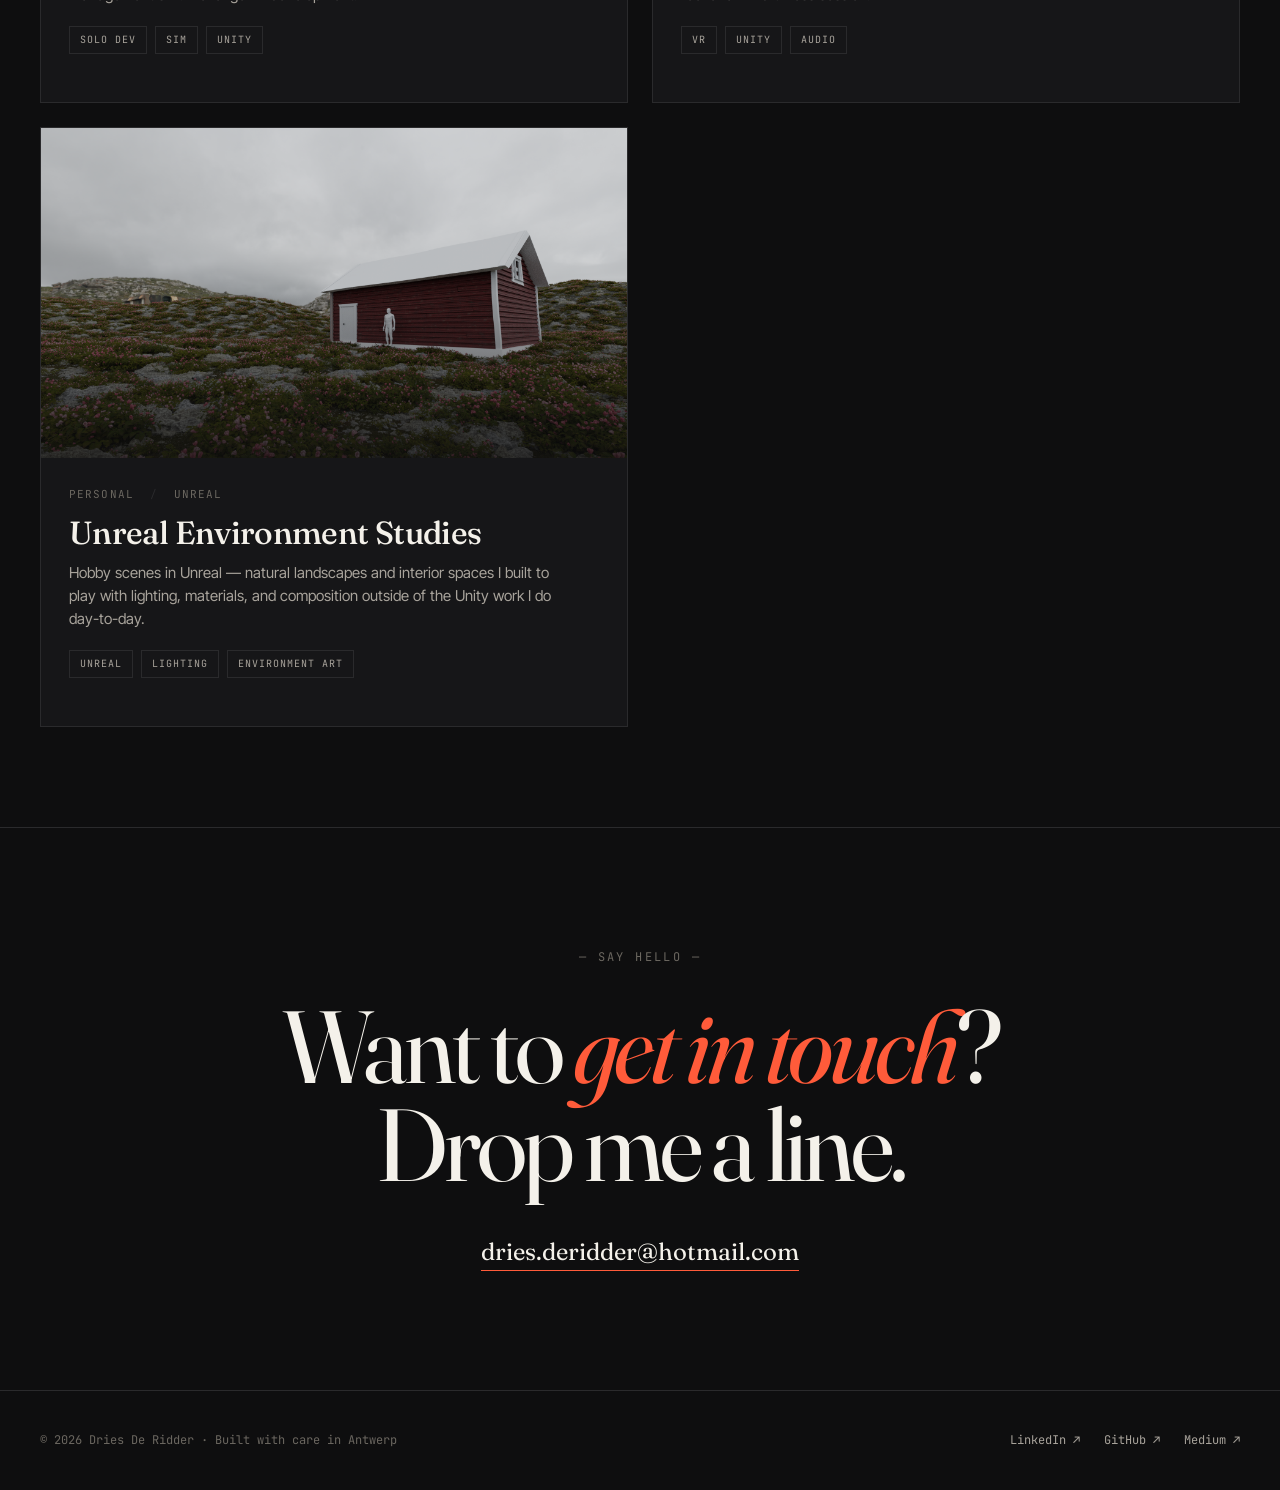
==== commit 8780b139: "Fixed texts and added new resume" ====
--- a/projects.html
+++ b/projects.html
@@ -193,16 +193,6 @@
     <h3 class="case-h3">How I approach performance</h3>
     <p>Performance work is measurement first. I lean on the Unity Profiler and Memory Profiler for CPU and GC, and the Frame Debugger and RenderDoc for GPU and draw calls. The goal is to know where time is actually going before I change anything — guessing burns days.</p>
 
-    <h3 class="case-h3">What I look for</h3>
-    <ul class="case-list">
-      <li><strong>GC pressure</strong> — boxing, allocations in update loops, LINQ on hot paths, string concatenation in logs that ship.</li>
-      <li><strong>Draw calls &amp; batching</strong> — material variants that break batching, instancing opportunities, SRP batcher compatibility.</li>
-      <li><strong>Shader cost</strong> — overdraw, full-screen effects, transparency stacking, expensive fragment work that doesn't survive stereo rendering at 90+ Hz.</li>
-      <li><strong>CPU/GPU sync</strong> — readbacks, blocking calls, render-thread spikes, main-thread waits.</li>
-      <li><strong>Memory</strong> — texture sizes, mesh data, audio import settings, asset bundle layout.</li>
-    </ul>
-    <p>In PC VR the frame budget is still the design constraint, not a polish concern — rendering each frame twice at 90+ Hz with low latency is unforgiving, and performance work has to be integrated into the project from the start, otherwise you're rewriting at the end.</p>
-
     <h3 class="case-h3">Tools &amp; systems I've built</h3>
     <p>When the same performance problem shows up across projects, I write a tool for it. A few highlights — most of them sit at the intersection of VR performance and large BIM scenes, and some live on GitHub:</p>
     <ul class="case-list">
@@ -224,11 +214,6 @@
       <span class="tag">Open Source</span>
     </div>
   </div>
-  </div>
-  <div class="case-gallery">
-    <figure><img src="images/tools-1.jpg" alt="Editor tool screenshot 1" loading="lazy" onerror="this.style.display='none'"></figure>
-    <figure><img src="images/tools-2.jpg" alt="Editor tool screenshot 2" loading="lazy" onerror="this.style.display='none'"></figure>
-    <figure><img src="images/tools-3.jpg" alt="Editor tool screenshot 3" loading="lazy" onerror="this.style.display='none'"></figure>
   </div>
 </article>
 
